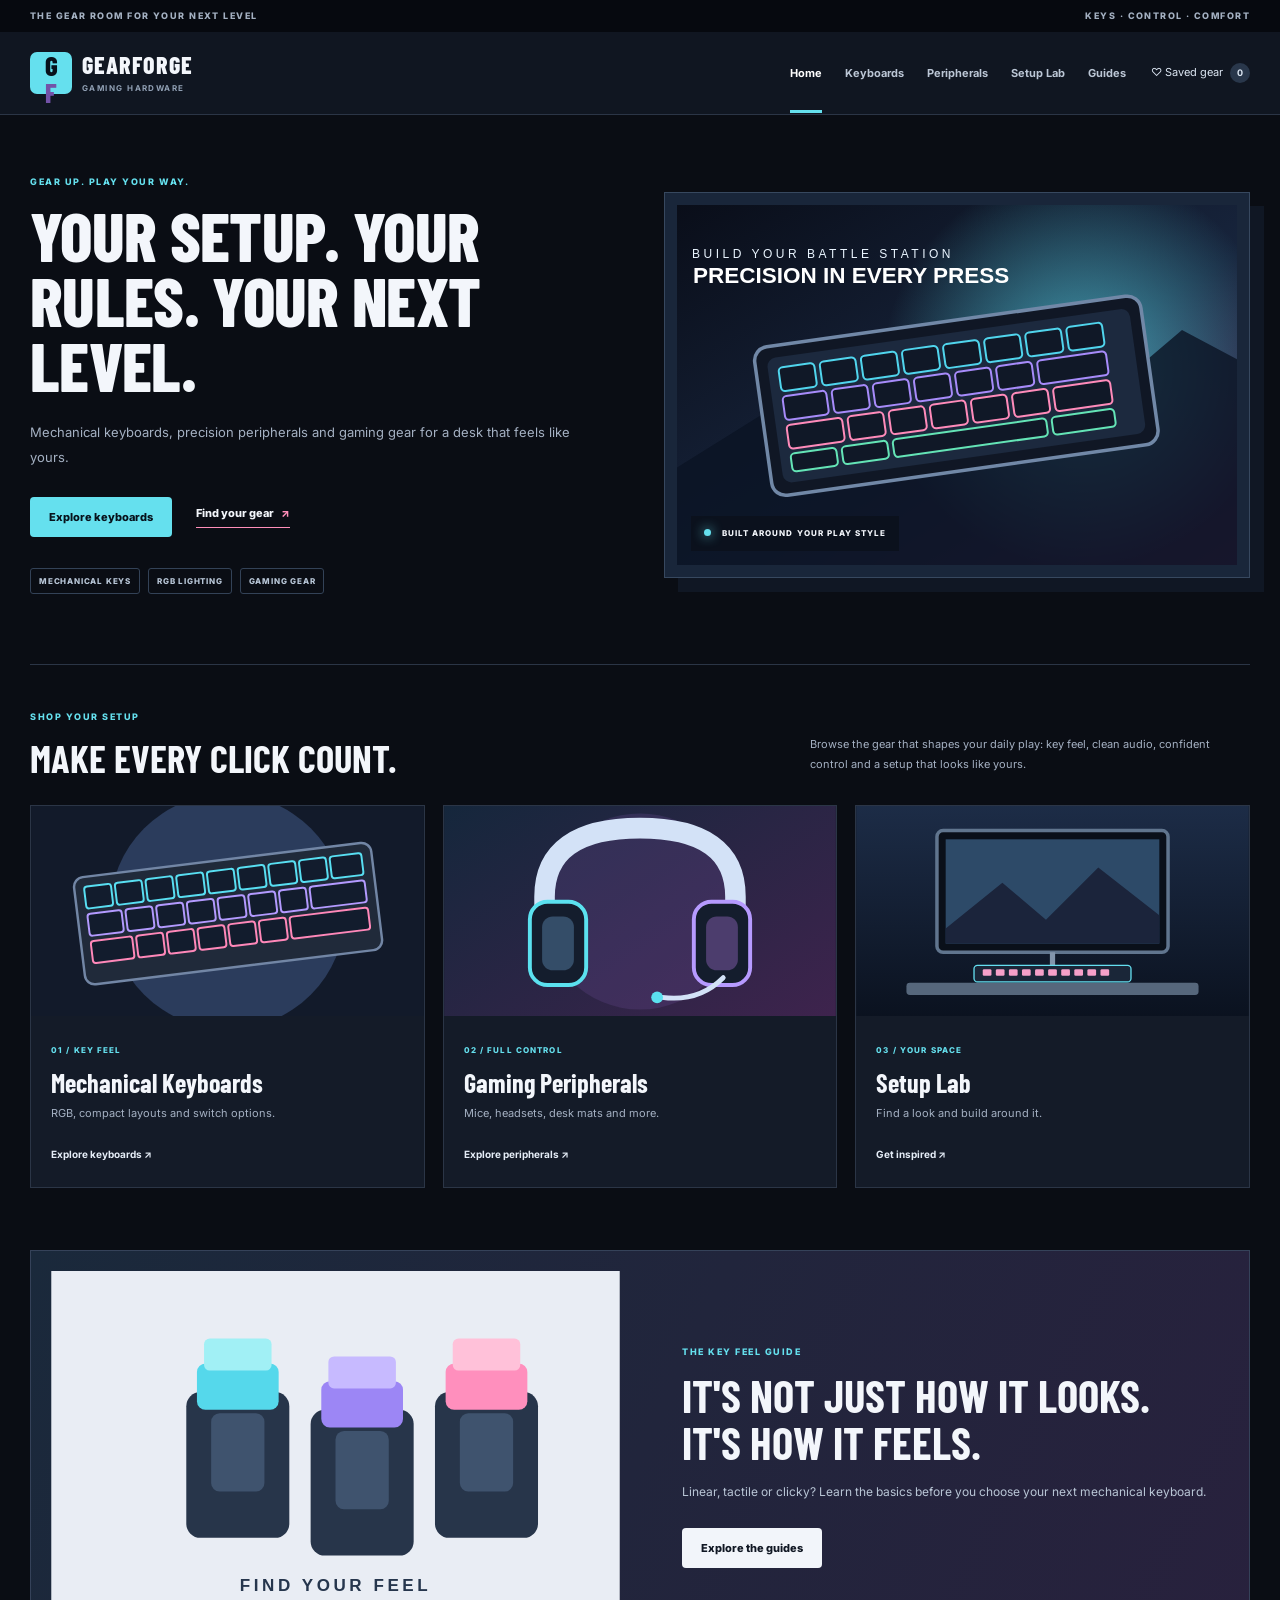
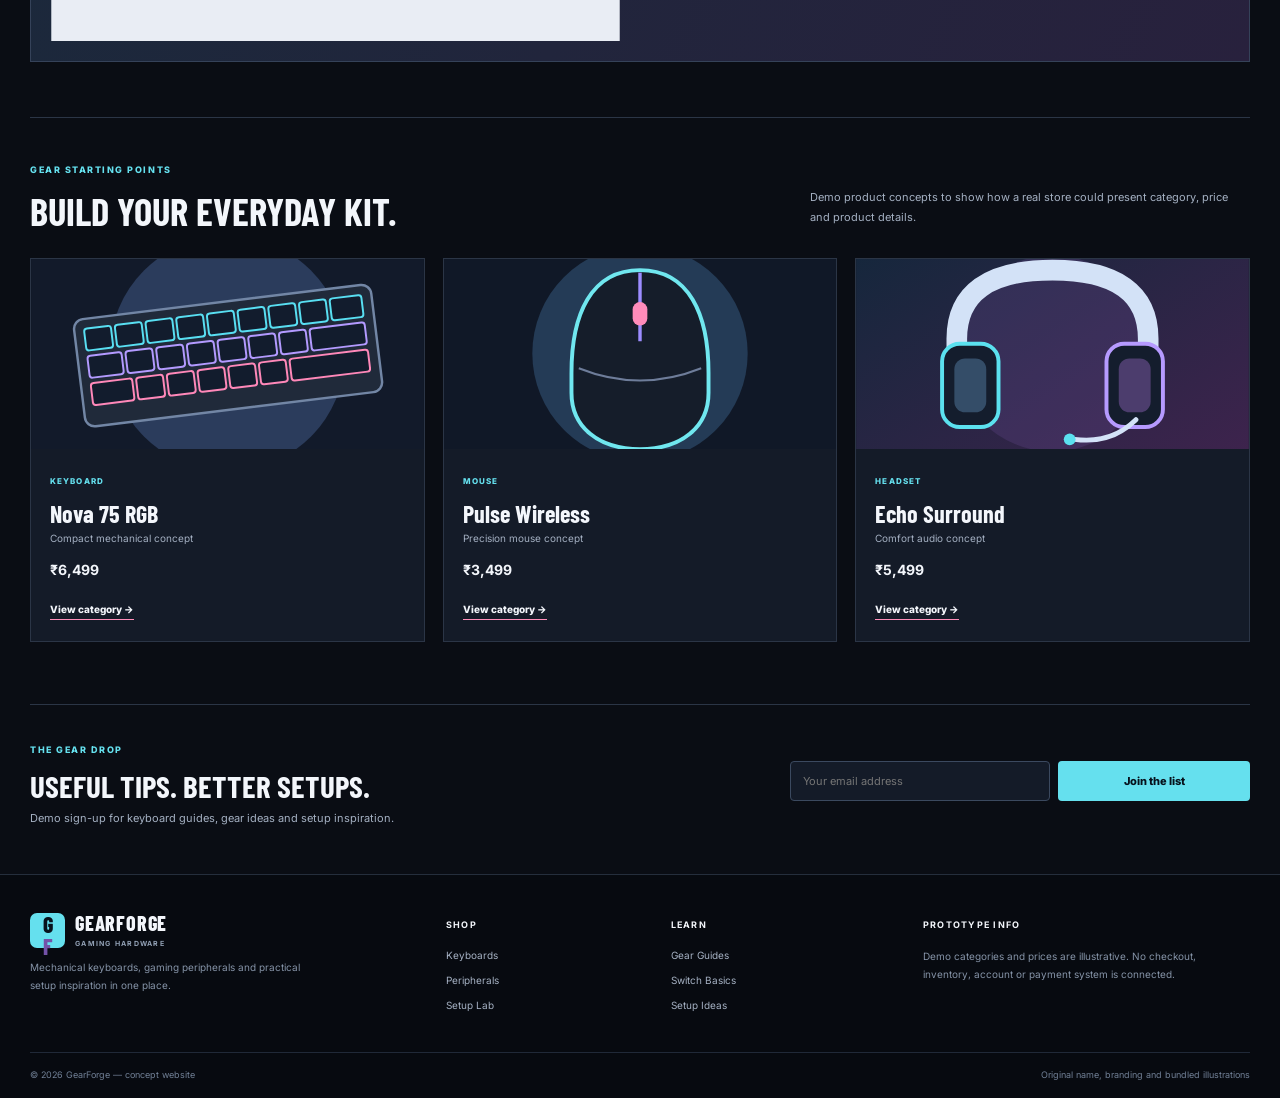
==== index.html @ e19d8fae "FirstCommit" ====
<!doctype html><html lang="en"><head><meta charset="utf-8"><meta name="viewport" content="width=device-width, initial-scale=1"><meta name="description" content="Mechanical keyboards, precision peripherals and gaming gear for a desk that feels like yours."><title>Home | GearForge</title><link rel="preconnect" href="https://fonts.googleapis.com"><link rel="preconnect" href="https://fonts.gstatic.com" crossorigin><link href="https://fonts.googleapis.com/css2?family=Barlow+Condensed:wght@500;600;700;800&family=Inter:wght@400;500;600;700&display=swap" rel="stylesheet"><link rel="stylesheet" href="assets/style.css"></head><body>
<div class="announcement"><div class="wrap announce-inner"><span>THE GEAR ROOM FOR YOUR NEXT LEVEL</span><span>KEYS · CONTROL · COMFORT</span></div></div><header class="site-header"><div class="wrap header-inner"><a class="brand" href="index.html"><span class="brand-symbol">G<span>F</span></span><span class="brand-word">GEARFORGE<small>GAMING HARDWARE</small></span></a><button class="menu-toggle" aria-label="Toggle navigation" aria-expanded="false">☰</button><nav class="main-nav" aria-label="Main navigation"><a href="index.html" aria-current="page">Home</a><a href="keyboards.html" >Keyboards</a><a href="peripherals.html" >Peripherals</a><a href="setup-lab.html" >Setup Lab</a><a href="guides.html" >Guides</a></nav><a class="wishlist-link" href="keyboards.html">♡ <span>Saved gear</span> <b id="saved-count">0</b></a></div></header><main><div class="wrap"><section class="hero home-hero"><div class="hero-copy"><p class="eyebrow">GEAR UP. PLAY YOUR WAY.</p><h1>Your setup. Your rules. Your next level.</h1><p>Mechanical keyboards, precision peripherals and gaming gear for a desk that feels like yours.</p><div class="hero-actions"><a class="btn btn-accent" href="keyboards.html">Explore keyboards</a><a class="underlink" href="guides.html">Find your gear <span>↗</span></a></div><div class="quick-tags"><span>MECHANICAL KEYS</span><span>RGB LIGHTING</span><span>GAMING GEAR</span></div></div><div class="hero-art"><img src="assets/hero-keyboard.svg" alt="Original gaming hardware illustration"><div class="art-label"><i></i> BUILT AROUND YOUR PLAY STYLE</div></div></section><section class="section"><div class="section-heading"><div><p class="eyebrow">SHOP YOUR SETUP</p><h2>Make every click count.</h2></div><p>Browse the gear that shapes your daily play: key feel, clean audio, confident control and a setup that looks like yours.</p></div><div class="category-grid">
        <a class="category-card" href="keyboards.html"><img src="assets/keyboard.svg" alt=""><div><span>01 / KEY FEEL</span><h3>Mechanical Keyboards</h3><p>RGB, compact layouts and switch options.</p><b>Explore keyboards ↗</b></div></a>
        <a class="category-card" href="peripherals.html"><img src="assets/headset.svg" alt=""><div><span>02 / FULL CONTROL</span><h3>Gaming Peripherals</h3><p>Mice, headsets, desk mats and more.</p><b>Explore peripherals ↗</b></div></a>
        <a class="category-card" href="setup-lab.html"><img src="assets/desk.svg" alt=""><div><span>03 / YOUR SPACE</span><h3>Setup Lab</h3><p>Find a look and build around it.</p><b>Get inspired ↗</b></div></a></div></section>
        <section class="split-feature"><div class="split-image"><img src="assets/switches.svg" alt="Illustration of mechanical keyboard switches"></div><div class="split-copy"><p class="eyebrow">THE KEY FEEL GUIDE</p><h2>It's not just how it looks. It's how it feels.</h2><p>Linear, tactile or clicky? Learn the basics before you choose your next mechanical keyboard.</p><a class="btn btn-light" href="guides.html">Explore the guides</a></div></section>
        <section class="section product-teaser"><div class="section-heading"><div><p class="eyebrow">GEAR STARTING POINTS</p><h2>Build your everyday kit.</h2></div><p>Demo product concepts to show how a real store could present category, price and product details.</p></div><div class="product-grid">
        <article class="product-card"><img src="assets/keyboard.svg" alt=""><div><span class="product-tag">KEYBOARD</span><h3>Nova 75 RGB</h3><p>Compact mechanical concept</p><strong>₹6,499</strong><a href="keyboards.html">View category →</a></div></article>
        <article class="product-card"><img src="assets/mouse.svg" alt=""><div><span class="product-tag">MOUSE</span><h3>Pulse Wireless</h3><p>Precision mouse concept</p><strong>₹3,499</strong><a href="peripherals.html">View category →</a></div></article>
        <article class="product-card"><img src="assets/headset.svg" alt=""><div><span class="product-tag">HEADSET</span><h3>Echo Surround</h3><p>Comfort audio concept</p><strong>₹5,499</strong><a href="peripherals.html">View category →</a></div></article></div></section><section class="newsletter"><div><p class="eyebrow">THE GEAR DROP</p><h2>Useful tips. Better setups.</h2><p>Demo sign-up for keyboard guides, gear ideas and setup inspiration.</p></div><form id="newsletter-form"><label class="sr-only" for="email">Email address</label><input id="email" type="email" required placeholder="Your email address"><button class="btn btn-accent">Join the list</button><p id="newsletter-note" role="status"></p></form></section></div></main><footer class="footer"><div class="wrap footer-grid"><div><a class="brand footer-brand" href="index.html"><span class="brand-symbol">G<span>F</span></span><span class="brand-word">GEARFORGE<small>GAMING HARDWARE</small></span></a><p>Mechanical keyboards, gaming peripherals and practical setup inspiration in one place.</p></div><div><h4>Shop</h4><a href="keyboards.html">Keyboards</a><a href="peripherals.html">Peripherals</a><a href="setup-lab.html">Setup Lab</a></div><div><h4>Learn</h4><a href="guides.html">Gear Guides</a><a href="guides.html">Switch Basics</a><a href="setup-lab.html">Setup Ideas</a></div><div><h4>Prototype info</h4><p>Demo categories and prices are illustrative. No checkout, inventory, account or payment system is connected.</p></div></div><div class="wrap footer-bottom"><span>© 2026 GearForge — concept website</span><span>Original name, branding and bundled illustrations</span></div></footer><script src="assets/site.js"></script></body></html>
---- assets/style.css ----
:root{--bg:#0a0d14;--panel:#141b28;--panel2:#1d283a;--ink:#f3f6fb;--muted:#a4b0c2;--line:#2b3546;--cyan:#65e0ee;--violet:#a08bff;--pink:#ff8eb9;--orange:#ffac65;--sans:Inter,Arial,sans-serif;--display:"Barlow Condensed",Impact,sans-serif}
*{box-sizing:border-box}html{scroll-behavior:smooth}body{margin:0;background:var(--bg);color:var(--ink);font-family:var(--sans);line-height:1.6}a{color:inherit;text-decoration:none}img{display:block;width:100%;max-width:100%}.wrap{width:min(1220px,calc(100% - 44px));margin:0 auto}.announcement{background:#06090f;color:#a3b0c1;font-size:9px;font-weight:800;letter-spacing:.16em}.announce-inner{display:flex;justify-content:space-between;padding:9px 0}.site-header{position:sticky;top:0;z-index:20;background:#101621;border-bottom:1px solid var(--line)}.header-inner{display:flex;align-items:center;gap:25px;min-height:82px}.brand{display:flex;align-items:center;gap:10px;flex-shrink:0}.brand-symbol{width:42px;height:42px;border-radius:7px;background:var(--cyan);color:#07121c;display:grid;place-items:center;font:800 27px var(--display);position:relative;line-height:1}.brand-symbol span{color:#7352a8}.brand-word{font:800 24px/1 var(--display);letter-spacing:.04em}.brand-word small{display:block;font:700 8px var(--sans);letter-spacing:.18em;color:#91a0b4;margin-top:6px}.main-nav{display:flex;align-items:center;gap:23px;margin-left:auto}.main-nav a{font-size:11px;font-weight:700;color:#bbc6d5;padding:31px 0 28px;border-bottom:3px solid transparent;white-space:nowrap}.main-nav a:hover,.main-nav a[aria-current=page]{color:#fff;border-color:var(--cyan)}.wishlist-link{white-space:nowrap;font-size:11px;color:#dce6f2}.wishlist-link b{display:inline-grid;place-items:center;width:20px;height:20px;background:#29374b;border-radius:50%;font-size:9px;margin-left:4px}.menu-toggle{display:none;background:transparent;color:#fff;border:1px solid var(--line);padding:8px 11px;border-radius:4px;font-size:18px}.hero{display:grid;grid-template-columns:1fr 1fr;gap:48px;align-items:center;padding:60px 0 70px}.hero-copy .eyebrow,.eyebrow{font-size:9px;font-weight:800;letter-spacing:.17em;color:var(--cyan);margin:0 0 13px}.hero h1{font:800 clamp(45px,5.3vw,73px)/.96 var(--display);text-transform:uppercase;letter-spacing:-.01em;margin:0 0 22px;max-width:650px}.hero-copy>p:not(.eyebrow){font-size:13px;line-height:1.9;color:var(--muted);max-width:540px}.hero-actions{display:flex;align-items:center;gap:24px;flex-wrap:wrap;margin-top:27px}.btn{display:inline-flex;align-items:center;justify-content:center;padding:12px 18px;border:1px solid transparent;border-radius:4px;font:800 11px var(--sans);cursor:pointer;transition:transform .2s,filter .2s}.btn:hover{transform:translateY(-2px);filter:brightness(1.08)}.btn-accent{background:var(--cyan);color:#07121c}.btn-light{background:#f2f5fa;color:#101723}.btn-outline{background:transparent;border-color:#4a5a70;color:#eaf1fb}.underlink{font-size:11px;font-weight:800;border-bottom:1px solid var(--pink);padding-bottom:5px}.underlink span{color:var(--pink);padding-left:5px}.quick-tags{display:flex;gap:8px;flex-wrap:wrap;margin-top:31px}.quick-tags span{font-size:8px;letter-spacing:.1em;font-weight:800;color:#b9c7d8;border:1px solid #334257;border-radius:3px;padding:6px 8px}.hero-art{position:relative;padding:12px;background:#19263a;border:1px solid #37485f;box-shadow:14px 14px 0 #101724}.hero-art img{height:360px;object-fit:cover}.art-label{position:absolute;left:26px;bottom:26px;padding:11px 13px;background:#0b111ce8;font-size:8px;font-weight:800;letter-spacing:.13em}.art-label i{display:inline-block;width:7px;height:7px;background:var(--cyan);border-radius:50%;margin-right:8px;box-shadow:0 0 12px var(--cyan)}.section{border-top:1px solid var(--line);padding:45px 0 62px}.section-heading{display:flex;align-items:end;justify-content:space-between;gap:38px;margin-bottom:27px}.section-heading h2,.split-copy h2,.info-band h2,.newsletter h2{font:700 clamp(30px,3vw,42px)/1.05 var(--display);text-transform:uppercase;margin:0}.section-heading>p{font-size:11px;line-height:1.8;color:var(--muted);max-width:440px;margin:0 0 3px}.category-grid{display:grid;grid-template-columns:repeat(3,minmax(0,1fr));gap:18px}.category-card{display:block;background:var(--panel);border:1px solid var(--line);transition:transform .2s,border-color .2s}.category-card:hover{transform:translateY(-4px);border-color:#657b97}.category-card>img{height:210px;object-fit:cover}.category-card>div{padding:19px 20px 22px}.category-card span{font-size:8px;font-weight:800;letter-spacing:.14em;color:var(--cyan)}.category-card h3{font:700 26px/1.1 var(--display);margin:8px 0}.category-card p{font-size:11px;color:var(--muted);margin:0 0 17px}.category-card b{font-size:10px;color:#e5edf7}.split-feature{display:grid;grid-template-columns:1fr 1fr;background:linear-gradient(115deg,#1a293b,#28213d);border:1px solid #354259;margin:0 0 55px}.split-image{padding:20px;min-height:300px}.split-image img{height:100%;min-height:260px;object-fit:cover}.split-copy{padding:40px 42px;align-self:center}.split-copy h2{font-size:clamp(31px,3.5vw,45px)}.split-copy>p:not(.eyebrow){font-size:12px;color:#b9c6d6;line-height:1.9;margin:15px 0 24px}.product-grid{display:grid;grid-template-columns:repeat(3,minmax(0,1fr));gap:18px}.product-card{background:var(--panel);border:1px solid var(--line)}.product-card>img{height:190px;object-fit:cover}.product-card>div{padding:17px 19px 20px}.product-tag{font-size:8px;letter-spacing:.14em;color:var(--cyan);font-weight:800}.product-card h3{font:700 24px var(--display);margin:7px 0 2px}.product-card p{font-size:10px;color:var(--muted);margin:0 0 13px}.product-card strong{display:block;font-size:14px;margin-bottom:14px}.product-card a{font-size:10px;font-weight:800;border-bottom:1px solid var(--pink);padding-bottom:4px}.catalog-controls{display:flex;gap:10px;flex-wrap:wrap;margin:6px 0 11px}.search{display:flex;align-items:center;gap:10px;flex:1;min-width:200px;padding:0 12px;background:var(--panel);border:1px solid #3b495f;border-radius:4px}.search span{font-size:23px;color:var(--cyan)}.search input{width:100%;background:transparent;border:0;outline:0;color:#fff;padding:12px 0;font:11px var(--sans)}.catalog-controls select{background:var(--panel);border:1px solid #3b495f;color:#e8eef7;padding:0 13px;min-height:42px;border-radius:4px;font:11px var(--sans)}.catalog-controls .btn{min-height:42px}.catalog-count{font-size:9px;color:#8292a8;margin:0 0 18px}.catalog-grid{display:grid;grid-template-columns:repeat(3,minmax(0,1fr));gap:18px}.catalog-card{background:var(--panel);border:1px solid var(--line);min-width:0;transition:transform .2s,border-color .2s}.catalog-card:hover{transform:translateY(-3px);border-color:#5b708b}.catalog-image{position:relative;background:#192438;overflow:hidden}.catalog-image img{height:195px;object-fit:cover}.catalog-image span{position:absolute;left:12px;top:12px;background:#0b111ce8;color:var(--cyan);padding:5px 8px;font-size:8px;font-weight:800;letter-spacing:.1em;text-transform:uppercase;border:1px solid #40536a}.catalog-copy{padding:17px 18px 19px}.catalog-copy .eyebrow{font-size:8px;margin-bottom:7px}.catalog-copy h3{font:700 25px/1.1 var(--display);margin:0 0 9px}.catalog-copy>p:not(.eyebrow){font-size:10px;line-height:1.8;color:var(--muted);min-height:38px;margin:0 0 17px}.catalog-bottom{display:flex;align-items:center;justify-content:space-between;border-top:1px solid #2c3748;padding-top:12px;gap:8px}.catalog-bottom strong{font-size:13px}.save-btn{background:transparent;border:1px solid #40516a;color:#e0e9f5;border-radius:3px;padding:7px 9px;font:700 9px var(--sans);cursor:pointer}.save-btn[aria-pressed=true]{border-color:var(--cyan);background:#1c3a43;color:var(--cyan)}.empty-state{padding:22px;border:1px dashed #475b74;color:var(--muted);font-size:12px}.info-band{display:flex;align-items:center;justify-content:space-between;gap:30px;background:#19283a;border:1px solid #37465c;padding:30px;margin:0 0 55px}.info-band>div{max-width:780px}.info-band h2{font-size:32px}.info-band p:not(.eyebrow){font-size:11px;color:#b8c6d7;line-height:1.8;margin:10px 0 0}.newsletter{display:flex;align-items:center;justify-content:space-between;gap:30px;border-top:1px solid var(--line);padding:38px 0 46px}.newsletter h2{font-size:31px}.newsletter>div>p:not(.eyebrow){font-size:11px;color:var(--muted);margin:8px 0 0}.newsletter form{display:grid;grid-template-columns:minmax(170px,260px) auto;gap:8px;max-width:460px;width:100%}.newsletter input{min-width:0;background:var(--panel);border:1px solid #3b495f;color:#fff;padding:12px;border-radius:4px;font:11px var(--sans)}.newsletter form p{grid-column:1/-1;margin:0;color:var(--cyan);font-size:10px}.footer{background:#070a10;border-top:1px solid #252e3c}.footer-grid{display:grid;grid-template-columns:1.4fr .7fr .8fr 1.2fr;gap:34px;padding:38px 0 30px}.footer-brand .brand-symbol{width:35px;height:35px;font-size:22px}.footer-brand .brand-word{font-size:20px}.footer-brand .brand-word small{font-size:7px}.footer-grid p{font-size:10px;line-height:1.8;color:#8593a7;max-width:290px}.footer-grid h4{font-size:9px;letter-spacing:.14em;text-transform:uppercase;margin:5px 0 15px}.footer-grid>div>a:not(.brand){display:block;font-size:10px;color:#a5b1c3;margin:9px 0}.footer-grid a:hover{color:var(--cyan)}.footer-bottom{display:flex;justify-content:space-between;gap:20px;border-top:1px solid #202938;padding:15px 0;color:#718096;font-size:9px}.sr-only{position:absolute;width:1px;height:1px;overflow:hidden;clip:rect(0,0,0,0);white-space:nowrap}
@media(max-width:1000px){.main-nav{gap:13px}.main-nav a{font-size:10px}.header-inner{gap:16px}.hero{gap:28px}.hero-art img{height:320px}.catalog-grid{gap:12px}}
@media(max-width:820px){.header-inner{min-height:72px}.menu-toggle{display:block;margin-left:auto}.main-nav{display:none;position:absolute;left:0;right:0;top:100%;padding:10px 22px 18px;background:#101621;border-bottom:1px solid var(--line);flex-direction:column;align-items:stretch;gap:0}.main-nav.open{display:flex}.main-nav a{padding:11px 0;border-bottom:1px solid #253043;font-size:12px}.wishlist-link{display:none}.hero{grid-template-columns:1fr;padding:42px 0 52px}.hero-art img{height:310px}.section-heading{align-items:flex-start;flex-direction:column;gap:12px}.category-grid,.product-grid,.catalog-grid{grid-template-columns:repeat(2,minmax(0,1fr))}.split-feature{grid-template-columns:1fr}.split-image{min-height:230px}.split-image img{min-height:220px}.split-copy{padding:28px}.newsletter{align-items:flex-start;flex-direction:column}.newsletter form{max-width:550px}.footer-grid{grid-template-columns:1fr 1fr}.info-band{align-items:flex-start;flex-direction:column}}
@media(max-width:540px){.wrap{width:calc(100% - 30px)}.announce-inner{font-size:7px;letter-spacing:.07em}.announce-inner span:last-child{display:none}.brand-word{font-size:21px}.brand-symbol{width:36px;height:36px;font-size:23px}.hero h1{font-size:49px}.hero-copy>p:not(.eyebrow){font-size:12px}.hero-art img{height:245px}.section{padding:34px 0 42px}.category-grid,.product-grid,.catalog-grid{grid-template-columns:1fr}.category-card>img,.catalog-image img,.product-card>img{height:215px}.split-copy{padding:25px}.split-copy h2{font-size:35px}.newsletter form{grid-template-columns:1fr}.footer-grid{grid-template-columns:1fr 1fr;gap:22px 16px}.footer-grid>div:first-child,.footer-grid>div:last-child{grid-column:1/-1}.footer-bottom{flex-direction:column;gap:4px}.catalog-controls{display:grid;grid-template-columns:1fr 1fr}.search{grid-column:1/-1}.catalog-controls .btn{grid-column:1/-1}.info-band{padding:23px}.info-band h2{font-size:28px}}
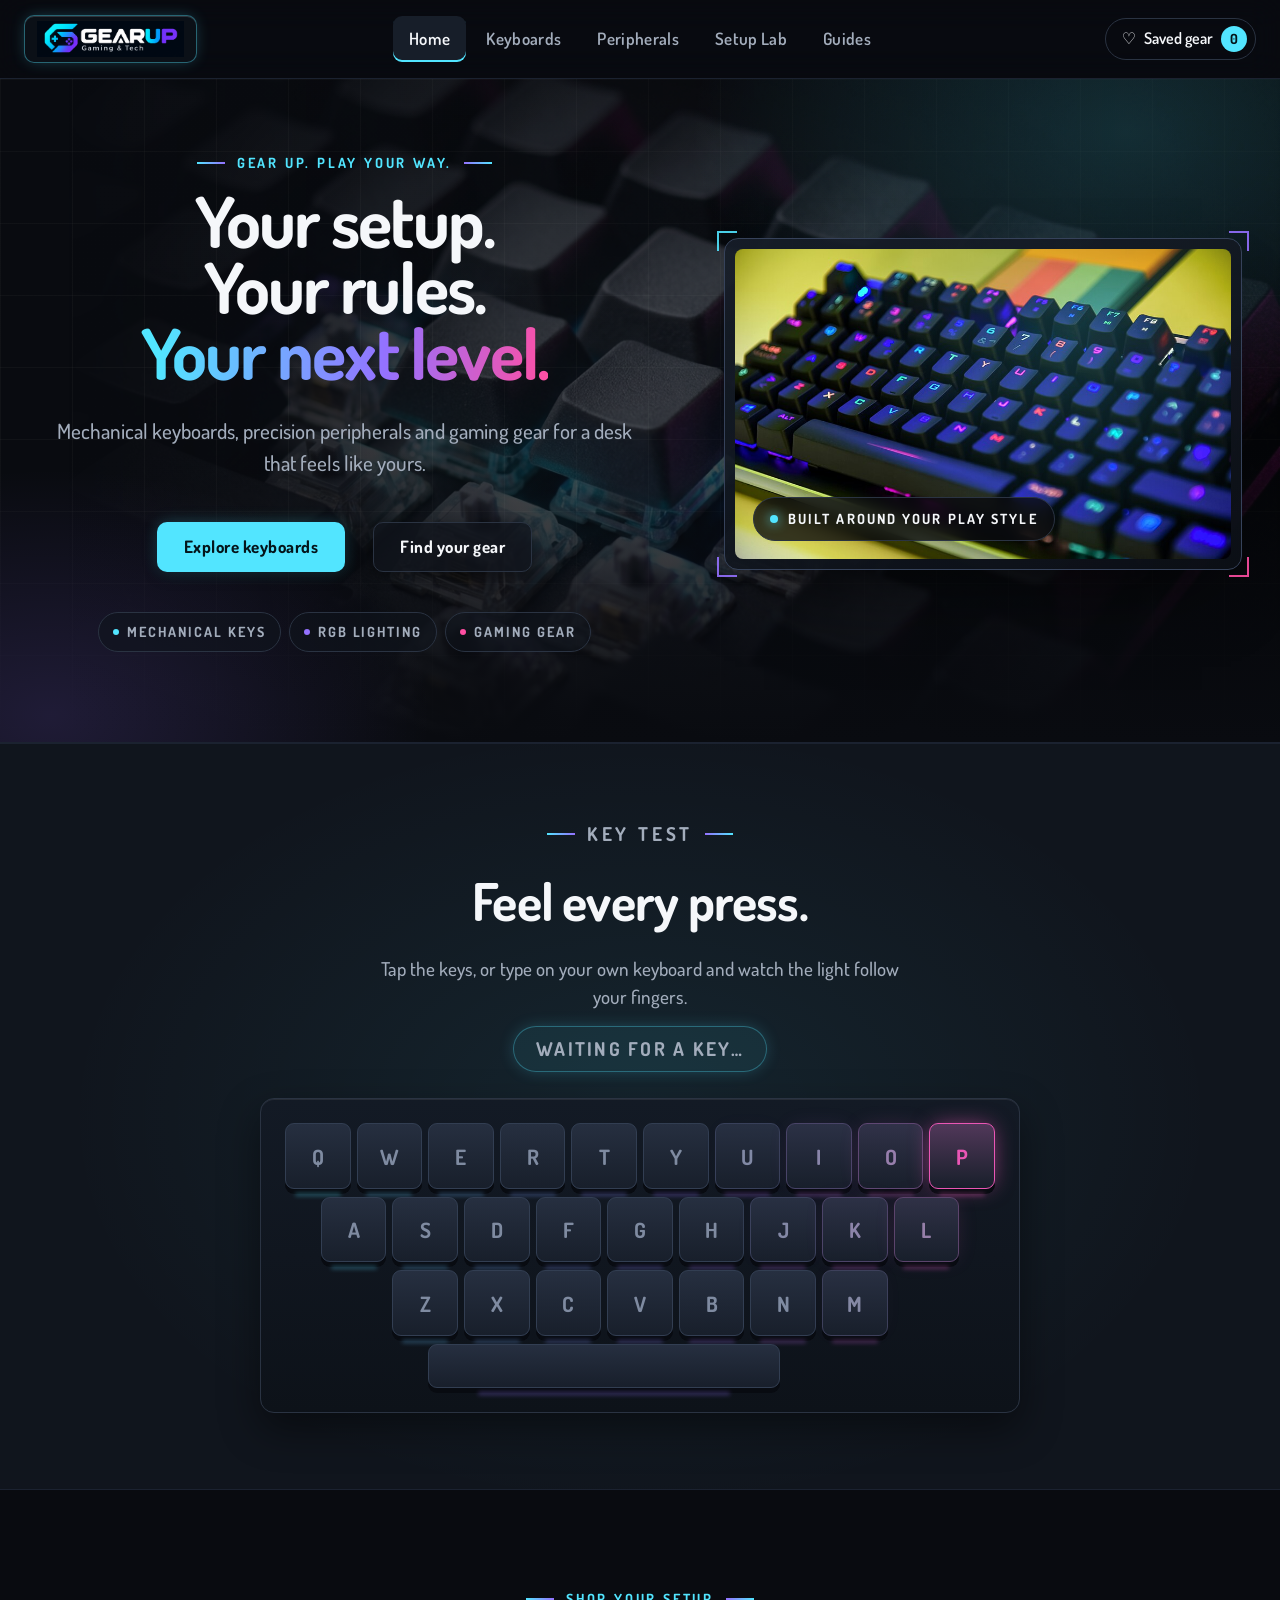
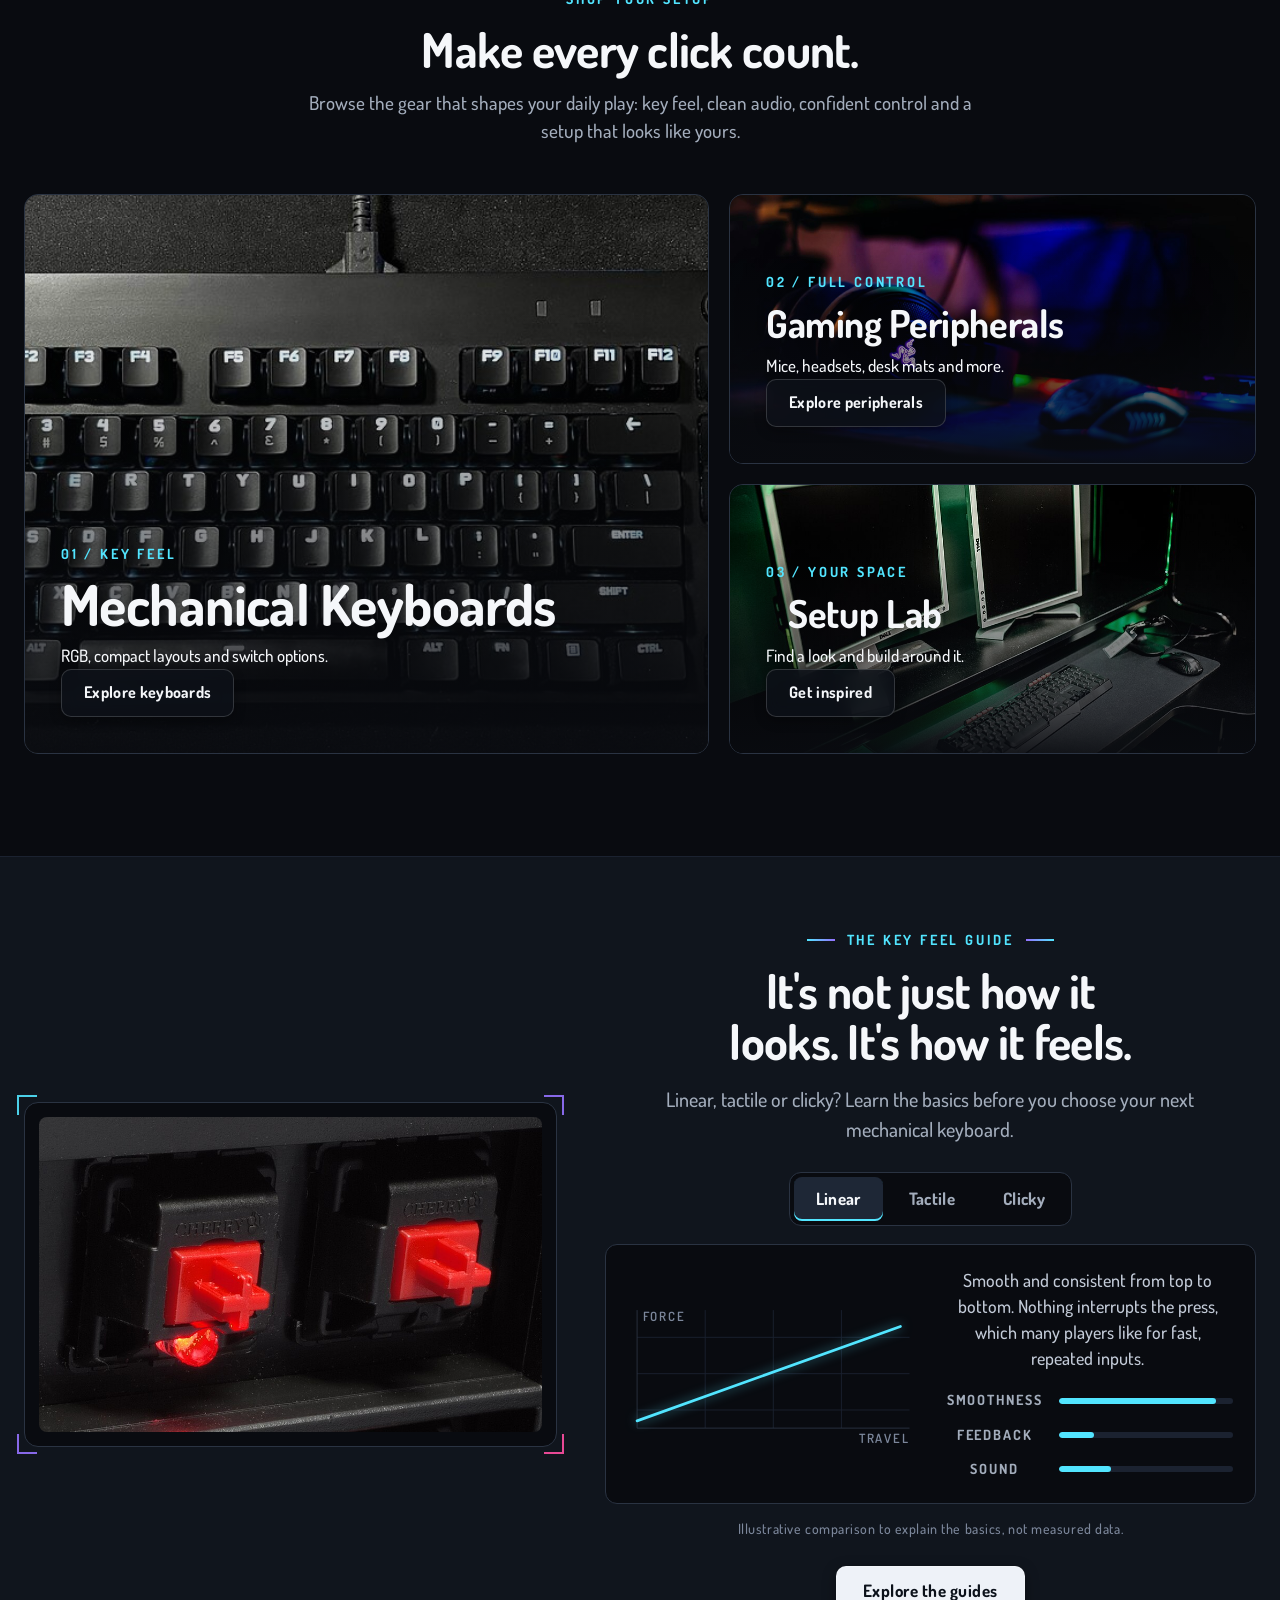
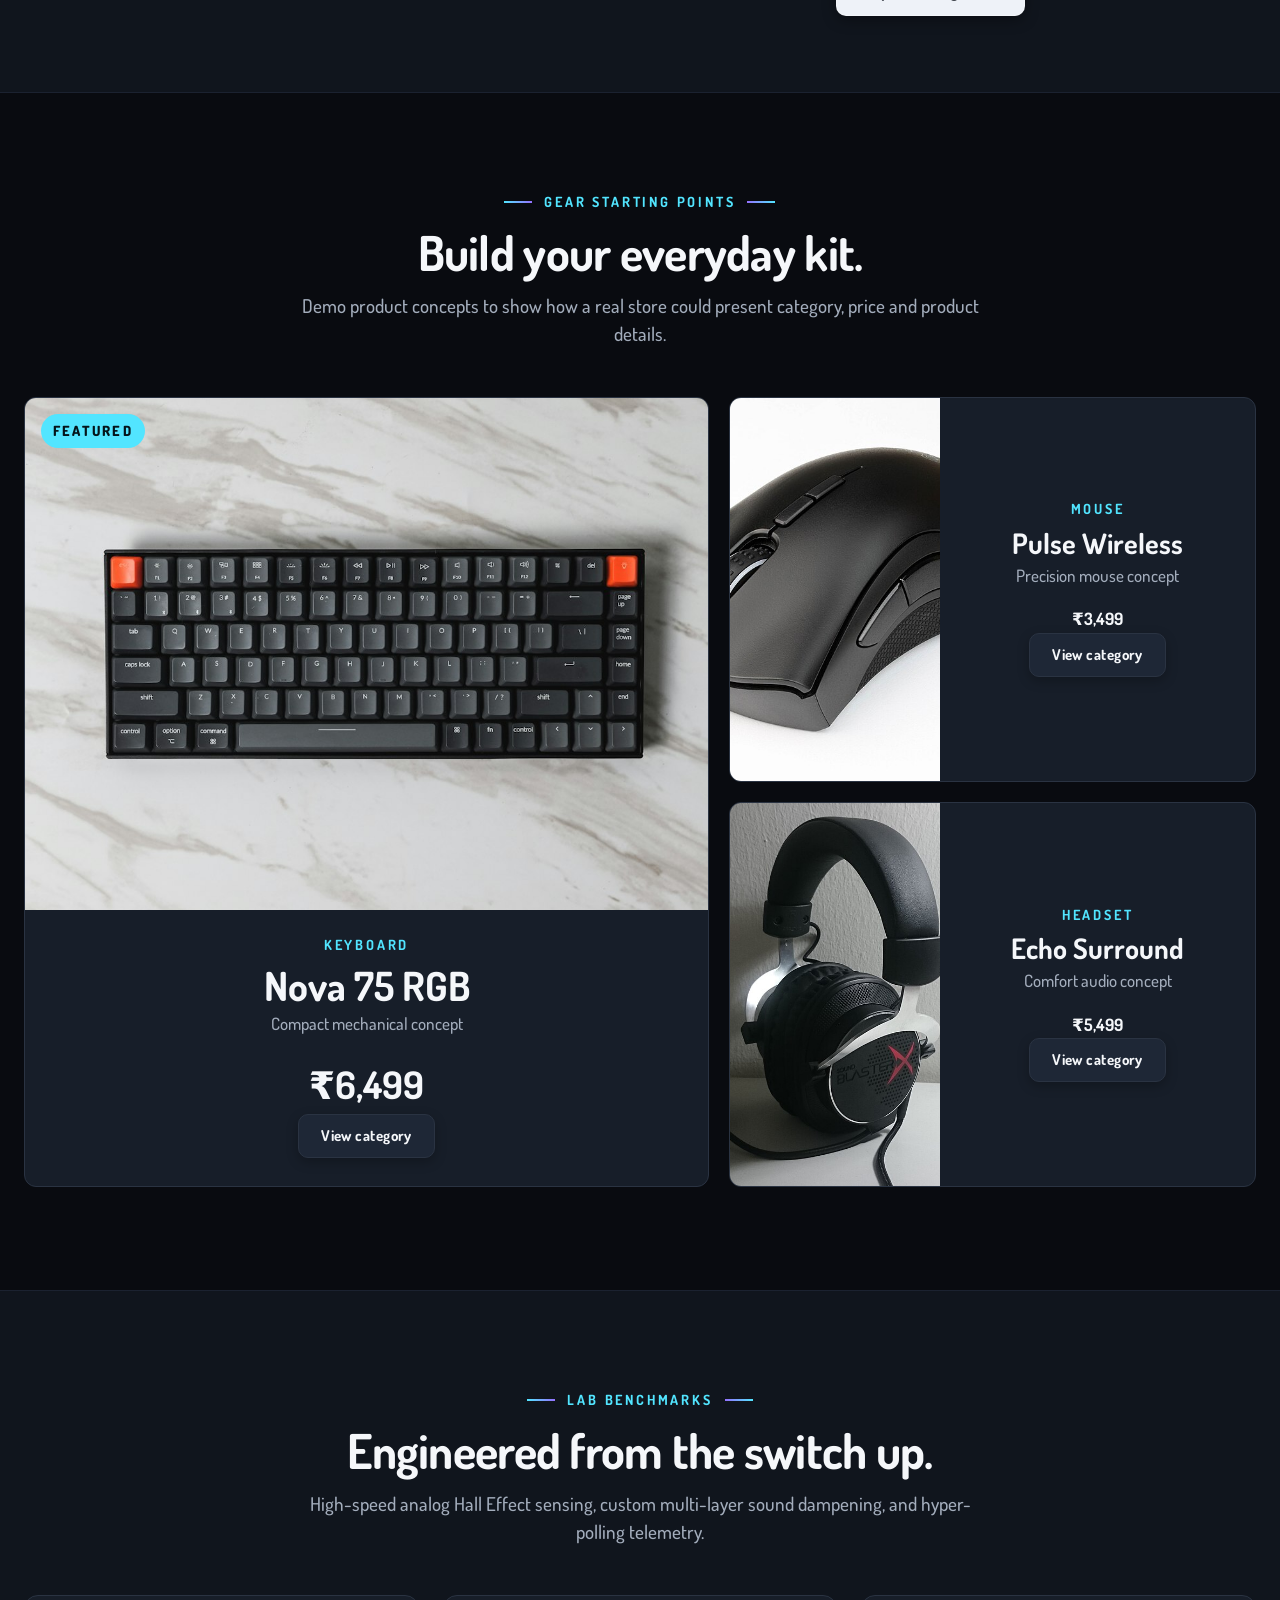
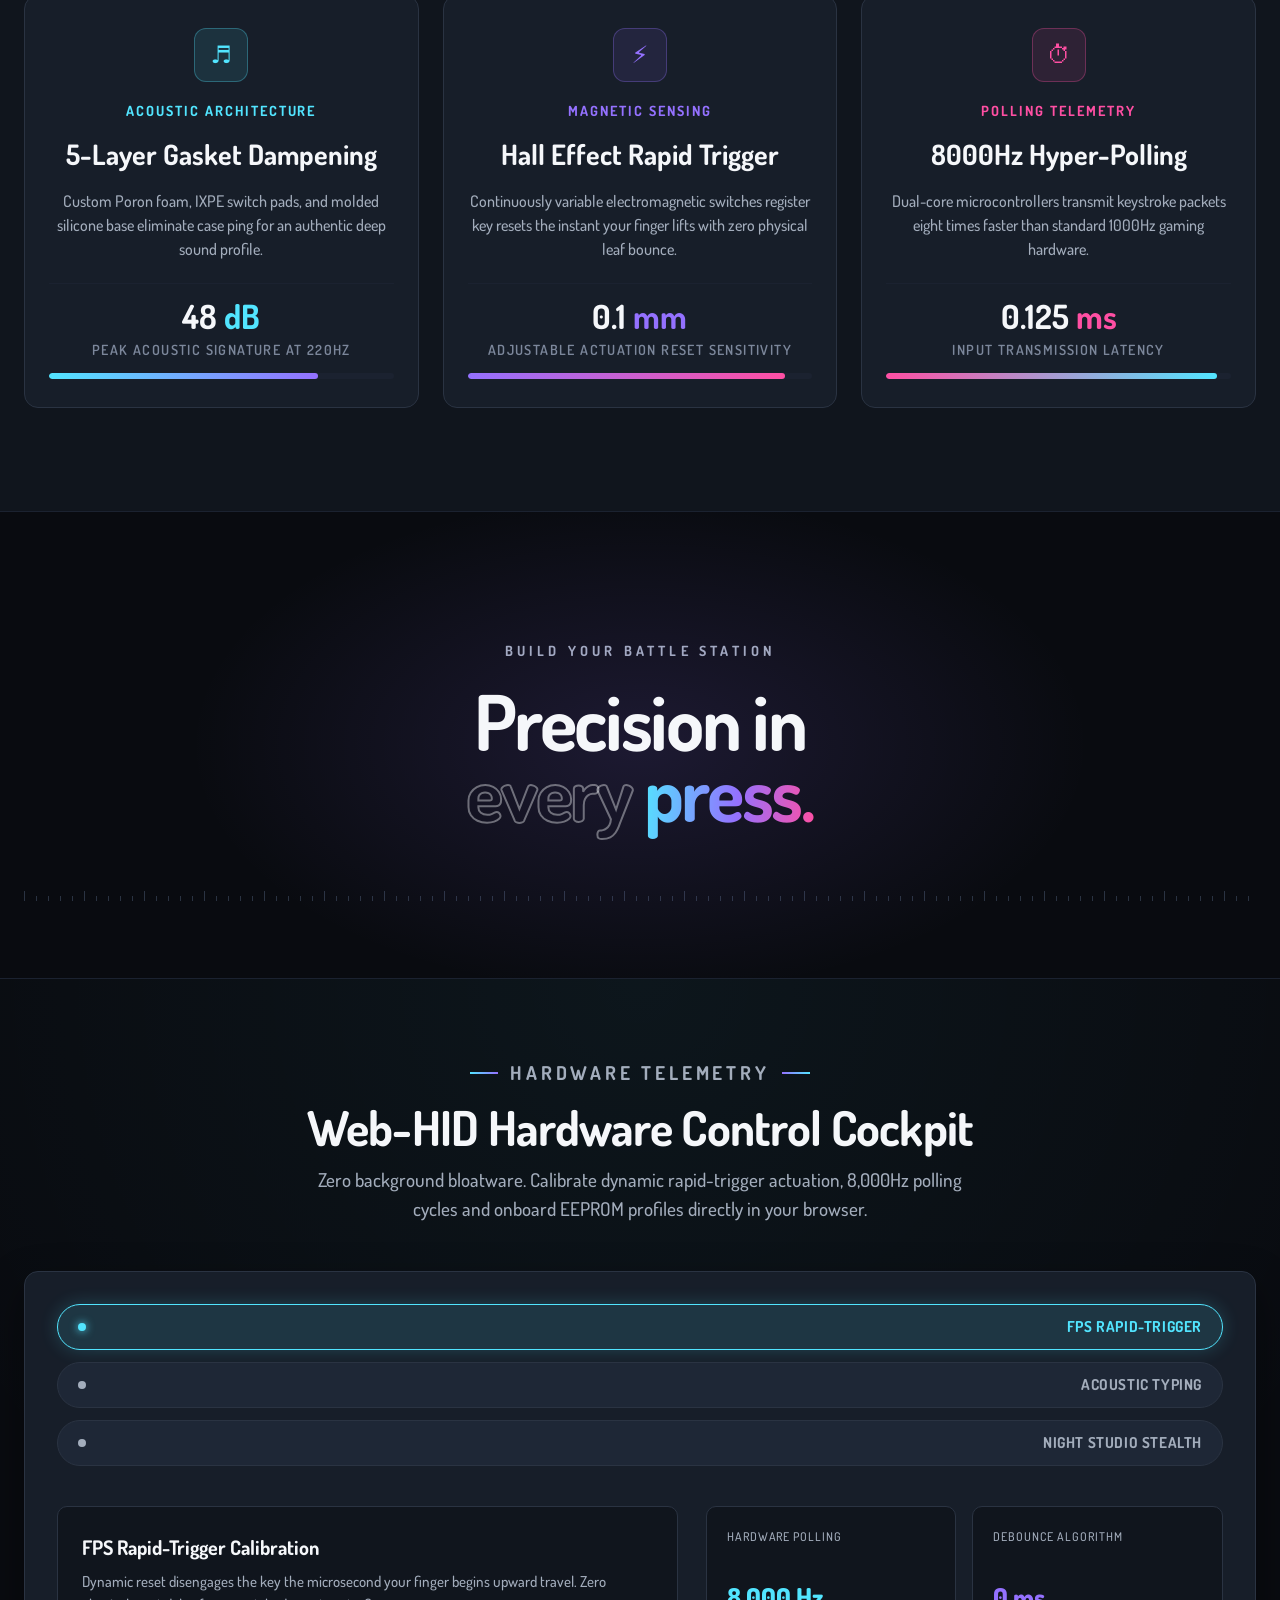
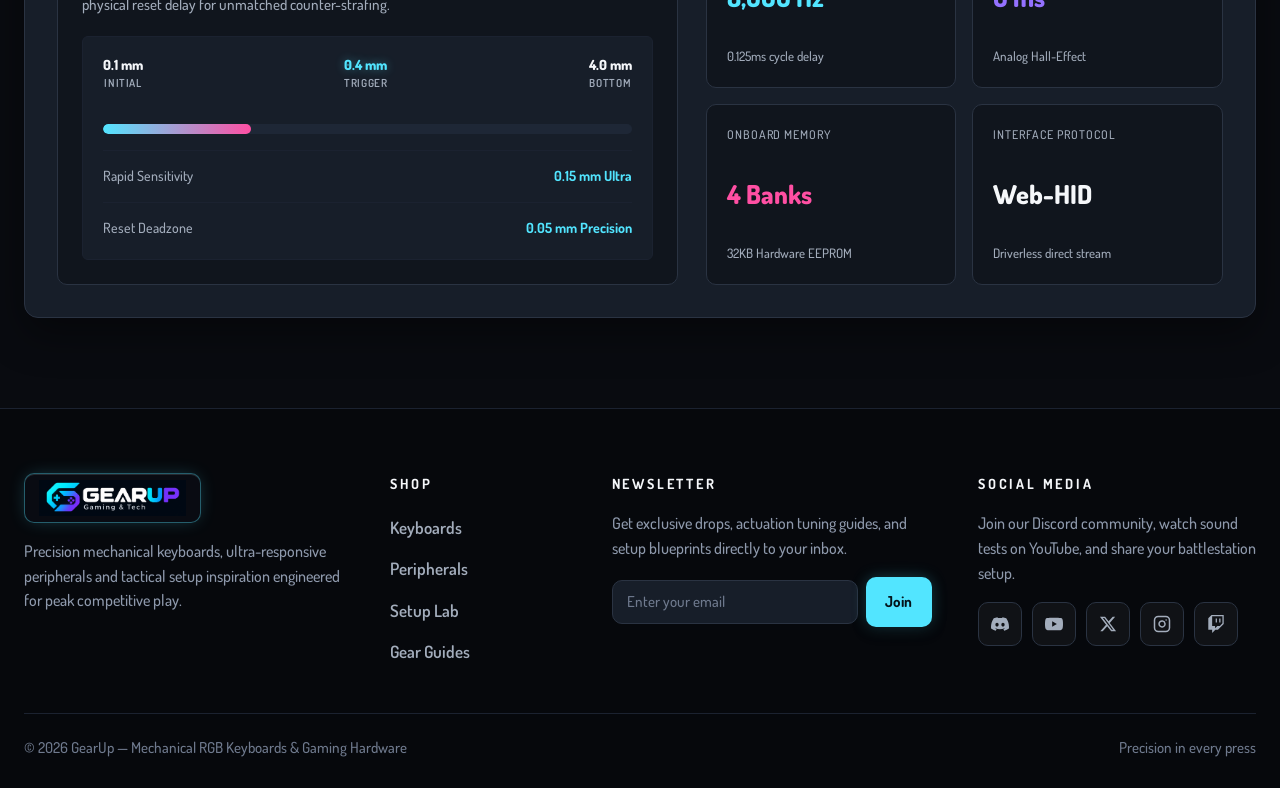
==== commit 99f555f3: "SecondCommit" ====
--- a/index.html
+++ b/index.html
@@ -1,10 +1,350 @@
-<!doctype html><html lang="en"><head><meta charset="utf-8"><meta name="viewport" content="width=device-width, initial-scale=1"><meta name="description" content="Mechanical keyboards, precision peripherals and gaming gear for a desk that feels like yours."><title>Home | GearForge</title><link rel="preconnect" href="https://fonts.googleapis.com"><link rel="preconnect" href="https://fonts.gstatic.com" crossorigin><link href="https://fonts.googleapis.com/css2?family=Barlow+Condensed:wght@500;600;700;800&family=Inter:wght@400;500;600;700&display=swap" rel="stylesheet"><link rel="stylesheet" href="assets/style.css"></head><body>
-<div class="announcement"><div class="wrap announce-inner"><span>THE GEAR ROOM FOR YOUR NEXT LEVEL</span><span>KEYS · CONTROL · COMFORT</span></div></div><header class="site-header"><div class="wrap header-inner"><a class="brand" href="index.html"><span class="brand-symbol">G<span>F</span></span><span class="brand-word">GEARFORGE<small>GAMING HARDWARE</small></span></a><button class="menu-toggle" aria-label="Toggle navigation" aria-expanded="false">☰</button><nav class="main-nav" aria-label="Main navigation"><a href="index.html" aria-current="page">Home</a><a href="keyboards.html" >Keyboards</a><a href="peripherals.html" >Peripherals</a><a href="setup-lab.html" >Setup Lab</a><a href="guides.html" >Guides</a></nav><a class="wishlist-link" href="keyboards.html">♡ <span>Saved gear</span> <b id="saved-count">0</b></a></div></header><main><div class="wrap"><section class="hero home-hero"><div class="hero-copy"><p class="eyebrow">GEAR UP. PLAY YOUR WAY.</p><h1>Your setup. Your rules. Your next level.</h1><p>Mechanical keyboards, precision peripherals and gaming gear for a desk that feels like yours.</p><div class="hero-actions"><a class="btn btn-accent" href="keyboards.html">Explore keyboards</a><a class="underlink" href="guides.html">Find your gear <span>↗</span></a></div><div class="quick-tags"><span>MECHANICAL KEYS</span><span>RGB LIGHTING</span><span>GAMING GEAR</span></div></div><div class="hero-art"><img src="assets/hero-keyboard.svg" alt="Original gaming hardware illustration"><div class="art-label"><i></i> BUILT AROUND YOUR PLAY STYLE</div></div></section><section class="section"><div class="section-heading"><div><p class="eyebrow">SHOP YOUR SETUP</p><h2>Make every click count.</h2></div><p>Browse the gear that shapes your daily play: key feel, clean audio, confident control and a setup that looks like yours.</p></div><div class="category-grid">
-        <a class="category-card" href="keyboards.html"><img src="assets/keyboard.svg" alt=""><div><span>01 / KEY FEEL</span><h3>Mechanical Keyboards</h3><p>RGB, compact layouts and switch options.</p><b>Explore keyboards ↗</b></div></a>
-        <a class="category-card" href="peripherals.html"><img src="assets/headset.svg" alt=""><div><span>02 / FULL CONTROL</span><h3>Gaming Peripherals</h3><p>Mice, headsets, desk mats and more.</p><b>Explore peripherals ↗</b></div></a>
-        <a class="category-card" href="setup-lab.html"><img src="assets/desk.svg" alt=""><div><span>03 / YOUR SPACE</span><h3>Setup Lab</h3><p>Find a look and build around it.</p><b>Get inspired ↗</b></div></a></div></section>
-        <section class="split-feature"><div class="split-image"><img src="assets/switches.svg" alt="Illustration of mechanical keyboard switches"></div><div class="split-copy"><p class="eyebrow">THE KEY FEEL GUIDE</p><h2>It's not just how it looks. It's how it feels.</h2><p>Linear, tactile or clicky? Learn the basics before you choose your next mechanical keyboard.</p><a class="btn btn-light" href="guides.html">Explore the guides</a></div></section>
-        <section class="section product-teaser"><div class="section-heading"><div><p class="eyebrow">GEAR STARTING POINTS</p><h2>Build your everyday kit.</h2></div><p>Demo product concepts to show how a real store could present category, price and product details.</p></div><div class="product-grid">
-        <article class="product-card"><img src="assets/keyboard.svg" alt=""><div><span class="product-tag">KEYBOARD</span><h3>Nova 75 RGB</h3><p>Compact mechanical concept</p><strong>₹6,499</strong><a href="keyboards.html">View category →</a></div></article>
-        <article class="product-card"><img src="assets/mouse.svg" alt=""><div><span class="product-tag">MOUSE</span><h3>Pulse Wireless</h3><p>Precision mouse concept</p><strong>₹3,499</strong><a href="peripherals.html">View category →</a></div></article>
-        <article class="product-card"><img src="assets/headset.svg" alt=""><div><span class="product-tag">HEADSET</span><h3>Echo Surround</h3><p>Comfort audio concept</p><strong>₹5,499</strong><a href="peripherals.html">View category →</a></div></article></div></section><section class="newsletter"><div><p class="eyebrow">THE GEAR DROP</p><h2>Useful tips. Better setups.</h2><p>Demo sign-up for keyboard guides, gear ideas and setup inspiration.</p></div><form id="newsletter-form"><label class="sr-only" for="email">Email address</label><input id="email" type="email" required placeholder="Your email address"><button class="btn btn-accent">Join the list</button><p id="newsletter-note" role="status"></p></form></section></div></main><footer class="footer"><div class="wrap footer-grid"><div><a class="brand footer-brand" href="index.html"><span class="brand-symbol">G<span>F</span></span><span class="brand-word">GEARFORGE<small>GAMING HARDWARE</small></span></a><p>Mechanical keyboards, gaming peripherals and practical setup inspiration in one place.</p></div><div><h4>Shop</h4><a href="keyboards.html">Keyboards</a><a href="peripherals.html">Peripherals</a><a href="setup-lab.html">Setup Lab</a></div><div><h4>Learn</h4><a href="guides.html">Gear Guides</a><a href="guides.html">Switch Basics</a><a href="setup-lab.html">Setup Ideas</a></div><div><h4>Prototype info</h4><p>Demo categories and prices are illustrative. No checkout, inventory, account or payment system is connected.</p></div></div><div class="wrap footer-bottom"><span>© 2026 GearForge — concept website</span><span>Original name, branding and bundled illustrations</span></div></footer><script src="assets/site.js"></script></body></html>+<!doctype html>
+<html lang="en">
+<head>
+<meta charset="utf-8">
+<meta name="viewport" content="width=device-width, initial-scale=1">
+<meta name="description" content="Mechanical keyboards, precision peripherals and gaming gear for a desk that feels like yours.">
+<meta name="theme-color" content="#090B10">
+<meta property="og:title" content="Home | GearUp">
+<meta property="og:description" content="Mechanical keyboards, precision peripherals and gaming gear for a desk that feels like yours.">
+<meta property="og:type" content="website">
+<title>Home | GearUp</title>
+<link rel="icon" type="image/png" href="assets/favicon.png">
+<script>document.documentElement.classList.add('js')</script>
+<link rel="preconnect" href="https://fonts.googleapis.com">
+<link rel="preconnect" href="https://fonts.gstatic.com" crossorigin>
+<link href="https://fonts.googleapis.com/css2?family=Dosis:wght@300;400;500;600;700;800&amp;display=swap" rel="stylesheet">
+<link rel="stylesheet" href="assets/style.css">
+</head>
+<body>
+<a class="skip-link" href="#main">Skip to content</a>
+<header class="site-header">
+  <div class="wrap header-inner">
+    <a class="brand" href="index.html" aria-label="GearUp home"><img class="brand-logo" src="assets/logo.png" alt="GearUp Gaming & Tech" width="1614" height="396"></a>
+    <button class="menu-toggle" type="button" aria-label="Toggle navigation" aria-expanded="false">☰</button>
+    <nav class="main-nav" aria-label="Main navigation">
+      <a href="index.html" aria-current="page">Home</a>
+      <a href="keyboards.html">Keyboards</a>
+      <a href="peripherals.html">Peripherals</a>
+      <a href="setup-lab.html">Setup Lab</a>
+      <a href="guides.html">Guides</a>
+      <a class="nav-wishlist" href="keyboards.html" aria-label="Saved gear">♡ <span>Saved gear</span> <b class="saved-count">0</b></a>
+    </nav>
+    <a class="wishlist-link" href="keyboards.html" aria-label="Saved gear">♡ <span>Saved gear</span> <b id="saved-count">0</b></a>
+  </div>
+</header>
+
+<main id="main">
+
+  <!-- HERO -->
+  <section class="hero hero--home" aria-labelledby="hero-title">
+    <div class="wrap hero-inner">
+      <div class="hero-copy">
+        <p class="eyebrow rise" style="--d:.05s">Gear up. Play your way.</p>
+        <h1 id="hero-title"><span class="ln rise" style="--d:.12s">Your setup.</span><span class="ln rise" style="--d:.22s">Your rules.</span><span class="ln grad rise" style="--d:.32s">Your next level.</span></h1>
+        <p class="lead rise" style="--d:.42s">Mechanical keyboards, precision peripherals and gaming gear for a desk that feels like yours.</p>
+        <div class="hero-actions rise" style="--d:.52s">
+          <a class="btn btn-accent" href="keyboards.html">Explore keyboards</a>
+          <a class="btn btn-outline" href="guides.html">Find your gear</a>
+        </div>
+        <div class="quick-tags rise" style="--d:.62s"><span>Mechanical keys</span><span>RGB lighting</span><span>Gaming gear</span></div>
+      </div>
+      <div class="hero-art stage rise" style="--d:.3s" data-tilt>
+        <div class="stage-frame">
+          <img src="assets/real-keyboard-rgb.jpg" width="1200" height="720" fetchpriority="high" alt="RGB mechanical gaming keyboard with vibrant per-key illumination on dark desk">
+          <span class="mark tl"></span><span class="mark tr"></span><span class="mark bl"></span><span class="mark br"></span>
+          <div class="art-label"><i></i> Built around your play style</div>
+        </div>
+      </div>
+    </div>
+  </section>
+
+  <!-- KEY LAB: signature interaction -->
+  <section class="keylab" aria-labelledby="keylab-title">
+    <div class="wrap keylab-inner">
+      <div class="section-heading keylab-copy reveal">
+        <p class="eyebrow">Key test</p>
+        <h2 id="keylab-title">Feel every press.</h2>
+        <p>Tap the keys, or type on your own keyboard and watch the light follow your fingers.</p>
+        <p class="readout" id="key-readout">Waiting for a key…</p>
+      </div>
+      <div class="rig reveal" id="keytest" role="group" aria-label="Interactive key tester. Tap a key or press keys on your keyboard to light them up."></div>
+    </div>
+  </section>
+
+  <!-- CATEGORIES: bento -->
+  <section class="section" aria-labelledby="shop-title">
+    <div class="wrap">
+      <div class="section-heading reveal">
+        <div><p class="eyebrow">Shop your setup</p><h2 id="shop-title">Make every click count.</h2></div>
+        <p>Browse the gear that shapes your daily play: key feel, clean audio, confident control and a setup that looks like yours.</p>
+      </div>
+      <div class="bento">
+        <a class="tile tile-lg reveal" href="keyboards.html">
+          <img class="tile-img" src="assets/real-keyboard-tkl.jpg" alt="Mechanical tenkeyless keyboard with RGB keycaps on black desk mat" width="1264" height="848" loading="lazy">
+          <div class="tile-copy"><span class="tile-no">01 / Key feel</span><h3>Mechanical Keyboards</h3><p>RGB, compact layouts and switch options.</p><b class="tile-cta">Explore keyboards</b></div>
+        </a>
+        <a class="tile reveal" href="peripherals.html">
+          <img class="tile-img" src="assets/unsplash_1566055972289-c52022ae23b7.jpg" alt="Gaming headset with illuminated logo and high-precision RGB mouse in neon lighting" width="1376" height="768" loading="lazy">
+          <div class="tile-copy"><span class="tile-no">02 / Full control</span><h3>Gaming Peripherals</h3><p>Mice, headsets, desk mats and more.</p><b class="tile-cta">Explore peripherals</b></div>
+        </a>
+        <a class="tile reveal" href="setup-lab.html">
+          <img class="tile-img" src="assets/real-setup-battlestation.jpg" alt="Dual monitor gaming battlestation desk setup with ambient lighting and extended mat" width="1376" height="768" loading="lazy">
+          <div class="tile-copy"><span class="tile-no">03 / Your space</span><h3>Setup Lab</h3><p>Find a look and build around it.</p><b class="tile-cta">Get inspired</b></div>
+        </a>
+      </div>
+    </div>
+  </section>
+
+  <!-- KEY FEEL: technical panel -->
+  <section class="section feel" aria-labelledby="feel-title">
+    <div class="wrap feel-grid">
+      <figure class="feel-fig reveal">
+        <img src="assets/real-switches-cherry.jpg" width="800" height="520" loading="lazy" alt="Close-up macro photo of mechanical keyboard switches mounted with LED lighting">
+        <span class="mark tl"></span><span class="mark tr"></span><span class="mark bl"></span><span class="mark br"></span>
+      </figure>
+      <div class="feel-copy reveal">
+        <p class="eyebrow">The key feel guide</p>
+        <h2 id="feel-title">It's not just how it looks. It's how it feels.</h2>
+        <p>Linear, tactile or clicky? Learn the basics before you choose your next mechanical keyboard.</p>
+        <div class="seg" id="feel-tabs" role="tablist" aria-label="Switch feel">
+          <button type="button" role="tab" id="tab-linear" aria-selected="true" aria-controls="feel-panel" data-key="linear" data-m="90,20,30" data-desc="Smooth and consistent from top to bottom. Nothing interrupts the press, which many players like for fast, repeated inputs.">Linear</button>
+          <button type="button" role="tab" id="tab-tactile" aria-selected="false" aria-controls="feel-panel" data-key="tactile" data-m="60,70,45" data-desc="A small bump you can feel as the key registers, giving clear feedback without the extra noise.">Tactile</button>
+          <button type="button" role="tab" id="tab-clicky" aria-selected="false" aria-controls="feel-panel" data-key="clicky" data-m="45,90,95" data-desc="A tactile bump plus an audible click. Satisfying to type on, but the loudest option on a shared desk.">Clicky</button>
+        </div>
+        <div class="feel-panel" id="feel-panel" role="tabpanel" aria-labelledby="tab-linear" data-feel="linear">
+          <svg class="curve" viewBox="0 0 320 160" role="img" aria-label="Illustrative force curve for the selected switch feel">
+            <line class="grid" x1="10" y1="40" x2="310" y2="40"/><line class="grid" x1="10" y1="80" x2="310" y2="80"/><line class="grid" x1="10" y1="120" x2="310" y2="120"/>
+            <line class="grid" x1="85" y1="10" x2="85" y2="140"/><line class="grid" x1="160" y1="10" x2="160" y2="140"/><line class="grid" x1="235" y1="10" x2="235" y2="140"/>
+            <line class="axis" x1="10" y1="10" x2="10" y2="140"/><line class="axis" x1="10" y1="140" x2="310" y2="140"/>
+            <path class="c c-linear" pathLength="1" d="M10 132 L300 28"/>
+            <path class="c c-tactile" pathLength="1" d="M10 132 C60 118 95 92 122 62 C134 48 146 50 154 66 C164 88 172 92 188 82 C220 62 260 40 300 28"/>
+            <path class="c c-clicky" pathLength="1" d="M10 132 L96 98 L130 52 L142 100 L166 92 L300 28"/>
+            <text x="16" y="22">Force</text><text x="310" y="156" text-anchor="end">Travel</text>
+          </svg>
+          <div class="feel-info">
+            <p class="feel-desc" id="feel-desc" aria-live="polite">Smooth and consistent from top to bottom. Nothing interrupts the press, which many players like for fast, repeated inputs.</p>
+            <dl class="meters">
+              <div><dt>Smoothness</dt><dd><span class="bar"><i style="--v:90%"></i></span></dd></div>
+              <div><dt>Feedback</dt><dd><span class="bar"><i style="--v:20%"></i></span></dd></div>
+              <div><dt>Sound</dt><dd><span class="bar"><i style="--v:30%"></i></span></dd></div>
+            </dl>
+          </div>
+        </div>
+        <p class="fine">Illustrative comparison to explain the basics, not measured data.</p>
+        <a class="btn btn-light" href="guides.html">Explore the guides</a>
+      </div>
+    </div>
+  </section>
+
+  <!-- PRODUCTS: featured + supporting -->
+  <section class="section" aria-labelledby="kit-title">
+    <div class="wrap">
+      <div class="section-heading reveal">
+        <div><p class="eyebrow">Gear starting points</p><h2 id="kit-title">Build your everyday kit.</h2></div>
+        <p>Demo product concepts to show how a real store could present category, price and product details.</p>
+      </div>
+      <div class="kit">
+        <article class="product-card product-card--feature reveal">
+          <div class="pc-img"><img src="assets/unsplash_1618384887929-16ec33fab9ef.jpg" width="800" height="520" loading="lazy" alt="Nova 75 RGB compact 75% mechanical keyboard with custom keycaps and warm backlight"><span class="flag">Featured</span></div>
+          <div class="pc-body"><span class="product-tag">Keyboard</span><h3>Nova 75 RGB</h3><p>Compact mechanical concept</p><strong>₹6,499</strong><a href="keyboards.html">View category</a></div>
+        </article>
+        <article class="product-card product-card--side reveal">
+          <div class="pc-img"><img src="assets/real-mouse-razer.jpg" width="800" height="520" loading="lazy" alt="Pulse Wireless ergonomic optical precision gaming mouse"></div>
+          <div class="pc-body"><span class="product-tag">Mouse</span><h3>Pulse Wireless</h3><p>Precision mouse concept</p><strong>₹3,499</strong><a href="peripherals.html">View category</a></div>
+        </article>
+        <article class="product-card product-card--side reveal">
+          <div class="pc-img"><img src="assets/real-headset-studio.jpg" width="800" height="520" loading="lazy" alt="Echo Surround pro gaming headset with padded earcups and boom microphone"></div>
+          <div class="pc-body"><span class="product-tag">Headset</span><h3>Echo Surround</h3><p>Comfort audio concept</p><strong>₹5,499</strong><a href="peripherals.html">View category</a></div>
+        </article>
+      </div>
+    </div>
+  </section>
+
+  <!-- BENCHMARK LAB: engineering standards (unique section) -->
+  <section class="section benchmark-lab" aria-labelledby="benchmark-title">
+    <div class="wrap">
+      <div class="section-heading reveal">
+        <div><p class="eyebrow">Lab Benchmarks</p><h2 id="benchmark-title">Engineered from the switch up.</h2></div>
+        <p>High-speed analog Hall Effect sensing, custom multi-layer sound dampening, and hyper-polling telemetry.</p>
+      </div>
+      <div class="benchmark-grid">
+        <article class="benchmark-card reveal">
+          <div class="bm-icon" aria-hidden="true">♬</div>
+          <span class="bm-badge">Acoustic Architecture</span>
+          <h3>5-Layer Gasket Dampening</h3>
+          <p>Custom Poron foam, IXPE switch pads, and molded silicone base eliminate case ping for an authentic deep sound profile.</p>
+          <div class="bm-metric">
+            <strong>48 <span>dB</span></strong>
+            <small>Peak Acoustic Signature at 220Hz</small>
+            <div class="bm-bar" aria-hidden="true"><i style="width:78%"></i></div>
+          </div>
+        </article>
+        <article class="benchmark-card reveal">
+          <div class="bm-icon" aria-hidden="true">⚡</div>
+          <span class="bm-badge">Magnetic Sensing</span>
+          <h3>Hall Effect Rapid Trigger</h3>
+          <p>Continuously variable electromagnetic switches register key resets the instant your finger lifts with zero physical leaf bounce.</p>
+          <div class="bm-metric">
+            <strong>0.1 <span>mm</span></strong>
+            <small>Adjustable Actuation Reset Sensitivity</small>
+            <div class="bm-bar" aria-hidden="true"><i style="width:92%"></i></div>
+          </div>
+        </article>
+        <article class="benchmark-card reveal">
+          <div class="bm-icon" aria-hidden="true">⏱</div>
+          <span class="bm-badge">Polling Telemetry</span>
+          <h3>8000Hz Hyper-Polling</h3>
+          <p>Dual-core microcontrollers transmit keystroke packets eight times faster than standard 1000Hz gaming hardware.</p>
+          <div class="bm-metric">
+            <strong>0.125 <span>ms</span></strong>
+            <small>Input Transmission Latency</small>
+            <div class="bm-bar" aria-hidden="true"><i style="width:96%"></i></div>
+          </div>
+        </article>
+      </div>
+    </div>
+  </section>
+
+  <!-- STATEMENT -->
+  <section class="statement" aria-label="Brand statement">
+    <div class="wrap">
+      <p class="statement-label reveal">Build your battle station</p>
+      <h2 class="reveal"><span>Precision in</span><span class="outline">every <em class="grad" style="font-style:normal">press.</em></span></h2>
+      <div class="ruler" aria-hidden="true"></div>
+    </div>
+  </section>
+
+  <!-- UNIQUE SECTION: WEB-HID CONTROL SUITE -->
+  <section class="engine-suite" aria-labelledby="engine-title">
+    <div class="wrap">
+      <div class="section-heading reveal">
+        <p class="eyebrow">Hardware Telemetry</p>
+        <h2 id="engine-title">Web-HID Hardware Control Cockpit</h2>
+        <p>Zero background bloatware. Calibrate dynamic rapid-trigger actuation, 8,000Hz polling cycles and onboard EEPROM profiles directly in your browser.</p>
+      </div>
+
+      <div class="engine-cockpit reveal">
+        <div class="engine-nav" role="tablist" aria-label="Hardware Profiles">
+          <button class="engine-btn is-active" data-profile="fps" type="button" role="tab" aria-selected="true"><span class="dot"></span>FPS Rapid-Trigger</button>
+          <button class="engine-btn" data-profile="typing" type="button" role="tab" aria-selected="false"><span class="dot"></span>Acoustic Typing</button>
+          <button class="engine-btn" data-profile="stealth" type="button" role="tab" aria-selected="false"><span class="dot"></span>Night Studio Stealth</button>
+        </div>
+
+        <div class="engine-grid">
+          <div class="engine-card">
+            <h3 id="engine-mode-name">FPS Rapid-Trigger Calibration</h3>
+            <p id="engine-mode-desc">Dynamic reset disengages the key the microsecond your finger begins upward travel. Zero physical reset delay for unmatched counter-strafing.</p>
+
+            <div class="engine-visual">
+              <div class="actuation-markers">
+                <span><strong>0.1 mm</strong><small>Initial</small></span>
+                <span class="active"><strong id="actuation-val">0.4 mm</strong><small>Trigger</small></span>
+                <span><strong>4.0 mm</strong><small>Bottom</small></span>
+              </div>
+              <div class="actuation-slider-track">
+                <div id="actuation-bar" class="actuation-slider-fill" style="width: 28%;"></div>
+              </div>
+              <div class="engine-status-row">
+                <span>Rapid Sensitivity</span>
+                <strong id="engine-sens">0.15 mm Ultra</strong>
+              </div>
+              <div class="engine-status-row">
+                <span>Reset Deadzone</span>
+                <strong id="engine-deadzone">0.05 mm Precision</strong>
+              </div>
+            </div>
+          </div>
+
+          <div class="engine-telemetry-grid">
+            <div class="telemetry-tile accent-cyan">
+              <span class="tile-label">Hardware Polling</span>
+              <span class="tile-value" id="engine-polling">8,000 Hz</span>
+              <span class="tile-sub">0.125ms cycle delay</span>
+            </div>
+            <div class="telemetry-tile accent-violet">
+              <span class="tile-label">Debounce Algorithm</span>
+              <span class="tile-value">0 ms</span>
+              <span class="tile-sub">Analog Hall-Effect</span>
+            </div>
+            <div class="telemetry-tile accent-magenta">
+              <span class="tile-label">Onboard Memory</span>
+              <span class="tile-value">4 Banks</span>
+              <span class="tile-sub">32KB Hardware EEPROM</span>
+            </div>
+            <div class="telemetry-tile">
+              <span class="tile-label">Interface Protocol</span>
+              <span class="tile-value">Web-HID</span>
+              <span class="tile-sub">Driverless direct stream</span>
+            </div>
+          </div>
+        </div>
+      </div>
+    </div>
+  </section>
+
+
+</main>
+
+<footer class="footer">
+  <div class="wrap footer-grid">
+    <div class="footer-col footer-col--brand">
+      <a class="brand footer-brand" href="index.html" aria-label="GearUp home">
+        <img class="footer-logo" src="assets/logo.png" alt="GearUp Gaming & Tech" width="1614" height="396">
+      </a>
+      <p>Precision mechanical keyboards, ultra-responsive peripherals and tactical setup inspiration engineered for peak competitive play.</p>
+    </div>
+    <div class="footer-col">
+      <h4>Shop</h4>
+      <nav class="footer-nav" aria-label="Footer Shop Navigation">
+        <a href="keyboards.html">Keyboards</a>
+        <a href="peripherals.html">Peripherals</a>
+        <a href="setup-lab.html">Setup Lab</a>
+        <a href="guides.html">Gear Guides</a>
+      </nav>
+    </div>
+    <div class="footer-col">
+      <h4>Newsletter</h4>
+      <p>Get exclusive drops, actuation tuning guides, and setup blueprints directly to your inbox.</p>
+      <form class="footer-news-form" id="footer-newsletter-form">
+        <label class="sr-only" for="footer-email">Email address</label>
+        <div class="fn-input-wrap">
+          <input id="footer-email" type="email" required placeholder="Enter your email" autocomplete="email">
+          <button class="btn btn-accent btn-sm" type="submit">Join</button>
+        </div>
+        <p class="fn-note" id="footer-news-note" role="status" aria-live="polite"></p>
+      </form>
+    </div>
+    <div class="footer-col">
+      <h4>Social Media</h4>
+      <p>Join our Discord community, watch sound tests on YouTube, and share your battlestation setup.</p>
+      <div class="social-links" aria-label="Social media channels">
+        <a class="social-btn social-btn--discord" href="https://discord.com" target="_blank" rel="noopener noreferrer" aria-label="Discord">
+          <svg width="18" height="18" viewBox="0 0 24 24" fill="currentColor" aria-hidden="true"><path d="M20.317 4.37a19.791 19.791 0 0 0-4.885-1.515.074.074 0 0 0-.079.037c-.21.375-.444.864-.608 1.25a18.27 18.27 0 0 0-5.487 0 12.64 12.64 0 0 0-.617-1.25.077.077 0 0 0-.079-.037A19.736 19.736 0 0 0 3.677 4.37a.07.07 0 0 0-.032.027C.533 9.046-.32 13.58.099 18.057a.082.082 0 0 0 .031.057 19.9 19.9 0 0 0 5.993 3.03.078.078 0 0 0 .084-.028c.462-.63.874-1.295 1.226-1.994.021-.041.001-.09-.041-.106a13.107 13.107 0 0 1-1.872-.892.077.077 0 0 1-.008-.128 10.2 10.2 0 0 0 .372-.292.074.074 0 0 1 .077-.01c3.929 1.793 8.18 1.793 12.061 0a.074.074 0 0 1 .078.01c.12.098.246.198.373.292a.077.077 0 0 1-.006.127 12.299 12.299 0 0 1-1.873.893.077.077 0 0 0-.041.107c.36.698.772 1.362 1.225 1.993a.076.076 0 0 0 .084.028 19.839 19.839 0 0 0 6.002-3.03.077.077 0 0 0 .032-.054c.5-5.177-.838-9.674-3.549-13.66a.061.061 0 0 0-.031-.028zM8.02 15.33c-1.183 0-2.157-1.085-2.157-2.419 0-1.333.956-2.419 2.157-2.419 1.21 0 2.176 1.096 2.157 2.42 0 1.333-.956 2.418-2.157 2.418zm7.975 0c-1.183 0-2.157-1.085-2.157-2.419 0-1.333.955-2.419 2.157-2.419 1.21 0 2.176 1.096 2.157 2.42 0 1.333-.946 2.418-2.157 2.418z"/></svg>
+        </a>
+        <a class="social-btn social-btn--youtube" href="https://youtube.com" target="_blank" rel="noopener noreferrer" aria-label="YouTube">
+          <svg width="18" height="18" viewBox="0 0 24 24" fill="currentColor" aria-hidden="true"><path d="M23.498 6.186a3.016 3.016 0 0 0-2.122-2.136C19.505 3.545 12 3.545 12 3.545s-7.505 0-9.377.505A3.017 3.017 0 0 0 .502 6.186C0 8.07 0 12 0 12s0 3.93.502 5.814a3.016 3.016 0 0 0 2.122 2.136c1.871.505 9.376.505 9.376.505s7.505 0 9.377-.505a3.015 3.015 0 0 0 2.122-2.136C24 15.93 24 12 24 12s0-3.93-.502-5.814zM9.545 15.568V8.432L15.818 12l-6.273 3.568z"/></svg>
+        </a>
+        <a class="social-btn social-btn--x" href="https://x.com" target="_blank" rel="noopener noreferrer" aria-label="X (Twitter)">
+          <svg width="18" height="18" viewBox="0 0 24 24" fill="currentColor" aria-hidden="true"><path d="M18.244 2.25h3.308l-7.227 8.26 8.502 11.24H16.17l-5.214-6.817L4.99 21.75H1.68l7.73-8.835L1.254 2.25H8.08l4.713 6.231zm-1.161 17.52h1.833L7.084 4.126H5.117z"/></svg>
+        </a>
+        <a class="social-btn social-btn--instagram" href="https://instagram.com" target="_blank" rel="noopener noreferrer" aria-label="Instagram">
+          <svg width="18" height="18" viewBox="0 0 24 24" fill="none" stroke="currentColor" stroke-width="2" stroke-linecap="round" stroke-linejoin="round" aria-hidden="true"><rect x="2" y="2" width="20" height="20" rx="5" ry="5"></rect><path d="M16 11.37A4 4 0 1 1 12.63 8 4 4 0 0 1 16 11.37z"></path><line x1="17.5" y1="6.5" x2="17.51" y2="6.5"></line></svg>
+        </a>
+        <a class="social-btn social-btn--twitch" href="https://twitch.tv" target="_blank" rel="noopener noreferrer" aria-label="Twitch">
+          <svg width="18" height="18" viewBox="0 0 24 24" fill="currentColor" aria-hidden="true"><path d="M11.571 4.714h1.715v5.143H11.57zm4.715 0H18v5.143h-1.714zM6 0L1.714 4.286v15.428h5.143V24l4.286-4.286h3.428L22.286 12V0zm14.571 11.143l-3.428 3.428h-3.429l-3 3v-3H6.857V1.714h13.714Z"/></svg>
+        </a>
+      </div>
+    </div>
+  </div>
+  <div class="wrap footer-bottom">
+    <span>© 2026 GearUp — Mechanical RGB Keyboards & Gaming Hardware</span>
+    <span>Precision in every press</span>
+  </div>
+</footer>
+<button class="back-to-top" id="back-to-top" type="button" aria-label="Back to top">
+  <svg width="20" height="20" viewBox="0 0 24 24" fill="none" stroke="currentColor" stroke-width="2.5" stroke-linecap="round" stroke-linejoin="round" aria-hidden="true"><polyline points="18 15 12 9 6 15"></polyline></svg>
+</button>
+<script src="assets/site.js"></script>
+</body>
+</html>
--- a/assets/style.css
+++ b/assets/style.css
@@ -1,6 +1,2053 @@
-
-:root{--bg:#0a0d14;--panel:#141b28;--panel2:#1d283a;--ink:#f3f6fb;--muted:#a4b0c2;--line:#2b3546;--cyan:#65e0ee;--violet:#a08bff;--pink:#ff8eb9;--orange:#ffac65;--sans:Inter,Arial,sans-serif;--display:"Barlow Condensed",Impact,sans-serif}
-*{box-sizing:border-box}html{scroll-behavior:smooth}body{margin:0;background:var(--bg);color:var(--ink);font-family:var(--sans);line-height:1.6}a{color:inherit;text-decoration:none}img{display:block;width:100%;max-width:100%}.wrap{width:min(1220px,calc(100% - 44px));margin:0 auto}.announcement{background:#06090f;color:#a3b0c1;font-size:9px;font-weight:800;letter-spacing:.16em}.announce-inner{display:flex;justify-content:space-between;padding:9px 0}.site-header{position:sticky;top:0;z-index:20;background:#101621;border-bottom:1px solid var(--line)}.header-inner{display:flex;align-items:center;gap:25px;min-height:82px}.brand{display:flex;align-items:center;gap:10px;flex-shrink:0}.brand-symbol{width:42px;height:42px;border-radius:7px;background:var(--cyan);color:#07121c;display:grid;place-items:center;font:800 27px var(--display);position:relative;line-height:1}.brand-symbol span{color:#7352a8}.brand-word{font:800 24px/1 var(--display);letter-spacing:.04em}.brand-word small{display:block;font:700 8px var(--sans);letter-spacing:.18em;color:#91a0b4;margin-top:6px}.main-nav{display:flex;align-items:center;gap:23px;margin-left:auto}.main-nav a{font-size:11px;font-weight:700;color:#bbc6d5;padding:31px 0 28px;border-bottom:3px solid transparent;white-space:nowrap}.main-nav a:hover,.main-nav a[aria-current=page]{color:#fff;border-color:var(--cyan)}.wishlist-link{white-space:nowrap;font-size:11px;color:#dce6f2}.wishlist-link b{display:inline-grid;place-items:center;width:20px;height:20px;background:#29374b;border-radius:50%;font-size:9px;margin-left:4px}.menu-toggle{display:none;background:transparent;color:#fff;border:1px solid var(--line);padding:8px 11px;border-radius:4px;font-size:18px}.hero{display:grid;grid-template-columns:1fr 1fr;gap:48px;align-items:center;padding:60px 0 70px}.hero-copy .eyebrow,.eyebrow{font-size:9px;font-weight:800;letter-spacing:.17em;color:var(--cyan);margin:0 0 13px}.hero h1{font:800 clamp(45px,5.3vw,73px)/.96 var(--display);text-transform:uppercase;letter-spacing:-.01em;margin:0 0 22px;max-width:650px}.hero-copy>p:not(.eyebrow){font-size:13px;line-height:1.9;color:var(--muted);max-width:540px}.hero-actions{display:flex;align-items:center;gap:24px;flex-wrap:wrap;margin-top:27px}.btn{display:inline-flex;align-items:center;justify-content:center;padding:12px 18px;border:1px solid transparent;border-radius:4px;font:800 11px var(--sans);cursor:pointer;transition:transform .2s,filter .2s}.btn:hover{transform:translateY(-2px);filter:brightness(1.08)}.btn-accent{background:var(--cyan);color:#07121c}.btn-light{background:#f2f5fa;color:#101723}.btn-outline{background:transparent;border-color:#4a5a70;color:#eaf1fb}.underlink{font-size:11px;font-weight:800;border-bottom:1px solid var(--pink);padding-bottom:5px}.underlink span{color:var(--pink);padding-left:5px}.quick-tags{display:flex;gap:8px;flex-wrap:wrap;margin-top:31px}.quick-tags span{font-size:8px;letter-spacing:.1em;font-weight:800;color:#b9c7d8;border:1px solid #334257;border-radius:3px;padding:6px 8px}.hero-art{position:relative;padding:12px;background:#19263a;border:1px solid #37485f;box-shadow:14px 14px 0 #101724}.hero-art img{height:360px;object-fit:cover}.art-label{position:absolute;left:26px;bottom:26px;padding:11px 13px;background:#0b111ce8;font-size:8px;font-weight:800;letter-spacing:.13em}.art-label i{display:inline-block;width:7px;height:7px;background:var(--cyan);border-radius:50%;margin-right:8px;box-shadow:0 0 12px var(--cyan)}.section{border-top:1px solid var(--line);padding:45px 0 62px}.section-heading{display:flex;align-items:end;justify-content:space-between;gap:38px;margin-bottom:27px}.section-heading h2,.split-copy h2,.info-band h2,.newsletter h2{font:700 clamp(30px,3vw,42px)/1.05 var(--display);text-transform:uppercase;margin:0}.section-heading>p{font-size:11px;line-height:1.8;color:var(--muted);max-width:440px;margin:0 0 3px}.category-grid{display:grid;grid-template-columns:repeat(3,minmax(0,1fr));gap:18px}.category-card{display:block;background:var(--panel);border:1px solid var(--line);transition:transform .2s,border-color .2s}.category-card:hover{transform:translateY(-4px);border-color:#657b97}.category-card>img{height:210px;object-fit:cover}.category-card>div{padding:19px 20px 22px}.category-card span{font-size:8px;font-weight:800;letter-spacing:.14em;color:var(--cyan)}.category-card h3{font:700 26px/1.1 var(--display);margin:8px 0}.category-card p{font-size:11px;color:var(--muted);margin:0 0 17px}.category-card b{font-size:10px;color:#e5edf7}.split-feature{display:grid;grid-template-columns:1fr 1fr;background:linear-gradient(115deg,#1a293b,#28213d);border:1px solid #354259;margin:0 0 55px}.split-image{padding:20px;min-height:300px}.split-image img{height:100%;min-height:260px;object-fit:cover}.split-copy{padding:40px 42px;align-self:center}.split-copy h2{font-size:clamp(31px,3.5vw,45px)}.split-copy>p:not(.eyebrow){font-size:12px;color:#b9c6d6;line-height:1.9;margin:15px 0 24px}.product-grid{display:grid;grid-template-columns:repeat(3,minmax(0,1fr));gap:18px}.product-card{background:var(--panel);border:1px solid var(--line)}.product-card>img{height:190px;object-fit:cover}.product-card>div{padding:17px 19px 20px}.product-tag{font-size:8px;letter-spacing:.14em;color:var(--cyan);font-weight:800}.product-card h3{font:700 24px var(--display);margin:7px 0 2px}.product-card p{font-size:10px;color:var(--muted);margin:0 0 13px}.product-card strong{display:block;font-size:14px;margin-bottom:14px}.product-card a{font-size:10px;font-weight:800;border-bottom:1px solid var(--pink);padding-bottom:4px}.catalog-controls{display:flex;gap:10px;flex-wrap:wrap;margin:6px 0 11px}.search{display:flex;align-items:center;gap:10px;flex:1;min-width:200px;padding:0 12px;background:var(--panel);border:1px solid #3b495f;border-radius:4px}.search span{font-size:23px;color:var(--cyan)}.search input{width:100%;background:transparent;border:0;outline:0;color:#fff;padding:12px 0;font:11px var(--sans)}.catalog-controls select{background:var(--panel);border:1px solid #3b495f;color:#e8eef7;padding:0 13px;min-height:42px;border-radius:4px;font:11px var(--sans)}.catalog-controls .btn{min-height:42px}.catalog-count{font-size:9px;color:#8292a8;margin:0 0 18px}.catalog-grid{display:grid;grid-template-columns:repeat(3,minmax(0,1fr));gap:18px}.catalog-card{background:var(--panel);border:1px solid var(--line);min-width:0;transition:transform .2s,border-color .2s}.catalog-card:hover{transform:translateY(-3px);border-color:#5b708b}.catalog-image{position:relative;background:#192438;overflow:hidden}.catalog-image img{height:195px;object-fit:cover}.catalog-image span{position:absolute;left:12px;top:12px;background:#0b111ce8;color:var(--cyan);padding:5px 8px;font-size:8px;font-weight:800;letter-spacing:.1em;text-transform:uppercase;border:1px solid #40536a}.catalog-copy{padding:17px 18px 19px}.catalog-copy .eyebrow{font-size:8px;margin-bottom:7px}.catalog-copy h3{font:700 25px/1.1 var(--display);margin:0 0 9px}.catalog-copy>p:not(.eyebrow){font-size:10px;line-height:1.8;color:var(--muted);min-height:38px;margin:0 0 17px}.catalog-bottom{display:flex;align-items:center;justify-content:space-between;border-top:1px solid #2c3748;padding-top:12px;gap:8px}.catalog-bottom strong{font-size:13px}.save-btn{background:transparent;border:1px solid #40516a;color:#e0e9f5;border-radius:3px;padding:7px 9px;font:700 9px var(--sans);cursor:pointer}.save-btn[aria-pressed=true]{border-color:var(--cyan);background:#1c3a43;color:var(--cyan)}.empty-state{padding:22px;border:1px dashed #475b74;color:var(--muted);font-size:12px}.info-band{display:flex;align-items:center;justify-content:space-between;gap:30px;background:#19283a;border:1px solid #37465c;padding:30px;margin:0 0 55px}.info-band>div{max-width:780px}.info-band h2{font-size:32px}.info-band p:not(.eyebrow){font-size:11px;color:#b8c6d7;line-height:1.8;margin:10px 0 0}.newsletter{display:flex;align-items:center;justify-content:space-between;gap:30px;border-top:1px solid var(--line);padding:38px 0 46px}.newsletter h2{font-size:31px}.newsletter>div>p:not(.eyebrow){font-size:11px;color:var(--muted);margin:8px 0 0}.newsletter form{display:grid;grid-template-columns:minmax(170px,260px) auto;gap:8px;max-width:460px;width:100%}.newsletter input{min-width:0;background:var(--panel);border:1px solid #3b495f;color:#fff;padding:12px;border-radius:4px;font:11px var(--sans)}.newsletter form p{grid-column:1/-1;margin:0;color:var(--cyan);font-size:10px}.footer{background:#070a10;border-top:1px solid #252e3c}.footer-grid{display:grid;grid-template-columns:1.4fr .7fr .8fr 1.2fr;gap:34px;padding:38px 0 30px}.footer-brand .brand-symbol{width:35px;height:35px;font-size:22px}.footer-brand .brand-word{font-size:20px}.footer-brand .brand-word small{font-size:7px}.footer-grid p{font-size:10px;line-height:1.8;color:#8593a7;max-width:290px}.footer-grid h4{font-size:9px;letter-spacing:.14em;text-transform:uppercase;margin:5px 0 15px}.footer-grid>div>a:not(.brand){display:block;font-size:10px;color:#a5b1c3;margin:9px 0}.footer-grid a:hover{color:var(--cyan)}.footer-bottom{display:flex;justify-content:space-between;gap:20px;border-top:1px solid #202938;padding:15px 0;color:#718096;font-size:9px}.sr-only{position:absolute;width:1px;height:1px;overflow:hidden;clip:rect(0,0,0,0);white-space:nowrap}
-@media(max-width:1000px){.main-nav{gap:13px}.main-nav a{font-size:10px}.header-inner{gap:16px}.hero{gap:28px}.hero-art img{height:320px}.catalog-grid{gap:12px}}
-@media(max-width:820px){.header-inner{min-height:72px}.menu-toggle{display:block;margin-left:auto}.main-nav{display:none;position:absolute;left:0;right:0;top:100%;padding:10px 22px 18px;background:#101621;border-bottom:1px solid var(--line);flex-direction:column;align-items:stretch;gap:0}.main-nav.open{display:flex}.main-nav a{padding:11px 0;border-bottom:1px solid #253043;font-size:12px}.wishlist-link{display:none}.hero{grid-template-columns:1fr;padding:42px 0 52px}.hero-art img{height:310px}.section-heading{align-items:flex-start;flex-direction:column;gap:12px}.category-grid,.product-grid,.catalog-grid{grid-template-columns:repeat(2,minmax(0,1fr))}.split-feature{grid-template-columns:1fr}.split-image{min-height:230px}.split-image img{min-height:220px}.split-copy{padding:28px}.newsletter{align-items:flex-start;flex-direction:column}.newsletter form{max-width:550px}.footer-grid{grid-template-columns:1fr 1fr}.info-band{align-items:flex-start;flex-direction:column}}
-@media(max-width:540px){.wrap{width:calc(100% - 30px)}.announce-inner{font-size:7px;letter-spacing:.07em}.announce-inner span:last-child{display:none}.brand-word{font-size:21px}.brand-symbol{width:36px;height:36px;font-size:23px}.hero h1{font-size:49px}.hero-copy>p:not(.eyebrow){font-size:12px}.hero-art img{height:245px}.section{padding:34px 0 42px}.category-grid,.product-grid,.catalog-grid{grid-template-columns:1fr}.category-card>img,.catalog-image img,.product-card>img{height:215px}.split-copy{padding:25px}.split-copy h2{font-size:35px}.newsletter form{grid-template-columns:1fr}.footer-grid{grid-template-columns:1fr 1fr;gap:22px 16px}.footer-grid>div:first-child,.footer-grid>div:last-child{grid-column:1/-1}.footer-bottom{flex-direction:column;gap:4px}.catalog-controls{display:grid;grid-template-columns:1fr 1fr}.search{grid-column:1/-1}.catalog-controls .btn{grid-column:1/-1}.info-band{padding:23px}.info-band h2{font-size:28px}}
+/* ==========================================================================
+   GearUp — design system
+   Premium gaming showroom × mechanical engineering studio × RGB lab
+   Typeface: Dosis (keycap-legend feel) across all text
+   ========================================================================== */
+
+:root {
+  /* surfaces */
+  --bg: #090B10;
+  --bg-2: #10151D;
+  --surface: #171E29;
+  --surface-2: #1E2736;
+  /* text */
+  --ink: #F5F7FA;
+  --muted: #A3ADBC;
+  /* lines */
+  --line: #2A3342;
+  --line-soft: #1B2230;
+  /* accents */
+  --cyan: #52E5FF;
+  --violet: #9471FF;
+  --magenta: #FF4FA3;
+  /* type */
+  --font: 'Dosis', system-ui, -apple-system, 'Segoe UI', sans-serif;
+  /* shape + motion */
+  --r-sm: 6px;
+  --r-md: 10px;
+  --r-lg: 14px;
+  --ease: cubic-bezier(.2, .7, .2, 1);
+  --wrap: 1240px;
+}
+
+/* ---------- base ---------- */
+*, *::before, *::after { box-sizing: border-box; }
+html { scroll-behavior: smooth; scroll-padding-top: 96px; -webkit-text-size-adjust: 100%; }
+body {
+  margin: 0;
+  background: var(--bg);
+  color: var(--ink);
+  font: 500 17px/1.6 var(--font);
+  overflow-x: clip;
+  -webkit-font-smoothing: antialiased;
+  text-rendering: optimizeLegibility;
+}
+main { display: block; overflow-x: clip; }
+a { color: inherit; text-decoration: none; }
+img { display: block; max-width: 100%; height: auto; }
+button, input, select { font: inherit; color: inherit; }
+h1, h2, h3, h4 { font-family: var(--font); margin: 0; text-align: center; }
+p { margin: 0; }
+[hidden] { display: none !important; }
+
+:focus-visible { outline: 2px solid var(--cyan); outline-offset: 3px; border-radius: 6px; }
+
+.wrap { width: min(var(--wrap), calc(100% - 48px)); margin-inline: auto; }
+.sr-only { position: absolute; width: 1px; height: 1px; overflow: hidden; clip: rect(0, 0, 0, 0); white-space: nowrap; }
+.skip-link {
+  position: fixed; left: 16px; top: -60px; z-index: 100;
+  background: var(--cyan); color: #04141a; font-weight: 700;
+  padding: 10px 18px; border-radius: 8px; transition: top .2s;
+}
+.skip-link:focus { top: 12px; }
+
+/* technical ruler motif */
+.ruler {
+  height: 10px;
+  background:
+    repeating-linear-gradient(90deg, var(--line) 0 1px, transparent 1px 60px) bottom / 100% 10px no-repeat,
+    repeating-linear-gradient(90deg, var(--line) 0 1px, transparent 1px 12px) bottom / 100% 5px no-repeat;
+}
+
+/* ---------- announcement bar ---------- */
+.topbar { background: #06080C; border-bottom: 1px solid var(--line-soft); color: var(--muted); font-size: 14px; font-weight: 600; letter-spacing: .18em; text-transform: uppercase; }
+.announce-inner { display: flex; justify-content: space-between; gap: 16px; padding: 9px 0; font-size: 14px; }
+.announce-inner span:last-child { color: #7f8aa0; }
+
+/* ---------- header / navigation ---------- */
+.site-header {
+  position: sticky; top: 0; z-index: 50;
+  background: rgba(9, 11, 16, .72);
+  -webkit-backdrop-filter: blur(16px) saturate(140%);
+  backdrop-filter: blur(16px) saturate(140%);
+  border-bottom: 1px solid var(--line-soft);
+  transition: background .3s, border-color .3s;
+}
+.site-header.is-scrolled { background: rgba(9, 11, 16, .92); border-bottom-color: var(--line); }
+.header-inner {
+  display: grid;
+  grid-template-columns: 1fr auto 1fr;
+  align-items: center;
+  gap: 20px;
+  min-height: 78px;
+}
+
+.brand { display: flex; align-items: center; flex-shrink: 0; justify-self: start; }
+.brand-logo {
+  height: 48px;
+  width: auto;
+  max-width: 200px;
+  object-fit: contain;
+  padding: 5px 12px;
+  border-radius: var(--r-md);
+  border: 1.5px solid rgba(82, 229, 255, .4);
+  background: rgba(14, 18, 26, .85);
+  box-shadow: 0 0 16px -3px rgba(82, 229, 255, .3), inset 0 1px 0 rgba(255, 255, 255, .15);
+  transition: transform .2s var(--ease), border-color .25s, box-shadow .25s;
+}
+.brand:hover .brand-logo {
+  transform: translateY(-2px);
+  border-color: var(--cyan);
+  box-shadow: 0 0 24px -2px rgba(82, 229, 255, .55), inset 0 1px 0 rgba(255, 255, 255, .3);
+}
+
+.footer-brand { display: inline-flex; align-items: center; text-decoration: none; margin-bottom: 16px; }
+.footer-logo {
+  height: 50px;
+  width: auto;
+  max-width: 230px;
+  object-fit: contain;
+  padding: 6px 14px;
+  border-radius: var(--r-md);
+  border: 1.5px solid rgba(82, 229, 255, .38);
+  background: rgba(10, 13, 19, .9);
+  box-shadow: 0 0 18px -4px rgba(82, 229, 255, .28), inset 0 1px 0 rgba(255, 255, 255, .12);
+  display: block;
+  transition: transform .2s var(--ease), border-color .25s, box-shadow .25s;
+}
+.footer-brand:hover .footer-logo {
+  transform: translateY(-2px);
+  border-color: var(--cyan);
+  box-shadow: 0 0 24px -2px rgba(82, 229, 255, .55), inset 0 1px 0 rgba(255, 255, 255, .25);
+}
+
+.main-nav { display: flex; align-items: center; justify-content: center; gap: 4px; margin: 0 auto; justify-self: center; }
+.main-nav a {
+  position: relative; padding: 9px 16px; border-radius: 9px;
+  font-size: 17px; font-weight: 600; letter-spacing: .02em; color: var(--muted);
+  white-space: nowrap; transition: color .2s, background .2s;
+}
+.main-nav a:hover { color: var(--ink); background: rgba(255, 255, 255, .05); }
+.main-nav a[aria-current=page] { color: var(--ink); background: var(--surface); box-shadow: inset 0 -2px 0 var(--cyan); }
+.nav-wishlist { display: none; }
+
+.wishlist-link {
+  justify-self: end; display: inline-flex; align-items: center; gap: 8px; white-space: nowrap;
+  font-size: 16px; font-weight: 600; color: var(--ink);
+  border: 1px solid var(--line); border-radius: 999px; padding: 7px 8px 7px 16px;
+  transition: border-color .2s, background .2s;
+}
+.wishlist-link:hover { border-color: var(--magenta); background: rgba(255, 79, 163, .08); }
+.wishlist-link b {
+  display: inline-grid; place-items: center; min-width: 26px; height: 26px; padding: 0 6px;
+  background: var(--cyan); color: #04141a; border-radius: 999px; font-size: 14px; font-weight: 700;
+}
+
+.menu-toggle {
+  display: none; width: 46px; height: 46px; place-items: center; cursor: pointer;
+  background: var(--surface); border: 1px solid var(--line); border-radius: 10px;
+  font-size: 22px; line-height: 1; color: var(--ink);
+}
+
+/* ---------- buttons (common border system with distinct hover effects) ---------- */
+.btn {
+  --face: #141B26; --btn-ink: var(--ink);
+  display: inline-flex; align-items: center; justify-content: center;
+  min-height: 50px; padding: 0 26px;
+  border: 1.5px solid var(--line); border-radius: var(--r-md);
+  font: 700 17px/1 var(--font); letter-spacing: .03em; cursor: pointer;
+  color: var(--btn-ink); background: var(--face);
+  box-shadow: 0 4px 14px rgba(0, 0, 0, .35);
+  transition: transform .18s var(--ease), box-shadow .22s var(--ease), border-color .25s var(--ease), background .25s var(--ease), color .2s var(--ease);
+}
+.btn:hover {
+  transform: translateY(-2px);
+  box-shadow: 0 8px 24px rgba(0, 0, 0, .45);
+}
+.btn:active {
+  transform: translateY(1px);
+  box-shadow: 0 2px 8px rgba(0, 0, 0, .3);
+}
+
+/* Accent: Cyan electric glow */
+.btn-accent {
+  --btn-ink: #04141A;
+  background: var(--cyan);
+  border-color: rgba(82, 229, 255, .6);
+  box-shadow: 0 4px 14px rgba(0, 0, 0, .4), 0 0 16px -2px rgba(82, 229, 255, .35);
+}
+.btn-accent:hover {
+  border-color: #FFFFFF;
+  background: #6FEAFF;
+  color: #04141A;
+  box-shadow: 0 8px 24px rgba(0, 0, 0, .4), 0 0 28px rgba(82, 229, 255, .65);
+}
+
+/* Outline: Violet cyber aura */
+.btn-outline {
+  background: rgba(16, 21, 29, .75);
+  border-color: var(--line);
+  color: var(--ink);
+}
+.btn-outline:hover {
+  border-color: var(--violet);
+  background: rgba(148, 113, 255, .15);
+  color: #FFFFFF;
+  box-shadow: 0 8px 24px rgba(0, 0, 0, .4), 0 0 22px rgba(148, 113, 255, .4);
+}
+
+/* Light: Clean silver beam */
+.btn-light {
+  --btn-ink: #0B111A;
+  background: #EEF2F8;
+  border-color: rgba(255, 255, 255, .3);
+}
+.btn-light:hover {
+  border-color: var(--cyan);
+  background: #FFFFFF;
+  color: #04141A;
+  box-shadow: 0 8px 24px rgba(0, 0, 0, .35), 0 0 24px rgba(82, 229, 255, .45);
+}
+
+/* Clean bordered button replacement for legacy underlink */
+.underlink {
+  display: inline-flex; align-items: center; justify-content: center;
+  min-height: 50px; padding: 0 26px;
+  border: 1.5px solid var(--line); border-radius: var(--r-md);
+  font: 700 17px/1 var(--font); letter-spacing: .03em;
+  color: var(--ink); background: rgba(16, 21, 29, .75);
+  text-decoration: none;
+  box-shadow: 0 4px 14px rgba(0, 0, 0, .35);
+  transition: transform .18s var(--ease), box-shadow .22s var(--ease), border-color .25s var(--ease), background .25s var(--ease), color .2s var(--ease);
+}
+.underlink::after { display: none !important; }
+.underlink:hover {
+  transform: translateY(-2px);
+  border-color: var(--violet);
+  background: rgba(148, 113, 255, .15);
+  color: #FFFFFF;
+  box-shadow: 0 8px 24px rgba(0, 0, 0, .4), 0 0 22px rgba(148, 113, 255, .4);
+}
+
+/* ---------- type helpers ---------- */
+.eyebrow {
+  display: inline-flex; align-items: center; justify-content: center; gap: 12px;
+  font: 700 14px/1 var(--font); letter-spacing: .2em; text-transform: uppercase; color: var(--cyan);
+  margin-bottom: 18px; text-align: center;
+}
+.eyebrow::before { content: ''; width: 28px; height: 2px; background: linear-gradient(90deg, var(--cyan), var(--violet)); }
+.lead { font-size: 21px; line-height: 1.55; color: var(--muted); max-width: 580px; text-align: center; }
+
+.section { padding: clamp(64px, 8vw, 112px) 0; }
+.section-heading {
+  display: flex; flex-direction: column; align-items: center; text-align: center;
+  gap: 14px; max-width: 820px; margin: 0 auto 48px;
+}
+.section-heading > div { display: flex; flex-direction: column; align-items: center; text-align: center; }
+.section-heading .eyebrow { justify-content: center; }
+.section-heading .eyebrow::after { content: ''; width: 28px; height: 2px; background: linear-gradient(90deg, var(--violet), var(--cyan)); }
+.section-heading h2, .feel-copy h2, .newsletter h2, .info-band h2 {
+  font-size: clamp(32px, 3.8vw, 3rem); line-height: 1.05; font-weight: 700; letter-spacing: -.015em; text-wrap: balance; text-align: center;
+}
+.section-heading > p { max-width: 680px; color: var(--muted); font-size: 19px; line-height: 1.5; text-align: center; margin: 0 auto; }
+
+/* ---------- hero ---------- */
+.hero {
+  position: relative; isolation: isolate; overflow: hidden;
+  border-bottom: 1px solid var(--line-soft);
+  background-image:
+    linear-gradient(rgba(255, 255, 255, .03) 1px, transparent 1px),
+    linear-gradient(90deg, rgba(255, 255, 255, .03) 1px, transparent 1px);
+  background-size: 72px 72px;
+}
+.hero::before {
+  content: ''; position: absolute; inset: 0; z-index: -2;
+  background: var(--hero-photo) center / cover no-repeat; opacity: .5;
+  -webkit-mask-image: linear-gradient(90deg, transparent 5%, rgba(0, 0, 0, .55) 42%, #000 100%);
+  mask-image: linear-gradient(90deg, transparent 5%, rgba(0, 0, 0, .55) 42%, #000 100%);
+}
+.hero::after {
+  content: ''; position: absolute; inset: 0; z-index: -1; pointer-events: none;
+  background:
+    radial-gradient(55% 70% at 88% 8%, rgba(82, 229, 255, .17), transparent 62%),
+    radial-gradient(48% 60% at 4% 96%, rgba(148, 113, 255, .16), transparent 62%),
+    linear-gradient(180deg, rgba(9, 11, 16, .1) 0%, rgba(9, 11, 16, 0) 55%, var(--bg) 100%);
+}
+.hero--home { --hero-photo: url(photo-keys.jpg); }
+.hero--keyboards { --hero-photo: url(photo-topdown.jpg); }
+.hero--peripherals { --hero-photo: url(photo-peripherals.jpg); }
+.hero--setup { --hero-photo: url(photo-desk.jpg); }
+.hero--guides { --hero-photo: url(photo-keys.jpg); }
+
+.hero-inner {
+  display: grid; grid-template-columns: minmax(0, 1.08fr) minmax(0, .92fr); gap: clamp(24px, 3.5vw, 48px);
+  align-items: center; padding: clamp(36px, 5vw, 68px) 0 clamp(44px, 6vw, 84px);
+}
+.hero--home .hero-inner { padding-top: clamp(44px, 6vw, 88px); padding-bottom: clamp(52px, 7vw, 98px); }
+
+.hero-copy {
+  display: flex; flex-direction: column; align-items: center; text-align: center;
+}
+.hero-copy .eyebrow { justify-content: center; }
+.hero-copy .eyebrow::after { content: ''; width: 28px; height: 2px; background: linear-gradient(90deg, var(--violet), var(--cyan)); }
+.hero h1 {
+  font-size: clamp(38px, 5vw, 4.8rem); line-height: .98; font-weight: 700; letter-spacing: -.02em;
+  text-wrap: balance; margin-bottom: 24px; text-align: center;
+}
+.hero--home h1 { font-size: clamp(40px, 5.5vw, 5rem); line-height: .94; letter-spacing: -.025em; text-align: center; }
+.hero h1 .ln { display: block; }
+.hero h1 .grad {
+  background: linear-gradient(95deg, var(--cyan) 5%, var(--violet) 60%, var(--magenta) 100%);
+  -webkit-background-clip: text; background-clip: text; color: transparent; padding-bottom: .06em;
+}
+.hero-copy .lead { margin-bottom: 8px; text-align: center; margin-inline: auto; }
+.hero-actions { display: flex; align-items: center; justify-content: center; gap: 28px; flex-wrap: wrap; margin-top: 34px; }
+.quick-tags { display: flex; justify-content: center; gap: 8px; flex-wrap: wrap; margin-top: 40px; }
+.quick-tags span {
+  display: inline-flex; align-items: center; gap: 8px;
+  font-size: 14px; font-weight: 700; letter-spacing: .14em; text-transform: uppercase; color: var(--muted);
+  border: 1px solid var(--line); border-radius: 999px; padding: 8px 14px; background: rgba(16, 21, 29, .6);
+}
+.quick-tags span::before { content: ''; width: 6px; height: 6px; border-radius: 50%; background: var(--cyan); }
+.quick-tags span:nth-child(2)::before { background: var(--violet); }
+.quick-tags span:nth-child(3)::before { background: var(--magenta); }
+
+/* product stage */
+.stage { position: relative; padding: 14px; perspective: 1100px; }
+.stage-frame {
+  position: relative; border: 1px solid #36425a; border-radius: var(--r-lg); padding: 10px;
+  background: linear-gradient(160deg, rgba(23, 30, 41, .92), rgba(12, 16, 23, .92));
+  transform: rotateX(var(--rx, 0deg)) rotateY(var(--ry, 0deg));
+  transition: transform .35s var(--ease);
+  box-shadow: 0 40px 80px -40px rgba(0, 0, 0, .8);
+}
+.stage-frame img { width: 100%; aspect-ratio: 16 / 10; object-fit: cover; border-radius: 8px; animation: float 8s ease-in-out infinite; }
+.stage-frame::after {
+  content: ''; position: absolute; inset: 10px; border-radius: 8px; pointer-events: none;
+  background: radial-gradient(380px circle at var(--mx, 70%) var(--my, 25%), rgba(82, 229, 255, .22), transparent 62%);
+  mix-blend-mode: screen;
+}
+.mark { position: absolute; width: 20px; height: 20px; border: 2px solid var(--cyan); opacity: .9; pointer-events: none; }
+.mark.tl { top: -8px; left: -8px; border-right: 0; border-bottom: 0; }
+.mark.tr { top: -8px; right: -8px; border-left: 0; border-bottom: 0; border-color: var(--violet); }
+.mark.bl { bottom: -8px; left: -8px; border-right: 0; border-top: 0; border-color: var(--violet); }
+.mark.br { bottom: -8px; right: -8px; border-left: 0; border-top: 0; border-color: var(--magenta); }
+.art-label {
+  position: absolute; left: 28px; bottom: 28px; z-index: 2;
+  display: inline-flex; align-items: center; gap: 10px;
+  padding: 10px 16px; border-radius: 999px; border: 1px solid var(--line);
+  background: rgba(9, 11, 16, .78); -webkit-backdrop-filter: blur(8px); backdrop-filter: blur(8px);
+  font-size: 14px; font-weight: 700; letter-spacing: .15em; text-transform: uppercase;
+}
+.art-label i { width: 8px; height: 8px; border-radius: 50%; background: var(--cyan); box-shadow: 0 0 12px var(--cyan); animation: pulse 2.4s ease-in-out infinite; }
+
+@keyframes float { 0%, 100% { transform: translateY(0); } 50% { transform: translateY(-6px); } }
+@keyframes pulse { 0%, 100% { opacity: 1; } 50% { opacity: .35; } }
+@keyframes rise { from { opacity: 0; transform: translateY(24px); } to { opacity: 1; transform: none; } }
+@keyframes pop { from { opacity: 0; transform: translateY(14px) scale(.98); } to { opacity: 1; transform: none; } }
+@keyframes draw { to { stroke-dashoffset: 0; } }
+.rise { animation: rise .9s var(--ease) both; animation-delay: var(--d, 0s); }
+
+/* ---------- scroll reveal ---------- */
+.js .reveal { opacity: 0; transform: translateY(30px); transition: opacity .8s var(--ease), transform .8s var(--ease); transition-delay: var(--d, 0s); }
+.js .reveal.in { opacity: 1; transform: none; }
+
+/* ---------- key lab (signature interaction) ---------- */
+.keylab {
+  background: var(--bg-2);
+  border-block: 1px solid var(--line-soft);
+  position: relative;
+  overflow: hidden;
+  padding: clamp(48px, 6vw, 76px) 0;
+}
+.keylab::before {
+  content: ''; position: absolute; inset: 0; pointer-events: none;
+  background: radial-gradient(60% 70% at 50% 50%, rgba(82, 229, 255, .08), transparent 75%);
+}
+.keylab-inner {
+  position: relative;
+  display: flex;
+  flex-direction: column;
+  align-items: center;
+  text-align: center;
+  gap: 26px;
+  max-width: 860px;
+  margin-inline: auto;
+  padding: 0;
+}
+.keylab-copy {
+  display: flex;
+  flex-direction: column;
+  align-items: center;
+  text-align: center;
+  max-width: 640px;
+  margin: 0 auto;
+}
+.keylab-copy .eyebrow { justify-content: center; margin-bottom: 12px; }
+.keylab-copy h2 {
+  font-size: clamp(34px, 4.2vw, 52px);
+  line-height: 1.05;
+  font-weight: 700;
+  letter-spacing: -.015em;
+  margin-bottom: 12px;
+  text-align: center;
+}
+.keylab-copy p:not(.eyebrow):not(.readout) {
+  color: var(--muted);
+  font-size: 19px;
+  line-height: 1.5;
+  max-width: 520px;
+  text-align: center;
+  margin: 0 auto;
+}
+.readout {
+  display: inline-flex;
+  align-items: center;
+  justify-content: center;
+  gap: 8px;
+  margin-top: 14px;
+  padding: 8px 22px;
+  border-radius: 999px;
+  background: rgba(82, 229, 255, .08);
+  border: 1.5px solid rgba(82, 229, 255, .32);
+  color: var(--cyan);
+  font-size: 14px;
+  font-weight: 700;
+  letter-spacing: .12em;
+  text-transform: uppercase;
+  min-height: auto;
+  font-variant-numeric: tabular-nums;
+  box-shadow: 0 0 16px -2px rgba(82, 229, 255, .25);
+  transition: all .2s var(--ease);
+}
+
+.rig {
+  display: grid;
+  grid-template-columns: repeat(20, minmax(0, 1fr));
+  gap: 8px 6px;
+  width: 100%;
+  max-width: 760px;
+  margin: 0 auto;
+  padding: clamp(14px, 2.4vw, 24px);
+  border: 1px solid var(--line);
+  border-radius: var(--r-lg);
+  background: linear-gradient(180deg, #131a25, #0d1219);
+  box-shadow: 0 16px 40px rgba(0, 0, 0, .45), inset 0 1px 0 rgba(255, 255, 255, .08);
+  -webkit-user-select: none;
+  user-select: none;
+  touch-action: manipulation;
+}
+.kc {
+  --c: var(--cyan); --i: 0;
+  position: relative; grid-column: span 2; aspect-ratio: 1; display: grid; place-items: center; cursor: pointer;
+  border-radius: 9px; font-weight: 700; font-size: clamp(13px, 2vw, 21px); line-height: 1;
+  color: color-mix(in srgb, var(--c) calc(var(--i) * 100%), #7F8BA1);
+  border: 1px solid color-mix(in srgb, var(--c) calc(var(--i) * 100%), #323E52);
+  background: linear-gradient(180deg, color-mix(in srgb, var(--c) calc(var(--i) * 22%), #262F40), #181F2B);
+  box-shadow: 0 5px 0 #080B11, 0 0 22px -4px color-mix(in srgb, var(--c) calc(var(--i) * 70%), transparent);
+  transition: transform .09s, box-shadow .09s, color .45s, border-color .45s, background .45s;
+}
+.kc::after {
+  content: ''; position: absolute; left: 14%; right: 14%; bottom: -8px; height: 3px; border-radius: 3px;
+  background: var(--c); opacity: .35; filter: blur(2px); transition: opacity .3s;
+}
+.kc.on { transform: translateY(4px); box-shadow: 0 1px 0 #080B11, 0 0 26px -2px color-mix(in srgb, var(--c) 80%, transparent); }
+.kc.on::after { opacity: .9; }
+.kc.r2 { grid-column: 2 / span 2; }
+.kc.r3 { grid-column: 4 / span 2; }
+.kc.space { grid-column: 5 / span 10; aspect-ratio: auto; height: 100%; min-height: 44px; }
+
+/* ---------- category bento ---------- */
+.bento { display: grid; grid-template-columns: 1.3fr 1fr; grid-template-rows: repeat(2, minmax(270px, 1fr)); gap: 20px; }
+.tile {
+  position: relative; display: flex; align-items: flex-end; min-height: 270px; overflow: hidden; isolation: isolate;
+  border: 1px solid var(--line); border-radius: var(--r-lg); background: var(--surface);
+  transition: border-color .3s, transform .35s var(--ease);
+}
+.tile-lg { grid-row: span 2; min-height: 560px; }
+.tile-img { position: absolute; inset: 0; z-index: -2; width: 100%; height: 100%; object-fit: cover; transition: transform .9s var(--ease); }
+.tile::before { content: ''; position: absolute; inset: 0; z-index: -1; background: linear-gradient(180deg, rgba(9, 11, 16, 0) 20%, rgba(9, 11, 16, .94) 100%); }
+.tile:hover { border-color: rgba(82, 229, 255, .5); }
+.tile:hover .tile-img { transform: scale(1.05); }
+.tile-copy { padding: clamp(22px, 3vw, 36px); }
+.tile-no { display: block; font-size: 14px; font-weight: 700; letter-spacing: .2em; text-transform: uppercase; color: var(--cyan); margin-bottom: 10px; }
+.tile h3 { font-size: clamp(30px, 3vw, 44px); line-height: 1; font-weight: 700; letter-spacing: -.01em; margin-bottom: 10px; }
+.tile-lg h3 { font-size: clamp(38px, 4.4vw, 62px); }
+.tile-cta {
+  display: inline-flex;
+  align-items: center;
+  justify-content: center;
+  padding: 10px 22px;
+  border-radius: var(--r-md);
+  border: 1.5px solid rgba(255, 255, 255, .16);
+  background: rgba(14, 18, 26, .75);
+  backdrop-filter: blur(8px);
+  color: var(--ink);
+  font-size: 16px;
+  font-weight: 700;
+  letter-spacing: .02em;
+  box-shadow: 0 4px 12px rgba(0, 0, 0, .3);
+  transition: all .25s var(--ease);
+}
+.tile:hover .tile-cta {
+  border-color: var(--cyan);
+  background: rgba(82, 229, 255, .15);
+  color: var(--cyan);
+  box-shadow: 0 6px 20px rgba(0, 0, 0, .4), 0 0 18px rgba(82, 229, 255, .35);
+  transform: translateY(-2px);
+}
+
+/* ---------- switch feel (technical panel) ---------- */
+.feel { background: var(--bg-2); border-block: 1px solid var(--line-soft); padding: clamp(48px, 6vw, 76px) 0; }
+.feel-grid { display: grid; grid-template-columns: minmax(0, .9fr) minmax(0, 1.1fr); gap: clamp(24px, 4vw, 48px); align-items: center; }
+.feel-fig { position: relative; margin: 0; padding: 14px; border: 1px solid var(--line); border-radius: var(--r-lg); background: var(--bg); }
+.feel-fig img { width: 100%; aspect-ratio: 16 / 10; object-fit: cover; border-radius: 8px; }
+.feel-copy { display: flex; flex-direction: column; align-items: center; text-align: center; }
+.feel-copy .eyebrow { justify-content: center; }
+.feel-copy .eyebrow::after { content: ''; width: 28px; height: 2px; background: linear-gradient(90deg, var(--violet), var(--cyan)); }
+.feel-copy h2 { text-align: center; }
+.feel-copy > p:not(.eyebrow):not(.fine) { color: var(--muted); font-size: 20px; line-height: 1.5; margin: 18px 0 28px; max-width: 580px; text-align: center; }
+.seg { display: inline-flex; justify-content: center; flex-wrap: wrap; gap: 4px; padding: 4px; border: 1px solid var(--line); border-radius: 12px; background: var(--bg); }
+.seg button {
+  --tab-c: var(--cyan);
+  min-height: 44px; padding: 0 22px; border: 0; border-radius: 8px; background: transparent; cursor: pointer;
+  color: var(--muted); font-weight: 700; font-size: 17px; letter-spacing: .02em;
+  transition: color .2s, background .2s, box-shadow .2s;
+}
+.seg button[data-key=tactile], .seg button[data-layout=tkl] { --tab-c: var(--violet); }
+.seg button[data-key=clicky], .seg button[data-layout="65"] { --tab-c: var(--magenta); }
+.seg button:hover { color: var(--ink); }
+.seg button[aria-selected=true] { background: var(--surface-2); color: var(--ink); box-shadow: inset 0 -2px 0 var(--tab-c); }
+
+.feel-panel {
+  --feel-c: var(--cyan);
+  display: grid; grid-template-columns: minmax(0, 1fr) minmax(0, 1fr); gap: 24px; align-items: center;
+  margin: 18px 0 14px; padding: 22px; border: 1px solid var(--line); border-radius: 12px; background: var(--bg);
+  width: 100%;
+}
+.feel-panel[data-feel=tactile] { --feel-c: var(--violet); }
+.feel-panel[data-feel=clicky] { --feel-c: var(--magenta); }
+.curve { width: 100%; height: auto; overflow: visible; }
+.curve .axis { stroke: var(--line); stroke-width: 1; }
+.curve .grid { stroke: var(--line-soft); stroke-width: 1; }
+.curve text { fill: #7C879B; font: 600 14px var(--font); letter-spacing: .14em; text-transform: uppercase; }
+.curve path.c { display: none; fill: none; stroke: var(--feel-c); stroke-width: 3; stroke-linecap: round; stroke-linejoin: round; stroke-dasharray: 1; stroke-dashoffset: 1; filter: drop-shadow(0 0 6px color-mix(in srgb, var(--feel-c) 60%, transparent)); }
+.feel-panel[data-feel=linear] .c-linear, .feel-panel[data-feel=tactile] .c-tactile, .feel-panel[data-feel=clicky] .c-clicky { display: inline; animation: draw .9s var(--ease) forwards; }
+.feel-desc { color: #C3CBD8; font-size: 18px; line-height: 1.45; margin-bottom: 18px; min-height: 5.2em; text-align: center; }
+.meters { margin: 0; display: grid; gap: 12px; }
+.meters > div { display: grid; grid-template-columns: 105px 1fr; align-items: center; gap: 12px; }
+.meters dt { font-size: 14px; font-weight: 700; letter-spacing: .14em; text-transform: uppercase; color: var(--muted); }
+.meters dd { margin: 0; }
+.bar { display: block; height: 6px; border-radius: 6px; background: var(--line-soft); overflow: hidden; }
+.bar i { display: block; height: 100%; width: var(--v, 0%); border-radius: 6px; background: var(--feel-c); transition: width .7s var(--ease), background .3s; }
+.fine { font-size: 14px; color: #7C879B; letter-spacing: .04em; margin-bottom: 26px; text-align: center; }
+
+/* ---------- product teaser (featured + supporting) ---------- */
+.kit { display: grid; grid-template-columns: 1.3fr 1fr; grid-template-rows: auto auto; gap: 20px; }
+.product-card {
+  position: relative; display: grid; overflow: hidden; border: 1px solid var(--line); border-radius: 12px; background: var(--surface);
+  transition: border-color .3s, transform .35s var(--ease), box-shadow .3s;
+}
+.product-card:hover { border-color: rgba(82, 229, 255, .45); box-shadow: 0 26px 50px -30px rgba(82, 229, 255, .4); }
+.pc-img { position: relative; overflow: hidden; aspect-ratio: 3 / 2; background: radial-gradient(circle at 50% 40%, #243046, #0F141C); }
+.pc-img img { width: 100%; height: 100%; object-fit: cover; transition: transform .8s var(--ease); }
+.product-card:hover .pc-img img { transform: scale(1.05); }
+.flag { position: absolute; left: 16px; top: 16px; padding: 6px 12px; border-radius: 999px; background: var(--cyan); color: #04141A; font-size: 14px; font-weight: 800; letter-spacing: .16em; text-transform: uppercase; }
+.pc-body { padding: 24px 26px 28px; display: flex; flex-direction: column; justify-content: center; align-items: center; text-align: center; }
+.product-tag { font-size: 14px; font-weight: 700; letter-spacing: .2em; color: var(--cyan); text-transform: uppercase; text-align: center; }
+.product-card h3 { font-size: clamp(24px, 2.2vw, 2rem); line-height: 1.05; font-weight: 700; margin: 8px 0 4px; text-align: center; }
+.product-card p { color: var(--muted); margin-bottom: 16px; text-align: center; font-size: 17px; }
+.product-card .pc-body a {
+  align-self: center;
+  display: inline-flex;
+  align-items: center;
+  justify-content: center;
+  font-size: 15px;
+  font-weight: 700;
+  letter-spacing: .03em;
+  padding: 9px 22px;
+  border: 1.5px solid var(--line);
+  border-radius: var(--r-md);
+  background: var(--surface-2);
+  color: var(--ink);
+  text-decoration: none;
+  box-shadow: 0 4px 12px rgba(0, 0, 0, .25);
+  transition: all .22s var(--ease);
+}
+.product-card .pc-body a:hover {
+  border-color: var(--magenta);
+  background: rgba(255, 79, 163, .14);
+  color: #FFFFFF;
+  box-shadow: 0 6px 18px rgba(0, 0, 0, .35), 0 0 18px rgba(255, 79, 163, .35);
+  transform: translateY(-2px);
+}
+.product-card--feature { grid-row: span 2; grid-template-rows: auto 1fr; }
+.product-card--feature .pc-img { aspect-ratio: 4 / 3; }
+.product-card--feature h3 { font-size: clamp(30px, 3.4vw, 2.5rem); text-align: center; }
+.product-card--feature strong { font-size: 38px; }
+.product-card--side { grid-template-columns: minmax(130px, .8fr) 1.2fr; }
+.product-card--side .pc-img { aspect-ratio: auto; height: 100%; }
+
+/* ---------- statement ---------- */
+.statement { position: relative; padding: clamp(64px, 10vw, 128px) 0 clamp(48px, 6vw, 80px); overflow: hidden; text-align: center; }
+.statement::before { content: ''; position: absolute; left: 50%; top: 50%; width: 900px; height: 500px; transform: translate(-50%, -50%); background: radial-gradient(closest-side, rgba(148, 113, 255, .14), transparent); pointer-events: none; }
+.statement-label { font-size: 14px; font-weight: 700; letter-spacing: .3em; text-transform: uppercase; color: var(--muted); margin-bottom: 24px; text-align: center; }
+.statement h2 { position: relative; font-size: clamp(2.4rem, 6vw, 5rem); line-height: .92; font-weight: 700; letter-spacing: -.03em; text-align: center; }
+.statement h2 span { display: block; }
+.statement .outline { color: transparent; -webkit-text-stroke: 2px rgba(245, 247, 250, .4); }
+.statement .outline .grad { -webkit-text-stroke: 0; }
+.statement .grad { background: linear-gradient(95deg, var(--cyan), var(--violet) 55%, var(--magenta)); -webkit-background-clip: text; background-clip: text; color: transparent; padding-bottom: .08em; }
+.statement .ruler { margin-top: clamp(36px, 5vw, 64px); }
+
+/* ---------- catalogue: controls ---------- */
+.catalog-controls { display: flex; gap: 12px; flex-wrap: wrap; margin-bottom: 16px; }
+.search {
+  display: flex; align-items: center; gap: 12px; flex: 1 1 280px; min-width: 0; padding: 0 14px 0 16px;
+  background: var(--surface); border: 1px solid var(--line); border-radius: 12px;
+  transition: border-color .2s, box-shadow .2s;
+}
+.search:focus-within { border-color: var(--cyan); box-shadow: 0 0 0 4px rgba(82, 229, 255, .12); }
+.search > span { font-size: 24px; line-height: 1; color: var(--cyan); }
+.search input { flex: 1; min-width: 0; min-height: 52px; background: transparent; border: 0; outline: 0; color: var(--ink); font-size: 18px; }
+.search input::placeholder { color: #6F7A8E; }
+.kbd-hint { display: inline-grid; place-items: center; width: 28px; height: 28px; border-radius: 6px; border: 1px solid var(--line); background: var(--bg-2); box-shadow: 0 2px 0 #090c12; color: var(--muted); font-size: 15px; font-weight: 700; }
+.catalog-controls select { min-height: 52px; padding: 0 16px; background: var(--surface); border: 1px solid var(--line); border-radius: 12px; font-size: 17px; font-weight: 600; }
+.catalog-controls .btn { min-height: 52px; }
+.has-chips #catalog-filter { display: none; }
+
+.chips { display: flex; justify-content: center; gap: 8px; flex-wrap: wrap; margin-bottom: 22px; }
+.chip {
+  min-height: 44px; padding: 0 20px; border-radius: 999px; border: 1px solid var(--line); background: transparent; cursor: pointer;
+  color: var(--muted); font-weight: 700; font-size: 16px; letter-spacing: .02em;
+  transition: color .2s, border-color .2s, background .2s, transform .15s var(--ease);
+}
+.chip:hover { color: var(--ink); border-color: #44526a; }
+.chip:active { transform: scale(.96); }
+.chip[aria-pressed=true] { color: var(--cyan); border-color: var(--cyan); background: rgba(82, 229, 255, .08); }
+.catalog-count { font-size: 14px; font-weight: 700; letter-spacing: .14em; text-transform: uppercase; color: #7C879B; margin-bottom: 26px; font-variant-numeric: tabular-nums; text-align: center; }
+
+/* ---------- catalogue: cards ---------- */
+.catalog-grid { display: grid; gap: 22px; }
+.catalog-grid--feature { grid-template-columns: repeat(2, minmax(0, 1fr)); }
+.catalog-grid--compact { grid-template-columns: repeat(4, minmax(0, 1fr)); gap: 18px; }
+
+.catalog-card {
+  position: relative; display: flex; flex-direction: column; min-width: 0; overflow: hidden;
+  background: var(--surface); border: 1px solid var(--line); border-radius: 12px;
+  transition: transform .35s var(--ease), border-color .3s, box-shadow .3s, background .3s;
+}
+.catalog-card:hover { transform: translateY(-4px); border-color: rgba(82, 229, 255, .45); box-shadow: 0 28px 50px -32px rgba(82, 229, 255, .45); }
+.catalog-card.pop { animation: pop .5s var(--ease) both; }
+.catalog-image { position: relative; overflow: hidden; aspect-ratio: 16 / 10; background: radial-gradient(circle at 50% 40%, #243046, #0F141C); }
+.catalog-image img { width: 100%; height: 100%; object-fit: cover; transition: transform .8s var(--ease); }
+.catalog-card:hover .catalog-image img { transform: scale(1.05); }
+.catalog-image span {
+  position: absolute; left: 14px; top: 14px; padding: 6px 12px; border-radius: 999px;
+  background: rgba(9, 11, 16, .74); -webkit-backdrop-filter: blur(8px); backdrop-filter: blur(8px);
+  border: 1px solid var(--line); color: var(--cyan);
+  font-size: 14px; font-weight: 700; letter-spacing: .16em; text-transform: uppercase;
+}
+.catalog-copy { display: flex; flex-direction: column; align-items: center; text-align: center; flex: 1; padding: 24px 26px 26px; }
+.catalog-copy .eyebrow { font-size: 14px; margin-bottom: 12px; color: var(--violet); justify-content: center; }
+.catalog-copy .eyebrow::before { width: 20px; background: var(--violet); }
+.catalog-copy h3 { font-size: clamp(24px, 2.2vw, 2rem); line-height: 1.05; font-weight: 700; letter-spacing: -.005em; margin-bottom: 10px; text-align: center; }
+.catalog-copy p:not(.eyebrow) { flex: 1; color: var(--muted); font-size: 18px; line-height: 1.5; margin-bottom: 22px; text-align: center; }
+.catalog-bottom { display: flex; align-items: center; justify-content: center; gap: 16px; padding-top: 16px; border-top: 1px solid var(--line-soft); width: 100%; }
+.catalog-bottom strong { font-size: 30px; font-weight: 700; line-height: 1; font-variant-numeric: tabular-nums; text-align: center; }
+.catalog-bottom:has(.save-btn:only-child) { justify-content: center; }
+.save-btn {
+  min-height: 40px; padding: 0 16px; border-radius: 999px; border: 1px solid var(--line); background: transparent; cursor: pointer;
+  color: var(--ink); font-weight: 700; font-size: 15px; letter-spacing: .03em;
+  transition: border-color .2s, background .2s, color .2s, transform .15s var(--ease);
+}
+.save-btn:hover { border-color: var(--magenta); }
+.save-btn:active { transform: scale(.95); }
+.save-btn[aria-pressed=true] { border-color: var(--cyan); background: rgba(82, 229, 255, .1); color: var(--cyan); }
+.empty-state { padding: 28px; border: 1px dashed #3a465b; border-radius: 12px; color: var(--muted); font-size: 18px; text-align: center; }
+
+/* compact (peripherals) */
+.catalog-grid--compact .catalog-image { aspect-ratio: 4 / 3; }
+.catalog-grid--compact .catalog-copy { padding: 20px 20px 22px; }
+.catalog-grid--compact .catalog-copy h3 { font-size: 26px; }
+.catalog-grid--compact .catalog-copy p:not(.eyebrow) { font-size: 17px; }
+.catalog-grid--compact .catalog-bottom strong { font-size: 26px; }
+
+/* gallery (setup lab) */
+.catalog-grid--gallery { grid-template-columns: repeat(12, minmax(0, 1fr)); }
+.catalog-grid--gallery .catalog-card { display: grid; grid-column: span 6; min-height: 400px; }
+.catalog-grid--gallery .catalog-card:nth-child(4n+1), .catalog-grid--gallery .catalog-card:nth-child(4n+4) { grid-column: span 7; }
+.catalog-grid--gallery .catalog-card:nth-child(4n+2), .catalog-grid--gallery .catalog-card:nth-child(4n+3) { grid-column: span 5; }
+.catalog-grid--gallery .catalog-image { grid-area: 1 / 1; aspect-ratio: auto; height: 100%; }
+.catalog-grid--gallery .catalog-copy { grid-area: 1 / 1; align-self: end; position: relative; z-index: 1; padding-top: 110px; background: linear-gradient(180deg, transparent, rgba(9, 11, 16, .92) 62%); }
+.catalog-grid--gallery .catalog-copy p:not(.eyebrow) { flex: 0; margin-bottom: 18px; max-width: 420px; color: #C3CBD8; }
+.catalog-grid--gallery .catalog-copy .eyebrow { color: var(--cyan); }
+.catalog-grid--gallery .catalog-copy .eyebrow::before { background: var(--cyan); }
+.catalog-grid--gallery .catalog-bottom { border-top: 0; padding-top: 0; }
+
+/* editorial list (guides) */
+.catalog-grid--list { gap: 0; border-top: 1px solid var(--line); counter-reset: guide; }
+.catalog-grid--list .catalog-card {
+  flex-direction: row; align-items: center; gap: clamp(18px, 3vw, 40px); padding: 30px 8px;
+  background: transparent; border: 0; border-bottom: 1px solid var(--line); border-radius: 0;
+}
+.catalog-grid--list .catalog-card::before {
+  counter-increment: guide; content: counter(guide, decimal-leading-zero);
+  flex: 0 0 auto; width: 84px; font: 700 64px/1 var(--font); color: #2A3342; transition: color .3s; font-variant-numeric: tabular-nums;
+}
+.catalog-grid--list .catalog-card:hover { transform: none; box-shadow: none; background: linear-gradient(90deg, rgba(82, 229, 255, .05), transparent 70%); border-color: var(--line); }
+.catalog-grid--list .catalog-card:hover::before { color: var(--cyan); }
+.catalog-grid--list .catalog-image { flex: 0 0 min(340px, 32%); border: 1px solid var(--line); border-radius: 10px; }
+.catalog-grid--list .catalog-copy { padding: 0; }
+.catalog-grid--list .catalog-copy h3 { font-size: clamp(28px, 3vw, 40px); }
+.catalog-grid--list .catalog-copy p:not(.eyebrow) { margin-bottom: 18px; max-width: 520px; }
+.catalog-grid--list .catalog-bottom { border-top: 0; padding-top: 0; }
+
+/* ---------- layout explorer (guides) ---------- */
+.layout-panel { display: grid; gap: 30px; padding: clamp(22px, 3.4vw, 44px); border: 1px solid var(--line); border-radius: var(--r-lg); background: linear-gradient(180deg, var(--bg-2), var(--bg)); position: relative; }
+.layout-panel .seg { justify-self: center; margin-inline: auto; }
+.kd { --kh: clamp(18px, 3.4vw, 42px); display: grid; grid-template-columns: 15fr 3.1fr 4.2fr; gap: clamp(8px, 1.8vw, 20px); width: 100%; max-width: 1000px; margin-inline: auto; }
+.kd-col { display: flex; flex-direction: column; gap: 4px; min-width: 0; }
+.kr { display: flex; gap: 4px; height: var(--kh); }
+.kr.sp { visibility: hidden; }
+.k {
+  --kc: #3A4659; flex: var(--u, 1) 1 0; min-width: 0; border-radius: 5px; background: #1E2736; border: 1px solid var(--kc);
+  transition: opacity .4s var(--ease), background .4s, transform .4s var(--ease); transition-delay: calc(var(--n, 0) * 5ms);
+}
+.k[data-part=fn], .k[data-part=num] { --kc: rgba(82, 229, 255, .55); }
+.k[data-part=nav] { --kc: rgba(148, 113, 255, .7); }
+.k[data-part=arrows] { --kc: rgba(255, 79, 163, .7); }
+.k.off { opacity: .13; background: transparent; border-style: dashed; transform: scale(.92); }
+.layout-desc { font-size: 20px; line-height: 1.45; color: #C3CBD8; max-width: 640px; min-height: 2.9em; text-align: center; margin-inline: auto; }
+.layout-meta { display: flex; justify-content: center; flex-wrap: wrap; gap: 8px 22px; font-size: 14px; font-weight: 700; letter-spacing: .14em; text-transform: uppercase; color: #7C879B; text-align: center; }
+.layout-meta i { display: inline-block; width: 10px; height: 10px; border-radius: 3px; margin-right: 8px; vertical-align: -1px; }
+
+/* ---------- info band ---------- */
+.info-band {
+  position: relative; display: flex; flex-direction: column; align-items: center; text-align: center; gap: 28px;
+  padding: clamp(32px, 4vw, 56px) clamp(26px, 4vw, 52px); margin-bottom: clamp(64px, 8vw, 112px); overflow: hidden;
+  border: 1px solid var(--line); border-radius: var(--r-lg);
+  background: linear-gradient(120deg, rgba(82, 229, 255, .08), rgba(148, 113, 255, .08)), var(--bg-2);
+}
+.info-band::before { content: ''; position: absolute; left: 0; right: 0; top: 0; height: 4px; background: linear-gradient(90deg, var(--cyan), var(--violet)); }
+.info-band > div { max-width: 760px; display: flex; flex-direction: column; align-items: center; text-align: center; }
+.info-band .eyebrow { justify-content: center; }
+.info-band h2 { font-size: clamp(28px, 3.4vw, 2.8rem); margin-bottom: 12px; text-align: center; }
+.info-band p:not(.eyebrow) { color: #C3CBD8; font-size: 19px; line-height: 1.5; text-align: center; }
+
+/* ==========================================================================
+   5 UNIQUE FINAL SECTIONS (Non-repeating, specialized for each page)
+   ========================================================================== */
+
+/* 1. index.html: Web-HID Control Engine (.engine-suite) */
+.engine-suite { background: var(--bg-2); border-top: 1px solid var(--line-soft); padding: clamp(64px, 7vw, 96px) 0; }
+.engine-grid { display: grid; grid-template-columns: 1.15fr 1fr; gap: 40px; align-items: center; margin-top: 40px; }
+.engine-profiles { display: flex; flex-direction: column; gap: 14px; }
+.engine-btn {
+  display: flex; align-items: center; justify-content: space-between; padding: 18px 22px;
+  background: var(--surface); border: 1.5px solid var(--line); border-radius: var(--r-md);
+  color: var(--ink); font-family: inherit; font-size: 17px; cursor: pointer; text-align: left;
+  transition: all .25s ease; width: 100%;
+}
+.engine-btn .eb-title { font-weight: 700; font-size: 19px; display: block; margin-bottom: 4px; }
+.engine-btn .eb-sub { font-size: 14px; color: var(--muted); }
+.engine-btn .eb-badge { font-size: 13px; font-weight: 700; padding: 4px 10px; border-radius: 999px; background: rgba(255,255,255,.06); color: var(--muted); }
+.engine-btn:hover { border-color: rgba(82, 229, 255, .5); transform: translateX(4px); }
+.engine-btn.active { border-color: var(--cyan); background: rgba(82, 229, 255, .08); box-shadow: 0 0 20px -4px rgba(82, 229, 255, .25); }
+.engine-btn.active .eb-badge { background: var(--cyan); color: #090B10; }
+.engine-btn:nth-child(2).active { border-color: var(--violet); background: rgba(148, 113, 255, .08); box-shadow: 0 0 20px -4px rgba(148, 113, 255, .25); }
+.engine-btn:nth-child(2).active .eb-badge { background: var(--violet); color: #fff; }
+.engine-btn:nth-child(3).active { border-color: var(--magenta); background: rgba(255, 79, 163, .08); box-shadow: 0 0 20px -4px rgba(255, 79, 163, .25); }
+.engine-btn:nth-child(3).active .eb-badge { background: var(--magenta); color: #fff; }
+
+.engine-display {
+  background: rgba(10, 13, 19, .95); border: 1.5px solid rgba(82, 229, 255, .3); border-radius: var(--r-lg);
+  padding: 32px 28px; box-shadow: 0 20px 48px -12px rgba(0,0,0,.7), inset 0 1px 0 rgba(255,255,255,.1);
+}
+.ed-head { display: flex; justify-content: space-between; align-items: center; border-bottom: 1px solid var(--line-soft); padding-bottom: 16px; margin-bottom: 22px; }
+.ed-status { display: inline-flex; align-items: center; gap: 8px; font-size: 13px; font-weight: 700; letter-spacing: .12em; text-transform: uppercase; color: var(--cyan); }
+.ed-status::before { content: ''; width: 8px; height: 8px; border-radius: 50%; background: var(--cyan); box-shadow: 0 0 10px var(--cyan); }
+.ed-slot { font-size: 14px; color: var(--muted); font-family: monospace; }
+.ed-metrics { display: grid; grid-template-columns: 1fr 1fr; gap: 16px; margin-bottom: 24px; }
+.ed-mcard { background: var(--surface); border: 1px solid var(--line); border-radius: 10px; padding: 14px 16px; text-align: left; }
+.ed-mcard span { font-size: 13px; color: var(--muted); text-transform: uppercase; letter-spacing: .08em; display: block; margin-bottom: 4px; }
+.ed-mcard strong { font-size: 24px; color: var(--ink); font-weight: 700; font-family: inherit; }
+.ed-curve { background: var(--surface); border: 1px solid var(--line); border-radius: 10px; padding: 16px; margin-bottom: 22px; }
+.ed-curve-label { display: flex; justify-content: space-between; font-size: 14px; margin-bottom: 10px; color: var(--ink); font-weight: 600; }
+.ed-curve-bar { width: 100%; height: 8px; border-radius: 999px; background: var(--line); overflow: hidden; position: relative; }
+.ed-curve-fill { height: 100%; width: 20%; background: linear-gradient(90deg, var(--cyan), var(--violet)); border-radius: 999px; transition: width .35s var(--ease); }
+
+/* 2. keyboards.html: Acoustic Gasket Anatomy (.gasket-anatomy) */
+.gasket-anatomy { background: var(--bg-2); border-top: 1px solid var(--line-soft); padding: clamp(64px, 7vw, 96px) 0; }
+.anatomy-stack { display: grid; grid-template-columns: repeat(5, minmax(0, 1fr)); gap: 16px; margin-top: 40px; }
+.anatomy-layer {
+  position: relative; background: var(--surface); border: 1.5px solid var(--line); border-radius: var(--r-md);
+  padding: 24px 16px; display: flex; flex-direction: column; text-align: center; cursor: pointer;
+  transition: all .25s ease;
+}
+.anatomy-layer:hover { transform: translateY(-4px); border-color: rgba(148, 113, 255, .5); }
+.anatomy-layer.active { border-color: var(--cyan); background: rgba(82, 229, 255, .08); box-shadow: 0 0 20px -4px rgba(82, 229, 255, .3); }
+.al-num { font-size: 13px; font-weight: 800; color: var(--cyan); letter-spacing: .1em; text-transform: uppercase; margin-bottom: 8px; }
+.al-title { font-size: 18px; font-weight: 700; color: var(--ink); margin-bottom: 8px; }
+.al-mat { font-size: 14px; color: var(--muted); margin-bottom: 16px; line-height: 1.4; }
+.al-spec { margin-top: auto; padding-top: 12px; border-top: 1px solid var(--line-soft); font-size: 13px; font-weight: 600; color: #BAC4D2; }
+.anatomy-readout {
+  margin-top: 32px; background: rgba(10, 13, 19, .95); border: 1.5px solid var(--line); border-radius: var(--r-lg);
+  padding: 28px 32px; display: grid; grid-template-columns: 1.4fr 1fr; gap: 32px; align-items: center;
+}
+.ar-detail h3 { font-size: 24px; font-weight: 700; color: var(--cyan); margin-bottom: 8px; text-align: left; }
+.ar-detail p { font-size: 16px; color: #9AA6B8; line-height: 1.6; text-align: left; margin: 0; }
+.ar-meters { display: flex; flex-direction: column; gap: 12px; }
+.ar-mrow { display: flex; justify-content: space-between; align-items: center; font-size: 14px; color: var(--ink); }
+.ar-bar { width: 140px; height: 6px; background: var(--line); border-radius: 999px; overflow: hidden; }
+.ar-bar i { display: block; height: 100%; background: linear-gradient(90deg, var(--cyan), var(--violet)); border-radius: 999px; }
+
+/* 3. peripherals.html: Esports Grip & Sensor Lab (.sensor-lab) */
+.sensor-lab { background: var(--bg-2); border-top: 1px solid var(--line-soft); padding: clamp(64px, 7vw, 96px) 0; }
+.grip-grid { display: grid; grid-template-columns: repeat(3, minmax(0, 1fr)); gap: 24px; margin-top: 40px; }
+.grip-card {
+  background: var(--surface); border: 1.5px solid var(--line); border-radius: var(--r-lg);
+  padding: 32px 24px; display: flex; flex-direction: column; cursor: pointer; text-align: left;
+  transition: all .25s ease;
+}
+.grip-card:hover { transform: translateY(-4px); border-color: rgba(82, 229, 255, .5); }
+.grip-card.active { border-color: var(--cyan); background: rgba(82, 229, 255, .06); box-shadow: 0 0 24px -4px rgba(82, 229, 255, .3); }
+.gc-icon { font-size: 32px; margin-bottom: 14px; }
+.grip-card h3 { font-size: 22px; font-weight: 700; color: var(--ink); margin-bottom: 6px; text-align: left; }
+.gc-tag { font-size: 13px; font-weight: 700; color: var(--cyan); text-transform: uppercase; letter-spacing: .1em; margin-bottom: 14px; }
+.grip-card p { font-size: 15px; color: var(--muted); line-height: 1.55; margin-bottom: 22px; }
+.gc-metrics { margin-top: auto; display: flex; flex-direction: column; gap: 10px; padding-top: 16px; border-top: 1px solid var(--line-soft); }
+.gc-mrow { display: flex; justify-content: space-between; font-size: 14px; }
+.gc-mrow span { color: #8794A8; }
+.gc-mrow strong { color: var(--ink); font-weight: 700; }
+
+/* 4. setup-lab.html: Cable Routing & Power Architecture (.cable-routing) */
+.cable-routing { background: var(--bg-2); border-top: 1px solid var(--line-soft); padding: clamp(64px, 7vw, 96px) 0; }
+.routing-grid { display: grid; grid-template-columns: repeat(4, minmax(0, 1fr)); gap: 20px; margin-top: 40px; }
+.routing-card {
+  background: var(--surface); border: 1.5px solid var(--line); border-radius: var(--r-lg);
+  padding: 28px 20px; display: flex; flex-direction: column; text-align: left;
+  transition: transform .25s ease, border-color .25s;
+}
+.routing-card:hover { transform: translateY(-4px); border-color: rgba(148, 113, 255, .5); }
+.rc-step { font-size: 13px; font-weight: 800; color: var(--violet); letter-spacing: .12em; text-transform: uppercase; margin-bottom: 10px; }
+.routing-card h3 { font-size: 20px; font-weight: 700; color: var(--ink); margin-bottom: 10px; text-align: left; }
+.routing-card p { font-size: 15px; color: var(--muted); line-height: 1.5; margin-bottom: 18px; }
+.rc-tag { margin-top: auto; display: inline-flex; align-items: center; gap: 6px; font-size: 13px; font-weight: 600; color: var(--cyan); }
+.clutter-toggle-wrap {
+  margin-top: 36px; padding: 24px 28px; background: rgba(10, 13, 19, .95); border: 1.5px solid var(--line);
+  border-radius: var(--r-lg); display: flex; justify-content: space-between; align-items: center; gap: 24px; flex-wrap: wrap;
+}
+.ct-copy h4 { font-size: 18px; color: var(--ink); margin: 0 0 4px; text-align: left !important; }
+.ct-copy p { font-size: 15px; color: var(--muted); margin: 0; text-align: left !important; }
+.ct-badge-row { display: flex; gap: 12px; }
+.ct-badge { padding: 8px 16px; border-radius: 999px; background: rgba(82, 229, 255, .1); border: 1px solid rgba(82, 229, 255, .3); color: var(--cyan); font-size: 14px; font-weight: 700; }
+
+/* 5. guides.html: Lubricant Viscosity & Chemistry Guide (.lube-guide) */
+.lube-guide { background: var(--bg-2); border-top: 1px solid var(--line-soft); padding: clamp(64px, 7vw, 96px) 0; }
+.lube-grid { display: grid; grid-template-columns: repeat(4, minmax(0, 1fr)); gap: 20px; margin-top: 40px; }
+.lube-card {
+  background: var(--surface); border: 1.5px solid var(--line); border-radius: var(--r-lg);
+  padding: 26px 20px; display: flex; flex-direction: column; text-align: left;
+  transition: transform .25s ease, border-color .25s;
+}
+.lube-card:hover { transform: translateY(-4px); border-color: rgba(255, 79, 163, .5); }
+.lc-badge { font-size: 13px; font-weight: 800; color: var(--magenta); letter-spacing: .1em; text-transform: uppercase; margin-bottom: 8px; }
+.lube-card h3 { font-size: 20px; font-weight: 700; color: var(--ink); margin-bottom: 8px; text-align: left; }
+.lube-card p { font-size: 15px; color: var(--muted); line-height: 1.5; margin-bottom: 16px; }
+.lc-specs { margin-top: auto; padding-top: 14px; border-top: 1px solid var(--line-soft); display: flex; flex-direction: column; gap: 6px; font-size: 13px; }
+.lc-specs span { color: #8794A8; }
+.lc-specs strong { color: var(--ink); font-weight: 600; }
+
+.calc-box {
+  margin-top: 36px; padding: 28px 32px; background: rgba(10, 13, 19, .95); border: 1.5px solid var(--line);
+  border-radius: var(--r-lg); display: grid; grid-template-columns: 1.2fr 1fr; gap: 32px; align-items: center;
+}
+.calc-left h3 { font-size: 22px; font-weight: 700; color: var(--ink); margin-bottom: 8px; text-align: left; }
+.calc-left p { font-size: 15px; color: var(--muted); line-height: 1.5; margin-bottom: 18px; text-align: left; }
+.calc-buttons { display: flex; gap: 10px; }
+.calc-btn {
+  padding: 10px 18px; border-radius: 10px; background: var(--surface); border: 1px solid var(--line);
+  color: var(--ink); font-family: inherit; font-size: 15px; font-weight: 600; cursor: pointer; transition: all .2s;
+}
+.calc-btn:hover { border-color: var(--cyan); }
+.calc-btn.active { background: rgba(82, 229, 255, .12); border-color: var(--cyan); color: var(--cyan); }
+.calc-right { background: var(--surface); border: 1px solid var(--line); border-radius: var(--r-md); padding: 20px; text-align: left; }
+.calc-right span { font-size: 13px; color: var(--muted); text-transform: uppercase; letter-spacing: .08em; display: block; margin-bottom: 4px; }
+.calc-right strong { font-size: 26px; color: var(--cyan); font-weight: 700; display: block; margin-bottom: 6px; }
+.calc-right p { font-size: 14px; color: #8E99AC; line-height: 1.45; margin: 0; }
+
+/* ---------- footer ---------- */
+.footer { background: #06080C; border-top: 1px solid var(--line-soft); }
+.footer-grid {
+  display: grid;
+  grid-template-columns: 1.35fr .75fr 1.35fr 1.15fr;
+  gap: 40px;
+  padding: 64px 0 44px;
+}
+.footer-col {
+  display: flex;
+  flex-direction: column;
+  align-items: flex-start;
+  text-align: left;
+}
+.footer-grid h4 {
+  font-size: 14px;
+  font-weight: 700;
+  letter-spacing: .2em;
+  text-transform: uppercase;
+  color: var(--ink);
+  margin: 0 0 16px;
+  text-align: left !important;
+}
+.footer-grid p {
+  font-size: 16px;
+  line-height: 1.55;
+  color: #8E99AC;
+  margin: 0 0 16px;
+  text-align: left !important;
+  max-width: 320px;
+}
+.footer-nav {
+  display: flex;
+  flex-direction: column;
+  gap: 8px;
+  width: 100%;
+}
+.footer-nav a {
+  display: inline-flex;
+  align-items: center;
+  width: fit-content;
+  font-size: 17px;
+  font-weight: 600;
+  color: var(--muted);
+  padding: 3px 0;
+  text-align: left;
+  text-decoration: none;
+  transition: color .2s, transform .2s var(--ease);
+}
+.footer-nav a:hover {
+  color: var(--cyan);
+  transform: translateX(4px);
+}
+
+/* footer newsletter form */
+.footer-news-form {
+  width: 100%;
+  max-width: 320px;
+}
+.fn-input-wrap {
+  display: flex;
+  gap: 8px;
+  align-items: center;
+}
+.fn-input-wrap input {
+  flex: 1 1 auto;
+  min-width: 0;
+  height: 44px;
+  padding: 0 14px;
+  background: var(--surface);
+  border: 1px solid var(--line);
+  border-radius: 10px;
+  color: var(--ink);
+  font-family: inherit;
+  font-size: 15px;
+  transition: border-color .2s, box-shadow .2s;
+}
+.fn-input-wrap input::placeholder {
+  color: #6F7A8E;
+}
+.fn-input-wrap input:focus {
+  outline: 0;
+  border-color: var(--cyan);
+  box-shadow: 0 0 0 3px rgba(82, 229, 255, .15);
+}
+.fn-input-wrap .btn-sm {
+  height: 44px;
+  padding: 0 18px;
+  font-size: 15px;
+  border-radius: 10px;
+  flex-shrink: 0;
+}
+.fn-note {
+  margin-top: 8px !important;
+  font-size: 14px !important;
+  color: var(--cyan) !important;
+  min-height: 1.3em;
+  text-align: left !important;
+}
+
+/* social links with icons */
+.social-links {
+  display: flex;
+  gap: 10px;
+  flex-wrap: wrap;
+  align-items: center;
+}
+.social-btn {
+  display: inline-flex;
+  align-items: center;
+  justify-content: center;
+  width: 44px;
+  height: 44px;
+  border-radius: 10px;
+  background: rgba(255, 255, 255, .04);
+  border: 1.5px solid var(--line);
+  color: var(--muted);
+  transition: transform .25s var(--ease), border-color .25s, background .25s, box-shadow .25s, color .25s;
+  text-decoration: none;
+}
+.social-btn:hover {
+  transform: translateY(-3px);
+}
+.social-btn--discord:hover {
+  background: rgba(88, 101, 242, .2);
+  border-color: #5865F2;
+  color: #fff;
+  box-shadow: 0 0 16px rgba(88, 101, 242, .45);
+}
+.social-btn--youtube:hover {
+  background: rgba(255, 0, 51, .2);
+  border-color: #FF0033;
+  color: #fff;
+  box-shadow: 0 0 16px rgba(255, 0, 51, .45);
+}
+.social-btn--x:hover {
+  background: rgba(255, 255, 255, .12);
+  border-color: #fff;
+  color: #fff;
+  box-shadow: 0 0 16px rgba(255, 255, 255, .35);
+}
+.social-btn--instagram:hover {
+  background: rgba(225, 48, 108, .2);
+  border-color: #E1306C;
+  color: #fff;
+  box-shadow: 0 0 16px rgba(225, 48, 108, .45);
+}
+.social-btn--twitch:hover {
+  background: rgba(145, 70, 255, .2);
+  border-color: #9146FF;
+  color: #fff;
+  box-shadow: 0 0 16px rgba(145, 70, 255, .45);
+}
+
+/* footer bottom */
+.footer-bottom {
+  display: flex;
+  justify-content: space-between;
+  align-items: center;
+  gap: 20px;
+  flex-wrap: wrap;
+  border-top: 1px solid var(--line-soft);
+  padding: 22px 0 28px;
+  color: #6F7A8E;
+  font-size: 15px;
+}
+
+/* Floating back-to-top button (icon only) */
+.back-to-top {
+  position: fixed;
+  bottom: 28px;
+  right: 28px;
+  z-index: 99;
+  display: grid;
+  place-items: center;
+  width: 48px;
+  height: 48px;
+  padding: 0;
+  border-radius: 50%;
+  background: rgba(14, 18, 26, .92);
+  -webkit-backdrop-filter: blur(14px);
+  backdrop-filter: blur(14px);
+  border: 1.5px solid rgba(82, 229, 255, .4);
+  color: var(--cyan);
+  cursor: pointer;
+  box-shadow: 0 10px 28px -4px rgba(0, 0, 0, .75), 0 0 16px -2px rgba(82, 229, 255, .3);
+  opacity: 0;
+  visibility: hidden;
+  transform: translateY(16px);
+  transition: opacity .25s ease, transform .25s ease, visibility .25s, border-color .25s, box-shadow .25s, background .25s, color .25s;
+}
+.back-to-top.visible {
+  opacity: 1;
+  visibility: visible;
+  transform: translateY(0);
+}
+.back-to-top:hover {
+  border-color: var(--cyan);
+  background: rgba(18, 24, 36, .98);
+  box-shadow: 0 14px 34px -4px rgba(0, 0, 0, .85), 0 0 24px 0 rgba(82, 229, 255, .6);
+  transform: translateY(-3px);
+  color: #fff;
+}
+.back-to-top svg {
+  transition: transform .2s ease;
+}
+.back-to-top:hover svg {
+  transform: translateY(-2px);
+}
+
+/* ---------- 5 UNIQUE SECTIONS ---------- */
+
+/* 1. Benchmark Lab (index.html: signature acoustic & actuation benchmarks) */
+.benchmark-lab { background: var(--bg-2); border-block: 1px solid var(--line-soft); position: relative; overflow: hidden; }
+.benchmark-grid { display: grid; grid-template-columns: repeat(3, minmax(0, 1fr)); gap: 24px; }
+.benchmark-card {
+  position: relative; padding: 32px 24px 28px; border-radius: var(--r-lg); border: 1px solid var(--line);
+  background: var(--surface); display: flex; flex-direction: column; align-items: center; text-align: center;
+  transition: transform .35s var(--ease), border-color .3s, box-shadow .3s;
+}
+.benchmark-card:hover { transform: translateY(-4px); border-color: rgba(82, 229, 255, .5); box-shadow: 0 24px 48px -24px rgba(82, 229, 255, .25); }
+.bm-icon {
+  width: 54px; height: 54px; border-radius: 12px; display: grid; place-items: center;
+  background: rgba(82, 229, 255, .1); border: 1px solid rgba(82, 229, 255, .3); color: var(--cyan);
+  font-size: 24px; margin-bottom: 18px;
+}
+.benchmark-card:nth-child(2) .bm-icon { background: rgba(148, 113, 255, .1); border-color: rgba(148, 113, 255, .3); color: var(--violet); }
+.benchmark-card:nth-child(3) .bm-icon { background: rgba(255, 79, 163, .1); border-color: rgba(255, 79, 163, .3); color: var(--magenta); }
+.bm-badge {
+  display: inline-flex; align-items: center; gap: 6px; font-size: 14px; font-weight: 700; letter-spacing: .14em;
+  text-transform: uppercase; color: var(--cyan); margin-bottom: 10px;
+}
+.benchmark-card:nth-child(2) .bm-badge { color: var(--violet); }
+.benchmark-card:nth-child(3) .bm-badge { color: var(--magenta); }
+.benchmark-card h3 { font-size: clamp(22px, 2.2vw, 28px); font-weight: 700; margin-bottom: 12px; text-align: center; }
+.benchmark-card p { font-size: 16px; color: var(--muted); line-height: 1.5; margin-bottom: 22px; text-align: center; }
+.bm-metric {
+  margin-top: auto; width: 100%; padding-top: 16px; border-top: 1px solid var(--line-soft);
+  display: flex; flex-direction: column; align-items: center; gap: 6px;
+}
+.bm-metric strong { font-size: clamp(26px, 2.6vw, 34px); font-weight: 700; color: var(--ink); line-height: 1; font-variant-numeric: tabular-nums; }
+.bm-metric strong span { color: var(--cyan); }
+.benchmark-card:nth-child(2) .bm-metric strong span { color: var(--violet); }
+.benchmark-card:nth-child(3) .bm-metric strong span { color: var(--magenta); }
+.bm-metric small { font-size: 14px; color: #7C879B; font-weight: 600; text-transform: uppercase; letter-spacing: .1em; }
+.bm-bar { width: 100%; height: 6px; border-radius: 6px; background: var(--line-soft); overflow: hidden; margin-top: 6px; }
+.bm-bar i { display: block; height: 100%; background: linear-gradient(90deg, var(--cyan), var(--violet)); border-radius: 6px; }
+.benchmark-card:nth-child(2) .bm-bar i { background: linear-gradient(90deg, var(--violet), var(--magenta)); }
+.benchmark-card:nth-child(3) .bm-bar i { background: linear-gradient(90deg, var(--magenta), var(--cyan)); }
+
+/* 2. Keycap Profile Matrix (keyboards.html: sculpted profiles & materials) */
+.keycap-matrix { background: var(--bg-2); border-block: 1px solid var(--line-soft); }
+.matrix-grid { display: grid; grid-template-columns: repeat(4, minmax(0, 1fr)); gap: 20px; }
+.matrix-card {
+  position: relative; padding: 26px 20px 22px; border-radius: var(--r-lg); border: 1px solid var(--line);
+  background: var(--surface); display: flex; flex-direction: column; align-items: center; text-align: center;
+  transition: transform .35s var(--ease), border-color .3s;
+}
+.matrix-card:hover { transform: translateY(-4px); border-color: rgba(148, 113, 255, .5); }
+.matrix-visual {
+  width: 100%; height: 110px; display: grid; place-items: center; margin-bottom: 16px;
+  background: rgba(9, 11, 16, .7); border: 1px solid var(--line-soft); border-radius: var(--r-md);
+}
+.matrix-visual svg { width: 90%; height: 85px; }
+.matrix-tag { font-size: 14px; font-weight: 700; letter-spacing: .15em; text-transform: uppercase; color: var(--cyan); margin-bottom: 8px; }
+.matrix-card:nth-child(2) .matrix-tag { color: var(--violet); }
+.matrix-card:nth-child(3) .matrix-tag { color: var(--magenta); }
+.matrix-card:nth-child(4) .matrix-tag { color: #7CEFFF; }
+.matrix-card h3 { font-size: 24px; font-weight: 700; margin-bottom: 10px; text-align: center; }
+.matrix-card p { font-size: 15px; color: var(--muted); line-height: 1.45; margin-bottom: 18px; text-align: center; }
+.matrix-specs {
+  margin-top: auto; width: 100%; display: grid; grid-template-columns: 1fr 1fr; gap: 8px;
+  padding-top: 14px; border-top: 1px solid var(--line-soft);
+}
+.matrix-specs div { text-align: center; }
+.matrix-specs span { display: block; font-size: 14px; color: #7C879B; text-transform: uppercase; letter-spacing: .08em; }
+.matrix-specs b { display: block; font-size: 16px; font-weight: 700; color: var(--ink); margin-top: 2px; }
+
+/* 3. Sensor & Audio Telemetry (peripherals.html: competitive optical & audio lab) */
+.spec-telemetry { background: var(--bg-2); border-block: 1px solid var(--line-soft); }
+.telemetry-grid { display: grid; grid-template-columns: repeat(3, minmax(0, 1fr)); gap: 24px; }
+.telemetry-card {
+  position: relative; padding: 30px 24px 26px; border-radius: var(--r-lg); border: 1px solid var(--line);
+  background: var(--surface); display: flex; flex-direction: column; align-items: center; text-align: center;
+  transition: transform .35s var(--ease), border-color .3s;
+}
+.telemetry-card:hover { transform: translateY(-4px); border-color: rgba(82, 229, 255, .5); }
+.telem-pill {
+  font-size: 14px; font-weight: 700; letter-spacing: .15em; text-transform: uppercase;
+  padding: 5px 12px; border-radius: 999px; background: rgba(82, 229, 255, .1); color: var(--cyan);
+  border: 1px solid rgba(82, 229, 255, .3); margin-bottom: 16px;
+}
+.telemetry-card:nth-child(2) .telem-pill { background: rgba(148, 113, 255, .1); color: var(--violet); border-color: rgba(148, 113, 255, .3); }
+.telemetry-card:nth-child(3) .telem-pill { background: rgba(255, 79, 163, .1); color: var(--magenta); border-color: rgba(255, 79, 163, .3); }
+.telemetry-card h3 { font-size: 26px; font-weight: 700; margin-bottom: 12px; text-align: center; }
+.telemetry-card p { font-size: 16px; color: var(--muted); line-height: 1.5; margin-bottom: 20px; text-align: center; }
+.telem-graphic { width: 100%; height: 95px; margin-bottom: 20px; display: grid; place-items: center; background: rgba(9, 11, 16, .7); border: 1px solid var(--line-soft); border-radius: var(--r-md); }
+.telem-graphic svg { width: 85%; height: 75px; }
+.telem-stat-row {
+  margin-top: auto; width: 100%; display: flex; justify-content: space-around;
+  padding-top: 16px; border-top: 1px solid var(--line-soft);
+}
+.telem-stat { text-align: center; }
+.telem-stat strong { display: block; font-size: 22px; font-weight: 700; color: var(--ink); line-height: 1; }
+.telem-stat span { display: block; font-size: 14px; color: #7C879B; text-transform: uppercase; margin-top: 4px; letter-spacing: .08em; }
+
+/* 4. Desk Blueprint (setup-lab.html: ergonomics & cable management blueprint) */
+.desk-blueprint { background: var(--bg-2); border-block: 1px solid var(--line-soft); }
+.blueprint-grid { display: grid; grid-template-columns: repeat(2, minmax(0, 1fr)); gap: 24px; }
+.blueprint-card {
+  position: relative; padding: 32px 28px 28px; border-radius: var(--r-lg); border: 1px solid var(--line);
+  background: radial-gradient(circle at 100% 0%, rgba(82, 229, 255, .05), transparent 60%), var(--surface);
+  display: flex; flex-direction: column; align-items: center; text-align: center;
+  transition: transform .35s var(--ease), border-color .3s;
+}
+.blueprint-card:hover { transform: translateY(-4px); border-color: rgba(82, 229, 255, .5); }
+.blueprint-coord {
+  font-family: monospace; font-size: 14px; font-weight: 700; letter-spacing: .15em; color: var(--cyan);
+  margin-bottom: 12px;
+}
+.blueprint-card h3 { font-size: 26px; font-weight: 700; margin-bottom: 12px; text-align: center; }
+.blueprint-card p { font-size: 16px; color: var(--muted); line-height: 1.55; margin-bottom: 22px; text-align: center; }
+.blueprint-schematic {
+  width: 100%; height: 110px; margin-bottom: 22px; display: grid; place-items: center;
+  background: rgba(9, 11, 16, .8); border: 1px dashed var(--line); border-radius: var(--r-md); position: relative;
+}
+.blueprint-schematic svg { width: 90%; height: 80px; }
+.blueprint-metrics {
+  margin-top: auto; width: 100%; display: grid; grid-template-columns: 1fr 1fr; gap: 12px;
+  padding-top: 16px; border-top: 1px solid var(--line-soft);
+}
+.blueprint-metrics div { text-align: center; }
+.blueprint-metrics dt { font-size: 14px; color: #7C879B; text-transform: uppercase; letter-spacing: .08em; }
+.blueprint-metrics dd { margin: 4px 0 0; font-size: 18px; font-weight: 700; color: var(--cyan); }
+.blueprint-card:nth-child(2) .blueprint-metrics dd { color: var(--violet); }
+.blueprint-card:nth-child(3) .blueprint-metrics dd { color: var(--magenta); }
+.blueprint-card:nth-child(4) .blueprint-metrics dd { color: #7CEFFF; }
+
+/* 5. Modding Workbench (guides.html: tuning & customization workbench) */
+.mod-workbench { background: var(--bg-2); border-block: 1px solid var(--line-soft); }
+.workbench-grid { display: grid; grid-template-columns: repeat(3, minmax(0, 1fr)); gap: 24px; }
+.workbench-card {
+  position: relative; padding: 30px 24px 26px; border-radius: var(--r-lg); border: 1px solid var(--line);
+  background: var(--surface); display: flex; flex-direction: column; align-items: center; text-align: center;
+  transition: transform .35s var(--ease), border-color .3s;
+}
+.workbench-card:hover { transform: translateY(-4px); border-color: rgba(148, 113, 255, .5); }
+.wb-step {
+  display: inline-flex; align-items: center; justify-content: center; width: 38px; height: 38px;
+  border-radius: 50%; background: linear-gradient(135deg, var(--cyan), var(--violet)); color: #04141A;
+  font-size: 16px; font-weight: 800; margin-bottom: 16px;
+}
+.workbench-card:nth-child(2) .wb-step { background: linear-gradient(135deg, var(--violet), var(--magenta)); color: #fff; }
+.workbench-card:nth-child(3) .wb-step { background: linear-gradient(135deg, var(--magenta), var(--cyan)); color: #04141A; }
+.wb-badge { font-size: 14px; font-weight: 700; letter-spacing: .15em; text-transform: uppercase; color: var(--cyan); margin-bottom: 8px; }
+.workbench-card:nth-child(2) .wb-badge { color: var(--violet); }
+.workbench-card:nth-child(3) .wb-badge { color: var(--magenta); }
+.workbench-card h3 { font-size: 24px; font-weight: 700; margin-bottom: 12px; text-align: center; }
+.workbench-card p { font-size: 16px; color: var(--muted); line-height: 1.5; margin-bottom: 20px; text-align: center; }
+.wb-tools {
+  width: 100%; display: flex; justify-content: center; gap: 6px; flex-wrap: wrap; margin-bottom: 20px;
+}
+.wb-tools span {
+  font-size: 14px; padding: 4px 10px; border-radius: 6px; background: rgba(9, 11, 16, .7);
+  border: 1px solid var(--line-soft); color: #C3CBD8;
+}
+.wb-result {
+  margin-top: auto; width: 100%; padding-top: 16px; border-top: 1px solid var(--line-soft);
+  display: flex; flex-direction: column; align-items: center; gap: 4px;
+}
+.wb-result strong { font-size: 18px; font-weight: 700; color: var(--cyan); }
+.workbench-card:nth-child(2) .wb-result strong { color: var(--violet); }
+.workbench-card:nth-child(3) .wb-result strong { color: var(--magenta); }
+.wb-result small { font-size: 14px; color: #7C879B; text-transform: uppercase; letter-spacing: .08em; }
+
+/* ---------- responsive ---------- */
+@media (max-width: 1100px) {
+  .main-nav a { padding: 9px 12px; }
+  .catalog-grid--compact { grid-template-columns: repeat(2, minmax(0, 1fr)); }
+  .feel-panel { grid-template-columns: 1fr; }
+  .feel-desc { min-height: 0; }
+  .matrix-grid { grid-template-columns: repeat(2, minmax(0, 1fr)); }
+}
+
+@media (max-width: 900px) {
+  .header-inner { display: flex; justify-content: space-between; align-items: center; min-height: 70px; gap: 14px; }
+  .brand { justify-self: auto; flex-shrink: 0; }
+  .wishlist-link { display: none !important; }
+  .menu-toggle { display: grid; margin-left: auto; order: 2; }
+  .main-nav {
+    display: none; position: absolute; left: 0; right: 0; top: 100%; flex-direction: column; align-items: stretch; gap: 0;
+    margin: 0; padding: 8px 24px 20px; background: rgba(12, 16, 23, .98); border-bottom: 1px solid var(--line);
+    justify-self: auto;
+  }
+  .main-nav.open { display: flex; animation: rise .3s var(--ease); }
+  .main-nav a { padding: 0 6px; min-height: 54px; display: flex; align-items: center; border-radius: 0; border-bottom: 1px solid var(--line-soft); font-size: 20px; }
+  .main-nav a[aria-current=page] { background: transparent; box-shadow: none; color: var(--cyan); }
+  .main-nav a:last-child { border-bottom: 0; }
+  .nav-wishlist {
+    display: flex !important;
+    align-items: center;
+    justify-content: space-between;
+    margin-top: 14px;
+    padding: 12px 18px !important;
+    border-radius: var(--r-md);
+    background: var(--surface);
+    border: 1px solid var(--line) !important;
+    color: var(--ink);
+    font-size: 18px !important;
+    font-weight: 700;
+    transition: all .2s var(--ease);
+  }
+  .nav-wishlist:hover {
+    border-color: var(--magenta) !important;
+    background: rgba(255, 79, 163, .12);
+  }
+  .nav-wishlist b {
+    display: inline-grid;
+    place-items: center;
+    min-width: 28px;
+    height: 28px;
+    padding: 0 8px;
+    background: var(--cyan);
+    color: #04141a;
+    border-radius: 999px;
+    font-size: 14px;
+    font-weight: 800;
+  }
+
+  .hero-inner { grid-template-columns: 1fr; }
+  .stage { max-width: 640px; }
+  .feel-grid, .newsletter { grid-template-columns: 1fr; }
+  .rig { margin-inline: auto; max-width: 760px; }
+  .newsletter form { justify-self: center; margin-inline: auto; max-width: none; }
+  .bento { grid-template-columns: 1fr; grid-template-rows: none; }
+  .tile-lg { grid-row: auto; min-height: 420px; }
+  .kit { grid-template-columns: 1fr; }
+  .product-card--feature { grid-row: auto; }
+  .catalog-grid--feature { grid-template-columns: 1fr; }
+  .catalog-grid--gallery .catalog-card, .catalog-grid--gallery .catalog-card:nth-child(n) { grid-column: 1 / -1; min-height: 340px; }
+  .catalog-grid--list .catalog-card { flex-wrap: wrap; align-items: flex-start; }
+  .catalog-grid--list .catalog-card::before { width: auto; font-size: 44px; }
+  .catalog-grid--list .catalog-image { flex: 1 1 100%; order: 3; }
+  .catalog-grid--list .catalog-copy { flex: 1 1 100%; order: 4; }
+  .info-band { flex-direction: column; align-items: center; text-align: center; }
+  .footer-grid { grid-template-columns: 1fr 1fr; gap: 36px 24px; }
+  .footer-col--brand { grid-column: 1 / -1; }
+
+  .benchmark-grid, .matrix-grid, .telemetry-grid, .blueprint-grid, .workbench-grid { grid-template-columns: 1fr; }
+}
+
+@media (max-width: 560px) {
+  body { font-size: 17px; }
+  .wrap { width: calc(100% - 32px); }
+  .brand-logo { height: 42px; padding: 4px 10px; }
+  .hero-actions { gap: 20px; }
+  .hero-actions .btn { width: 100%; }
+  .stage { padding: 10px; }
+  .art-label { left: 20px; bottom: 20px; font-size: 14px; padding: 8px 12px; }
+  .section-heading > p, .lead { font-size: 18px; }
+  .rig { gap: 6px 4px; padding: 12px; }
+  .bento .tile, .tile-lg { min-height: 360px; }
+  .product-card--side { grid-template-columns: 1fr; }
+  .product-card--side .pc-img { aspect-ratio: 16 / 10; height: auto; }
+  .catalog-grid--compact { grid-template-columns: 1fr; }
+  .catalog-controls .btn { flex: 1 1 100%; }
+  .catalog-copy { padding: 20px 20px 22px; }
+  .catalog-copy h3 { font-size: 24px; }
+  .meters > div { grid-template-columns: 95px 1fr; }
+  .newsletter form { grid-template-columns: 1fr; }
+  .seg button { padding: 0 16px; }
+  .footer-grid { grid-template-columns: 1fr; gap: 32px; }
+  .footer-col--brand { grid-column: auto; }
+  .back-to-top { bottom: 18px; right: 18px; width: 44px; height: 44px; }
+  .footer-bottom { flex-direction: column; align-items: flex-start; gap: 12px; }
+}
+
+/* ==========================================================================
+   PAGE-SPECIFIC UNIQUE FINAL SECTIONS
+   1. index.html: .engine-suite (Web-HID Control Cockpit)
+   2. keyboards.html: .gasket-anatomy (5-Layer Acoustic Gasket Stack)
+   3. peripherals.html: .sensor-lab (Esports Grip & Kinematics Lab)
+   4. setup-lab.html: .cable-routing (Cable Routing & Clean Power Grid)
+   5. guides.html: .lube-guide (Switch Lubricant Chemistry & Calc)
+   ========================================================================== */
+
+/* 1. Web-HID Engine Suite (index.html) */
+.engine-suite {
+  padding: 80px 0 90px;
+  background: radial-gradient(circle at 50% 0%, rgba(82, 229, 255, 0.05) 0%, transparent 65%);
+  border-top: 1px solid var(--line-soft);
+}
+.engine-cockpit {
+  margin-top: 36px;
+  background: var(--surface);
+  border: 1px solid var(--line);
+  border-radius: var(--r-lg);
+  padding: 32px;
+  box-shadow: 0 16px 40px rgba(0, 0, 0, 0.4);
+}
+.engine-nav {
+  display: flex;
+  gap: 12px;
+  justify-content: center;
+  flex-wrap: wrap;
+  margin-bottom: 32px;
+}
+.engine-btn {
+  display: inline-flex;
+  align-items: center;
+  gap: 8px;
+  background: var(--surface-2);
+  border: 1px solid var(--line);
+  color: var(--muted);
+  padding: 10px 20px;
+  border-radius: 999px;
+  font-size: 15px;
+  font-weight: 700;
+  letter-spacing: 0.04em;
+  text-transform: uppercase;
+  cursor: pointer;
+  transition: all 0.25s var(--ease);
+}
+.engine-btn .dot {
+  width: 8px;
+  height: 8px;
+  border-radius: 50%;
+  background: var(--muted);
+  transition: background 0.25s var(--ease);
+}
+.engine-btn:hover {
+  border-color: var(--cyan);
+  color: var(--ink);
+}
+.engine-btn.is-active {
+  background: rgba(82, 229, 255, 0.12);
+  border-color: var(--cyan);
+  color: var(--cyan);
+  box-shadow: 0 0 18px rgba(82, 229, 255, 0.2);
+}
+.engine-btn.is-active .dot {
+  background: var(--cyan);
+  box-shadow: 0 0 8px var(--cyan);
+}
+.engine-grid {
+  display: grid;
+  grid-template-columns: 1.2fr 1fr;
+  gap: 28px;
+  align-items: stretch;
+}
+.engine-card {
+  background: var(--bg-2);
+  border: 1px solid var(--line);
+  border-radius: var(--r-md);
+  padding: 24px;
+}
+.engine-card h3 {
+  font-size: 20px;
+  text-align: left;
+  margin-bottom: 8px;
+  color: var(--ink);
+}
+.engine-card p {
+  color: var(--muted);
+  font-size: 15px;
+  line-height: 1.5;
+  margin-bottom: 20px;
+}
+.engine-visual {
+  position: relative;
+  background: var(--surface);
+  border: 1px solid var(--line-soft);
+  border-radius: var(--r-sm);
+  padding: 20px;
+  overflow: hidden;
+}
+.actuation-slider-track {
+  position: relative;
+  height: 10px;
+  background: var(--surface-2);
+  border-radius: 999px;
+  margin: 32px 0 16px;
+  overflow: hidden;
+}
+.actuation-slider-fill {
+  position: absolute;
+  left: 0;
+  top: 0;
+  height: 100%;
+  width: 32%;
+  background: linear-gradient(90deg, var(--cyan), var(--magenta));
+  border-radius: 999px;
+  transition: width 0.4s var(--ease);
+}
+.actuation-markers {
+  display: flex;
+  justify-content: space-between;
+  align-items: flex-end;
+  text-align: center;
+}
+.actuation-markers span {
+  display: flex;
+  flex-direction: column;
+  align-items: center;
+  gap: 2px;
+}
+.actuation-markers strong {
+  font-size: 14px;
+  font-weight: 800;
+  color: var(--ink);
+  line-height: 1.1;
+  font-variant-numeric: tabular-nums;
+}
+.actuation-markers span.active strong {
+  color: var(--cyan);
+  text-shadow: 0 0 10px rgba(82, 229, 255, 0.4);
+}
+.actuation-markers small {
+  font-size: 11px;
+  text-transform: uppercase;
+  letter-spacing: 0.06em;
+  color: var(--muted);
+  font-weight: 600;
+}
+.engine-status-row {
+  display: flex;
+  align-items: center;
+  justify-content: space-between;
+  margin-top: 14px;
+  padding-top: 14px;
+  border-top: 1px solid var(--line-soft);
+  font-size: 14px;
+  gap: 12px;
+}
+.engine-status-row span {
+  color: var(--muted);
+  font-size: 14px;
+}
+.engine-status-row strong {
+  color: var(--cyan);
+  font-weight: 700;
+  text-align: right;
+  white-space: nowrap;
+}
+.engine-telemetry-grid {
+  display: grid;
+  grid-template-columns: repeat(2, 1fr);
+  gap: 16px;
+}
+.telemetry-tile {
+  background: var(--bg-2);
+  border: 1px solid var(--line);
+  border-radius: var(--r-md);
+  padding: 20px;
+  display: flex;
+  flex-direction: column;
+  justify-content: space-between;
+}
+.telemetry-tile .tile-label {
+  font-size: 12px;
+  text-transform: uppercase;
+  letter-spacing: 0.08em;
+  color: var(--muted);
+  margin-bottom: 6px;
+}
+.telemetry-tile .tile-value {
+  font-size: 26px;
+  font-weight: 800;
+  color: var(--ink);
+  line-height: 1.1;
+  margin-bottom: 4px;
+}
+.telemetry-tile .tile-sub {
+  font-size: 13px;
+  color: var(--muted);
+}
+.telemetry-tile.accent-cyan .tile-value { color: var(--cyan); }
+.telemetry-tile.accent-violet .tile-value { color: var(--violet); }
+.telemetry-tile.accent-magenta .tile-value { color: var(--magenta); }
+
+/* 2. Acoustic Gasket Anatomy (keyboards.html) */
+.gasket-anatomy {
+  padding: 80px 0 90px;
+  background: radial-gradient(circle at 50% 0%, rgba(148, 113, 255, 0.06) 0%, transparent 65%);
+  border-top: 1px solid var(--line-soft);
+}
+.anatomy-stack {
+  display: flex;
+  flex-direction: column;
+  gap: 12px;
+  margin: 36px 0 28px;
+}
+.anatomy-layer {
+  display: grid;
+  grid-template-columns: 80px 1.5fr 1fr 140px;
+  align-items: center;
+  gap: 20px;
+  background: var(--surface);
+  border: 1px solid var(--line);
+  border-radius: var(--r-md);
+  padding: 18px 24px;
+  cursor: pointer;
+  transition: all 0.25s var(--ease);
+}
+.anatomy-layer:hover,
+.anatomy-layer.is-active {
+  border-color: var(--violet);
+  background: var(--surface-2);
+  transform: translateX(6px);
+  box-shadow: 0 4px 20px rgba(148, 113, 255, 0.15);
+}
+.anatomy-layer-num {
+  font-size: 18px;
+  font-weight: 800;
+  color: var(--violet);
+  letter-spacing: 0.05em;
+}
+.anatomy-layer-info h4 {
+  font-size: 18px;
+  text-align: left;
+  margin-bottom: 2px;
+  color: var(--ink);
+}
+.anatomy-layer-info p {
+  font-size: 14px;
+  color: var(--muted);
+}
+.anatomy-layer-mat {
+  font-size: 14px;
+  color: var(--muted);
+}
+.anatomy-layer-mat strong {
+  display: block;
+  color: var(--ink);
+  font-size: 15px;
+}
+.anatomy-layer-damp {
+  text-align: right;
+  font-size: 14px;
+  font-weight: 700;
+  color: var(--cyan);
+}
+.anatomy-console {
+  background: var(--bg-2);
+  border: 1px solid var(--line);
+  border-radius: var(--r-md);
+  padding: 24px;
+  display: flex;
+  align-items: center;
+  justify-content: space-between;
+  gap: 24px;
+  flex-wrap: wrap;
+}
+.console-readout {
+  display: flex;
+  align-items: center;
+  gap: 16px;
+}
+.console-icon {
+  width: 44px;
+  height: 44px;
+  border-radius: 50%;
+  background: rgba(148, 113, 255, 0.15);
+  color: var(--violet);
+  display: grid;
+  place-items: center;
+  flex-shrink: 0;
+}
+.console-text strong {
+  display: block;
+  font-size: 16px;
+  color: var(--ink);
+}
+.console-text span {
+  font-size: 14px;
+  color: var(--muted);
+}
+.console-spectrum {
+  display: flex;
+  align-items: flex-end;
+  gap: 5px;
+  height: 36px;
+  padding: 0 10px;
+}
+.spectrum-bar {
+  width: 6px;
+  border-radius: 3px;
+  background: var(--line);
+  height: 12px;
+  transition: height 0.3s var(--ease), background 0.3s var(--ease);
+}
+.anatomy-layer.is-active ~ .anatomy-console .spectrum-bar:nth-child(even),
+.spectrum-bar.active {
+  background: linear-gradient(180deg, var(--violet), var(--cyan));
+}
+
+/* 3. Esports Grip & Kinematics Lab (peripherals.html) */
+.sensor-lab {
+  padding: 80px 0 90px;
+  background: radial-gradient(circle at 50% 0%, rgba(255, 79, 163, 0.05) 0%, transparent 65%);
+  border-top: 1px solid var(--line-soft);
+}
+.sensor-grid {
+  display: grid;
+  grid-template-columns: repeat(3, 1fr);
+  gap: 24px;
+  margin: 36px 0 28px;
+}
+.grip-card {
+  background: var(--surface);
+  border: 1px solid var(--line);
+  border-radius: var(--r-lg);
+  padding: 28px 24px;
+  display: flex;
+  flex-direction: column;
+  justify-content: space-between;
+  transition: all 0.25s var(--ease);
+  cursor: pointer;
+}
+.grip-card:hover,
+.grip-card.is-active {
+  border-color: var(--magenta);
+  background: var(--surface-2);
+  transform: translateY(-4px);
+  box-shadow: 0 12px 30px rgba(255, 79, 163, 0.15);
+}
+.grip-badge {
+  display: inline-block;
+  align-self: flex-start;
+  font-size: 11px;
+  font-weight: 800;
+  text-transform: uppercase;
+  letter-spacing: 0.08em;
+  padding: 4px 10px;
+  border-radius: 999px;
+  background: rgba(255, 79, 163, 0.15);
+  color: var(--magenta);
+  margin-bottom: 16px;
+}
+.grip-card h3 {
+  font-size: 22px;
+  text-align: left;
+  margin-bottom: 10px;
+  color: var(--ink);
+}
+.grip-card p {
+  font-size: 14px;
+  color: var(--muted);
+  line-height: 1.5;
+  margin-bottom: 20px;
+}
+.grip-specs {
+  border-top: 1px solid var(--line-soft);
+  padding-top: 16px;
+  display: grid;
+  grid-template-columns: 1fr 1fr;
+  gap: 12px;
+}
+.grip-specs div span {
+  display: block;
+  font-size: 12px;
+  color: var(--muted);
+  text-transform: uppercase;
+}
+.grip-specs div strong {
+  font-size: 16px;
+  color: var(--ink);
+}
+.sensor-telemetry-strip {
+  background: var(--bg-2);
+  border: 1px solid var(--line);
+  border-radius: var(--r-md);
+  padding: 20px 28px;
+  display: grid;
+  grid-template-columns: repeat(3, 1fr);
+  gap: 20px;
+  text-align: center;
+}
+.strip-item span {
+  display: block;
+  font-size: 13px;
+  color: var(--muted);
+  text-transform: uppercase;
+  letter-spacing: 0.05em;
+  margin-bottom: 4px;
+}
+.strip-item strong {
+  font-size: 22px;
+  color: var(--cyan);
+  font-weight: 800;
+}
+
+/* 4. Cable Routing & Power Architecture (setup-lab.html) */
+.cable-routing {
+  padding: 80px 0 90px;
+  background: radial-gradient(circle at 50% 0%, rgba(82, 229, 255, 0.05) 0%, transparent 65%);
+  border-top: 1px solid var(--line-soft);
+}
+.cable-grid {
+  display: grid;
+  grid-template-columns: repeat(4, 1fr);
+  gap: 20px;
+  margin: 36px 0 28px;
+}
+.cable-card {
+  background: var(--surface);
+  border: 1px solid var(--line);
+  border-radius: var(--r-md);
+  padding: 24px 20px;
+  display: flex;
+  flex-direction: column;
+  transition: all 0.25s var(--ease);
+}
+.cable-card:hover {
+  border-color: var(--cyan);
+  transform: translateY(-4px);
+  box-shadow: 0 10px 28px rgba(82, 229, 255, 0.12);
+}
+.cable-icon-box {
+  width: 44px;
+  height: 44px;
+  border-radius: var(--r-sm);
+  background: rgba(82, 229, 255, 0.1);
+  color: var(--cyan);
+  display: grid;
+  place-items: center;
+  margin-bottom: 16px;
+}
+.cable-card h4 {
+  font-size: 18px;
+  text-align: left;
+  margin-bottom: 8px;
+  color: var(--ink);
+}
+.cable-card p {
+  font-size: 14px;
+  color: var(--muted);
+  line-height: 1.5;
+  margin-bottom: 16px;
+  flex-grow: 1;
+}
+.cable-tag {
+  font-size: 12px;
+  font-weight: 700;
+  color: var(--cyan);
+  letter-spacing: 0.05em;
+  text-transform: uppercase;
+}
+.cable-audit-bar {
+  background: var(--bg-2);
+  border: 1px solid var(--line);
+  border-radius: var(--r-md);
+  padding: 24px 28px;
+  display: flex;
+  align-items: center;
+  justify-content: space-between;
+  gap: 24px;
+  flex-wrap: wrap;
+}
+.cable-audit-text h4 {
+  font-size: 18px;
+  text-align: left;
+  margin-bottom: 4px;
+}
+.cable-audit-text p {
+  font-size: 14px;
+  color: var(--muted);
+}
+.cable-meter-group {
+  display: flex;
+  align-items: center;
+  gap: 24px;
+}
+.meter-badge {
+  text-align: right;
+}
+.meter-badge strong {
+  display: block;
+  font-size: 26px;
+  font-weight: 800;
+  color: var(--cyan);
+  line-height: 1;
+}
+.meter-badge span {
+  font-size: 12px;
+  color: var(--muted);
+  text-transform: uppercase;
+}
+
+/* 5. Switch Lubricant Chemistry Guide (guides.html) */
+.lube-guide {
+  padding: 80px 0 90px;
+  background: radial-gradient(circle at 50% 0%, rgba(148, 113, 255, 0.05) 0%, transparent 65%);
+  border-top: 1px solid var(--line-soft);
+}
+.lube-grid {
+  display: grid;
+  grid-template-columns: repeat(4, 1fr);
+  gap: 20px;
+  margin: 36px 0 28px;
+}
+.lube-card {
+  background: var(--surface);
+  border: 1px solid var(--line);
+  border-radius: var(--r-md);
+  padding: 24px 20px;
+  display: flex;
+  flex-direction: column;
+  transition: all 0.25s var(--ease);
+}
+.lube-card:hover {
+  border-color: var(--violet);
+  transform: translateY(-4px);
+  box-shadow: 0 10px 28px rgba(148, 113, 255, 0.12);
+}
+.lube-formula {
+  font-size: 12px;
+  font-weight: 700;
+  color: var(--violet);
+  text-transform: uppercase;
+  letter-spacing: 0.05em;
+  margin-bottom: 8px;
+}
+.lube-card h4 {
+  font-size: 18px;
+  text-align: left;
+  margin-bottom: 6px;
+  color: var(--ink);
+}
+.lube-card p {
+  font-size: 13.5px;
+  color: var(--muted);
+  line-height: 1.5;
+  margin-bottom: 16px;
+  flex-grow: 1;
+}
+.lube-metrics {
+  border-top: 1px solid var(--line-soft);
+  padding-top: 12px;
+  font-size: 12.5px;
+  color: var(--muted);
+}
+.lube-metrics strong {
+  color: var(--ink);
+}
+.lube-calc {
+  background: var(--bg-2);
+  border: 1px solid var(--line);
+  border-radius: var(--r-md);
+  padding: 24px 28px;
+  display: flex;
+  align-items: center;
+  justify-content: space-between;
+  gap: 24px;
+  flex-wrap: wrap;
+}
+.lube-calc-controls {
+  display: flex;
+  align-items: center;
+  gap: 12px;
+  flex-wrap: wrap;
+}
+.calc-label {
+  font-size: 14px;
+  color: var(--muted);
+  font-weight: 600;
+}
+.calc-btn {
+  background: var(--surface);
+  border: 1px solid var(--line);
+  color: var(--muted);
+  padding: 8px 16px;
+  border-radius: 999px;
+  font-size: 14px;
+  font-weight: 700;
+  cursor: pointer;
+  transition: all 0.2s var(--ease);
+}
+.calc-btn:hover {
+  border-color: var(--violet);
+  color: var(--ink);
+}
+.calc-btn.is-active {
+  background: rgba(148, 113, 255, 0.15);
+  border-color: var(--violet);
+  color: var(--violet);
+}
+.calc-result {
+  text-align: right;
+}
+.calc-result strong {
+  display: block;
+  font-size: 24px;
+  font-weight: 800;
+  color: var(--violet);
+  line-height: 1.1;
+}
+.calc-result span {
+  font-size: 13px;
+  color: var(--muted);
+}
+
+/* Responsive queries for unique sections */
+@media (max-width: 1024px) {
+  .engine-grid { grid-template-columns: 1fr; }
+  .sensor-grid { grid-template-columns: 1fr; }
+  .cable-grid { grid-template-columns: repeat(2, 1fr); }
+  .lube-grid { grid-template-columns: repeat(2, 1fr); }
+  .anatomy-layer { grid-template-columns: 50px 1fr 100px; }
+  .anatomy-layer-mat { display: none; }
+}
+
+@media (max-width: 640px) {
+  .engine-suite { padding: 48px 0 60px; }
+  .engine-cockpit { padding: 18px 14px; margin-top: 20px; border-radius: var(--r-md); }
+  .engine-card { padding: 16px 14px; }
+  .engine-card h3 { font-size: 18px; }
+  .engine-card p { font-size: 14px; margin-bottom: 16px; }
+  .engine-visual { padding: 16px 14px; }
+  .engine-nav { gap: 8px; margin-bottom: 20px; }
+  .engine-btn { padding: 8px 14px; font-size: 13px; width: 100%; justify-content: center; }
+  .actuation-slider-track { margin: 24px 0 14px; }
+  .actuation-markers strong { font-size: 13px; }
+  .actuation-markers small { font-size: 10px; }
+  .engine-status-row { font-size: 13px; gap: 8px; margin-top: 12px; padding-top: 12px; }
+  .engine-status-row span { font-size: 13px; }
+  .engine-status-row strong { font-size: 13.5px; }
+  .cable-grid { grid-template-columns: 1fr; }
+  .lube-grid { grid-template-columns: 1fr; }
+  .engine-telemetry-grid { grid-template-columns: 1fr; }
+  .sensor-telemetry-strip { grid-template-columns: 1fr; gap: 12px; }
+  .anatomy-layer { grid-template-columns: 1fr; text-align: left; }
+  .anatomy-layer-damp { text-align: left; }
+  .cable-audit-bar, .lube-calc { flex-direction: column; align-items: flex-start; }
+  .calc-result, .meter-badge { text-align: left; }
+}
+
+@media (max-width: 380px) {
+  .engine-cockpit { padding: 14px 10px; }
+  .engine-card { padding: 14px 10px; }
+  .engine-visual { padding: 14px 10px; }
+  .engine-status-row { flex-direction: column; align-items: flex-start; gap: 4px; }
+  .engine-status-row strong { text-align: left; }
+}
+
+/* ---------- scroll progress (progressive enhancement) ---------- */
+@supports (animation-timeline: scroll()) {
+  .site-header::after {
+    content: ''; position: absolute; left: 0; bottom: -1px; width: 100%; height: 2px;
+    background: linear-gradient(90deg, var(--cyan), var(--violet), var(--magenta));
+    transform: scaleX(0); transform-origin: 0 50%;
+    animation: progress linear both; animation-timeline: scroll(root);
+  }
+}
+@keyframes progress { to { transform: scaleX(1); } }
+
+/* ---------- reduced motion ---------- */
+@media (prefers-reduced-motion: reduce) {
+  html { scroll-behavior: auto; }
+  *, *::before, *::after { animation-duration: .01ms !important; animation-iteration-count: 1 !important; transition-duration: .01ms !important; transition-delay: 0s !important; }
+  .js .reveal { opacity: 1; transform: none; }
+  .site-header::after { display: none; }
+  .stage-frame img { animation: none; }
+  .curve path.c { stroke-dashoffset: 0; }
+}
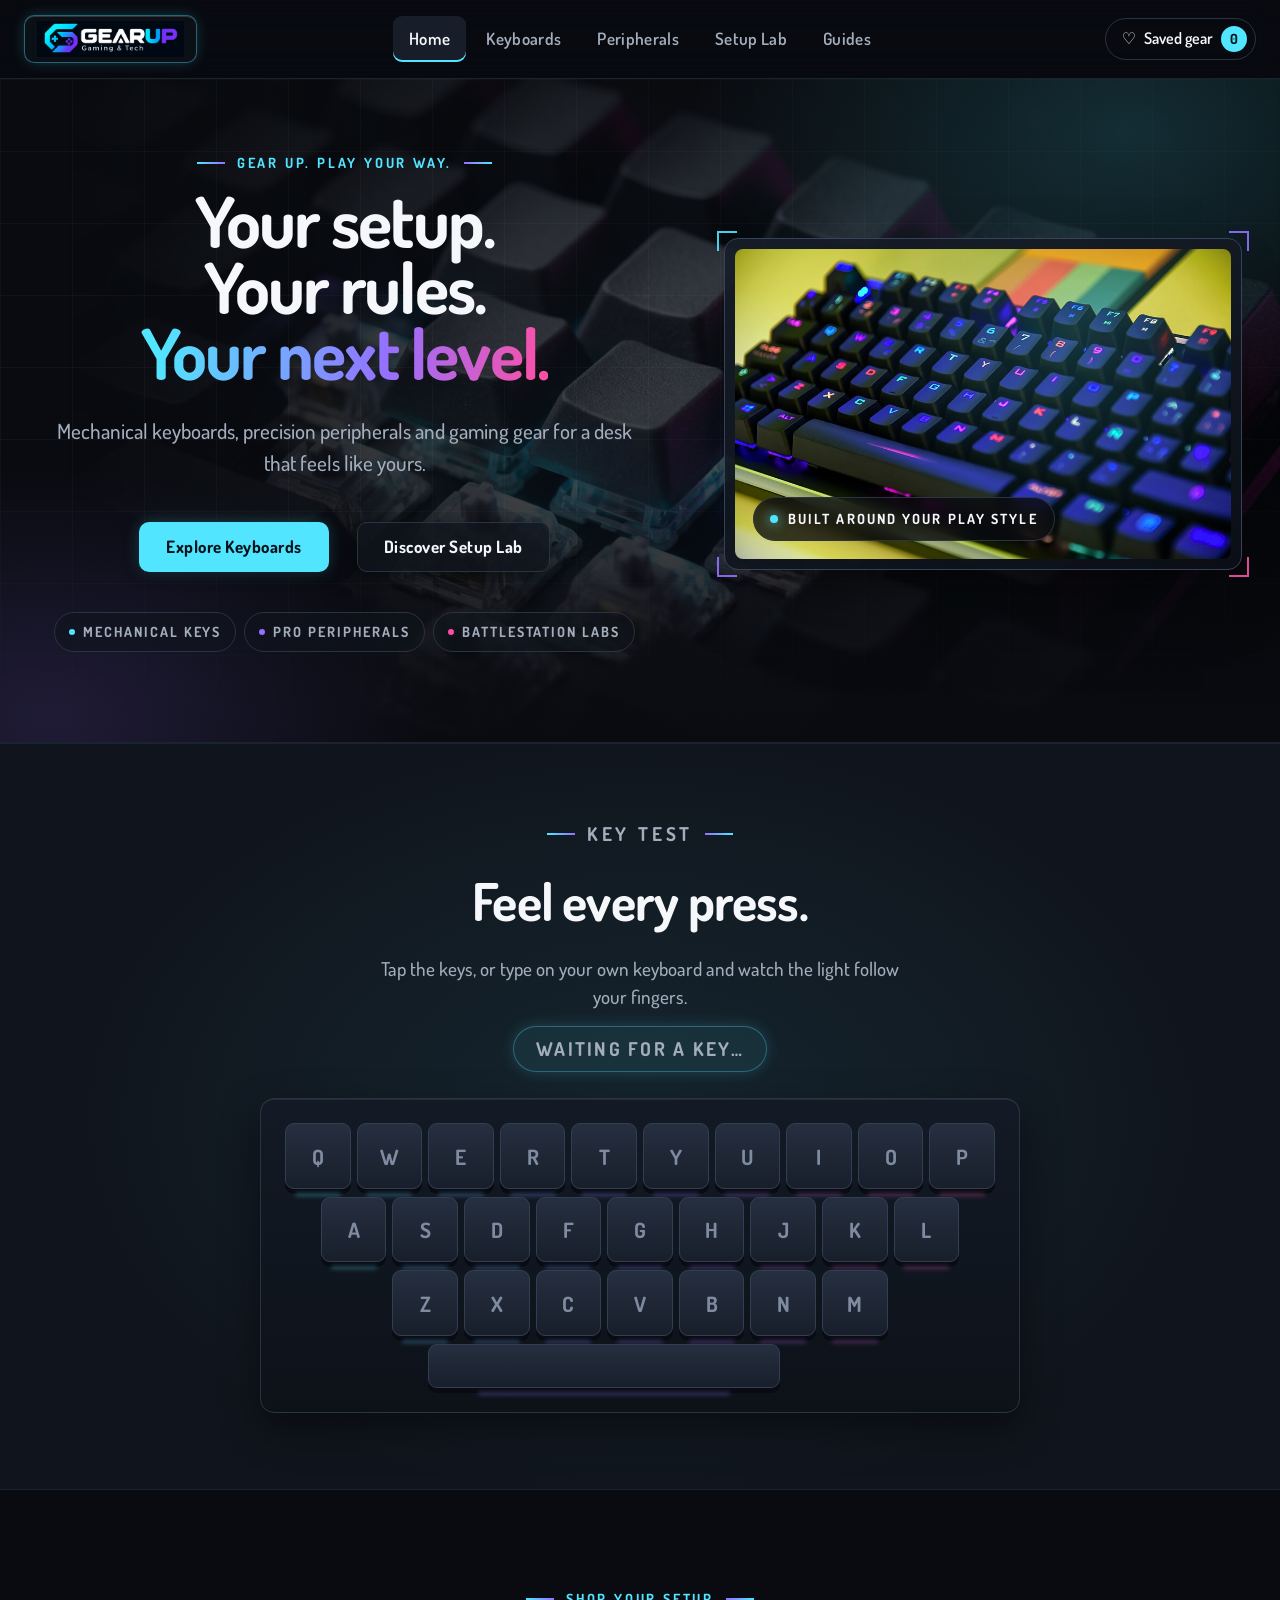
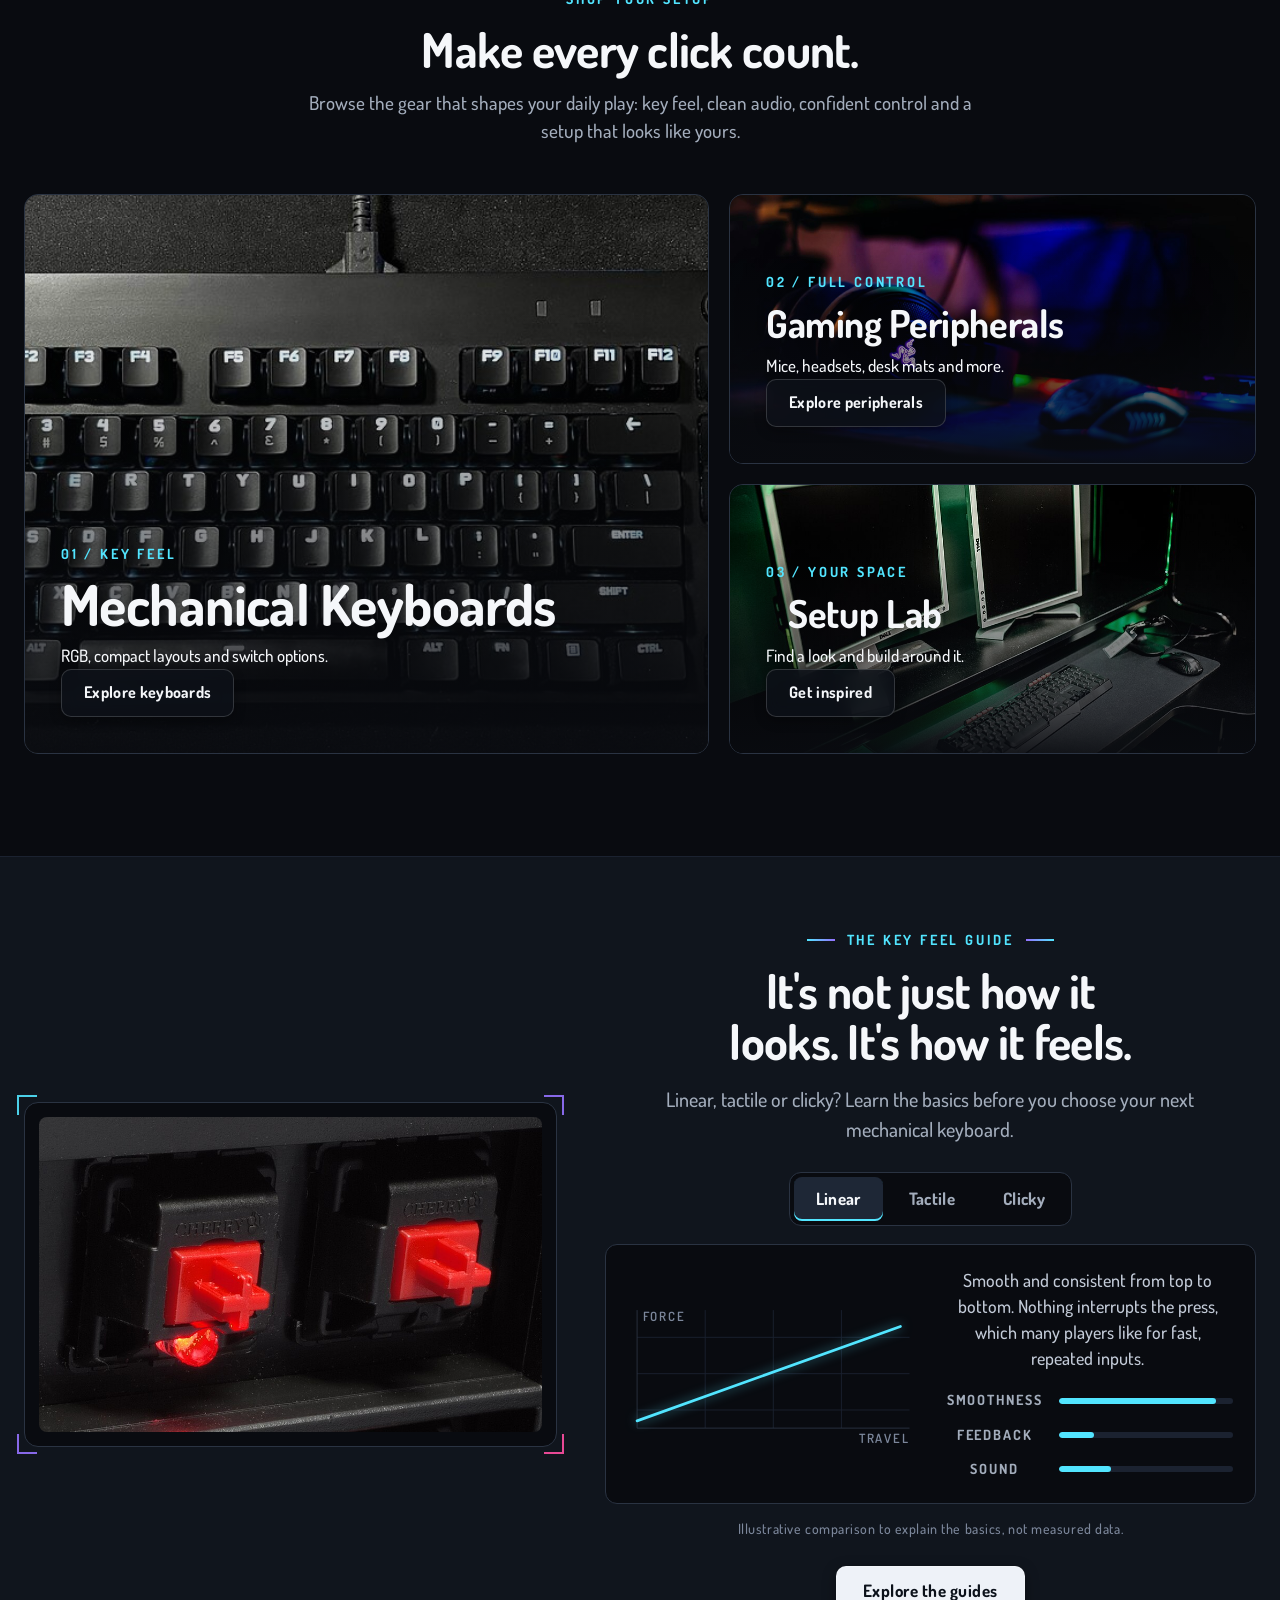
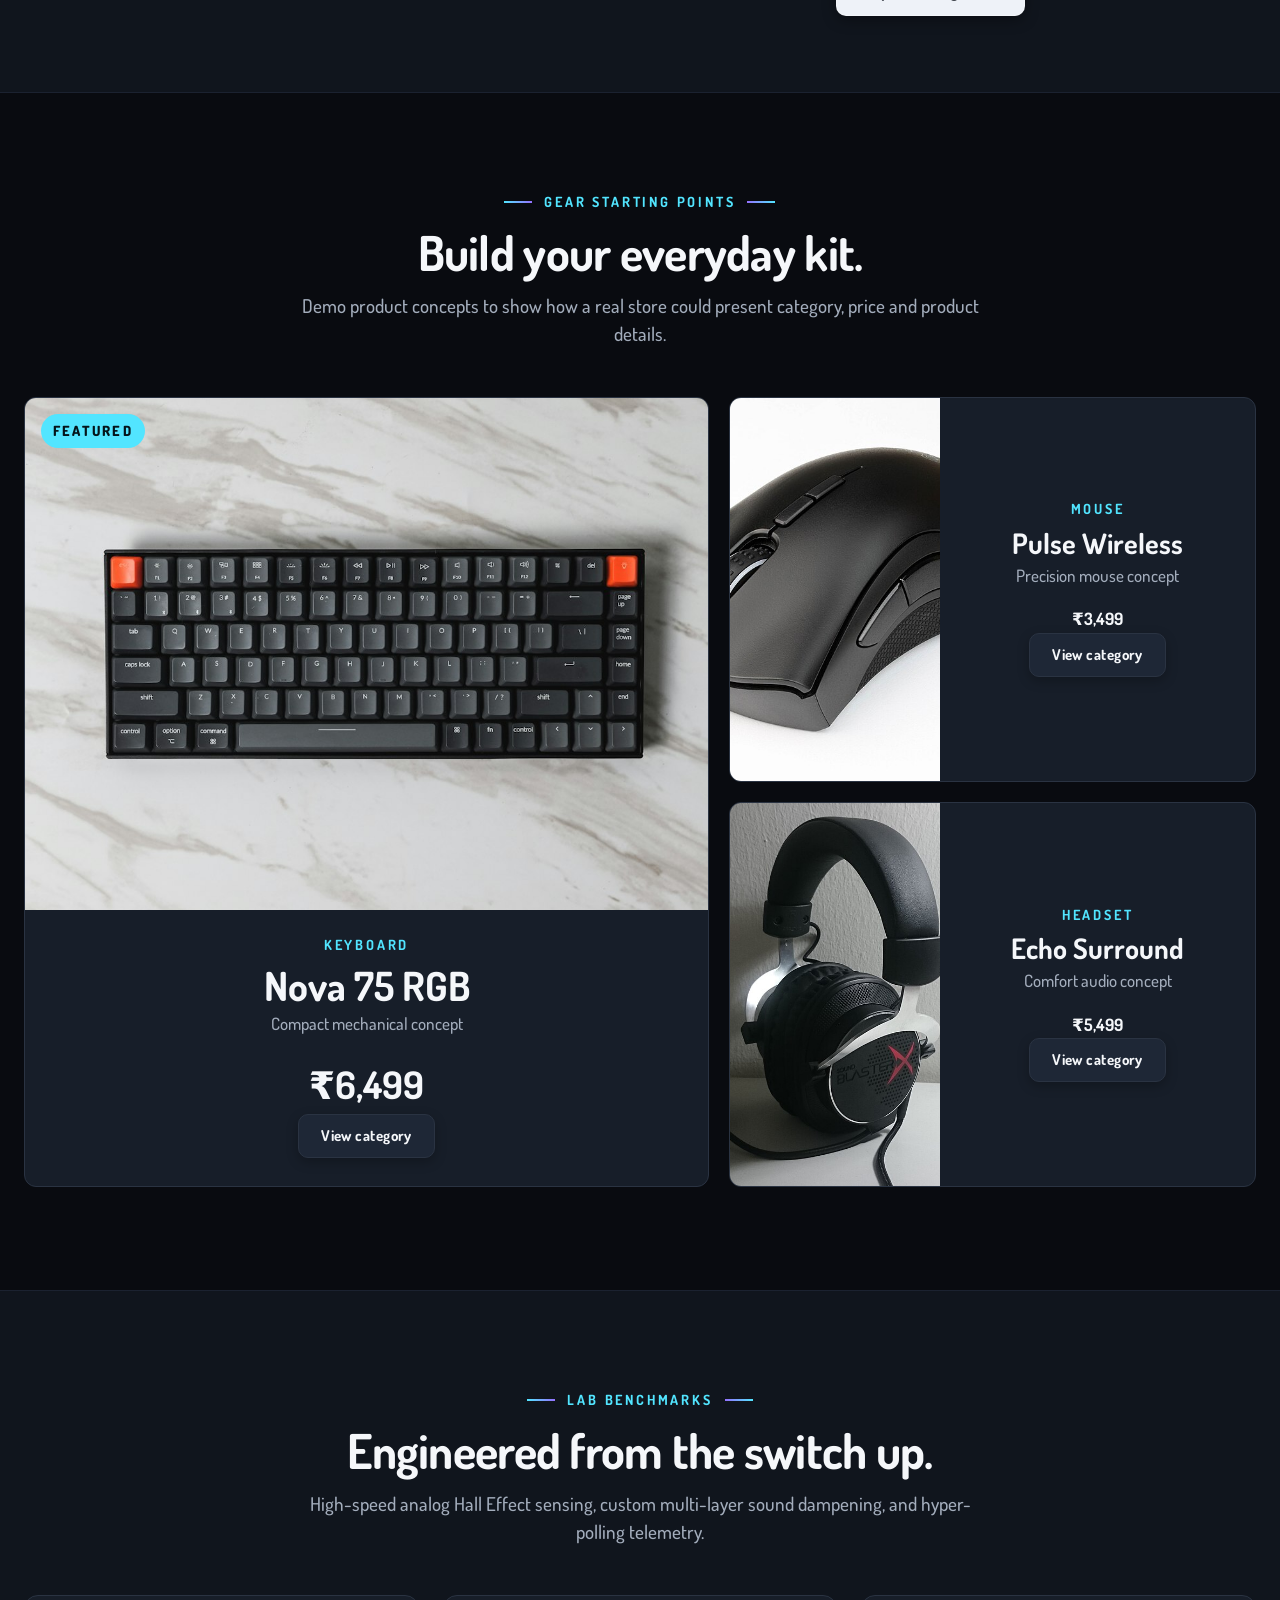
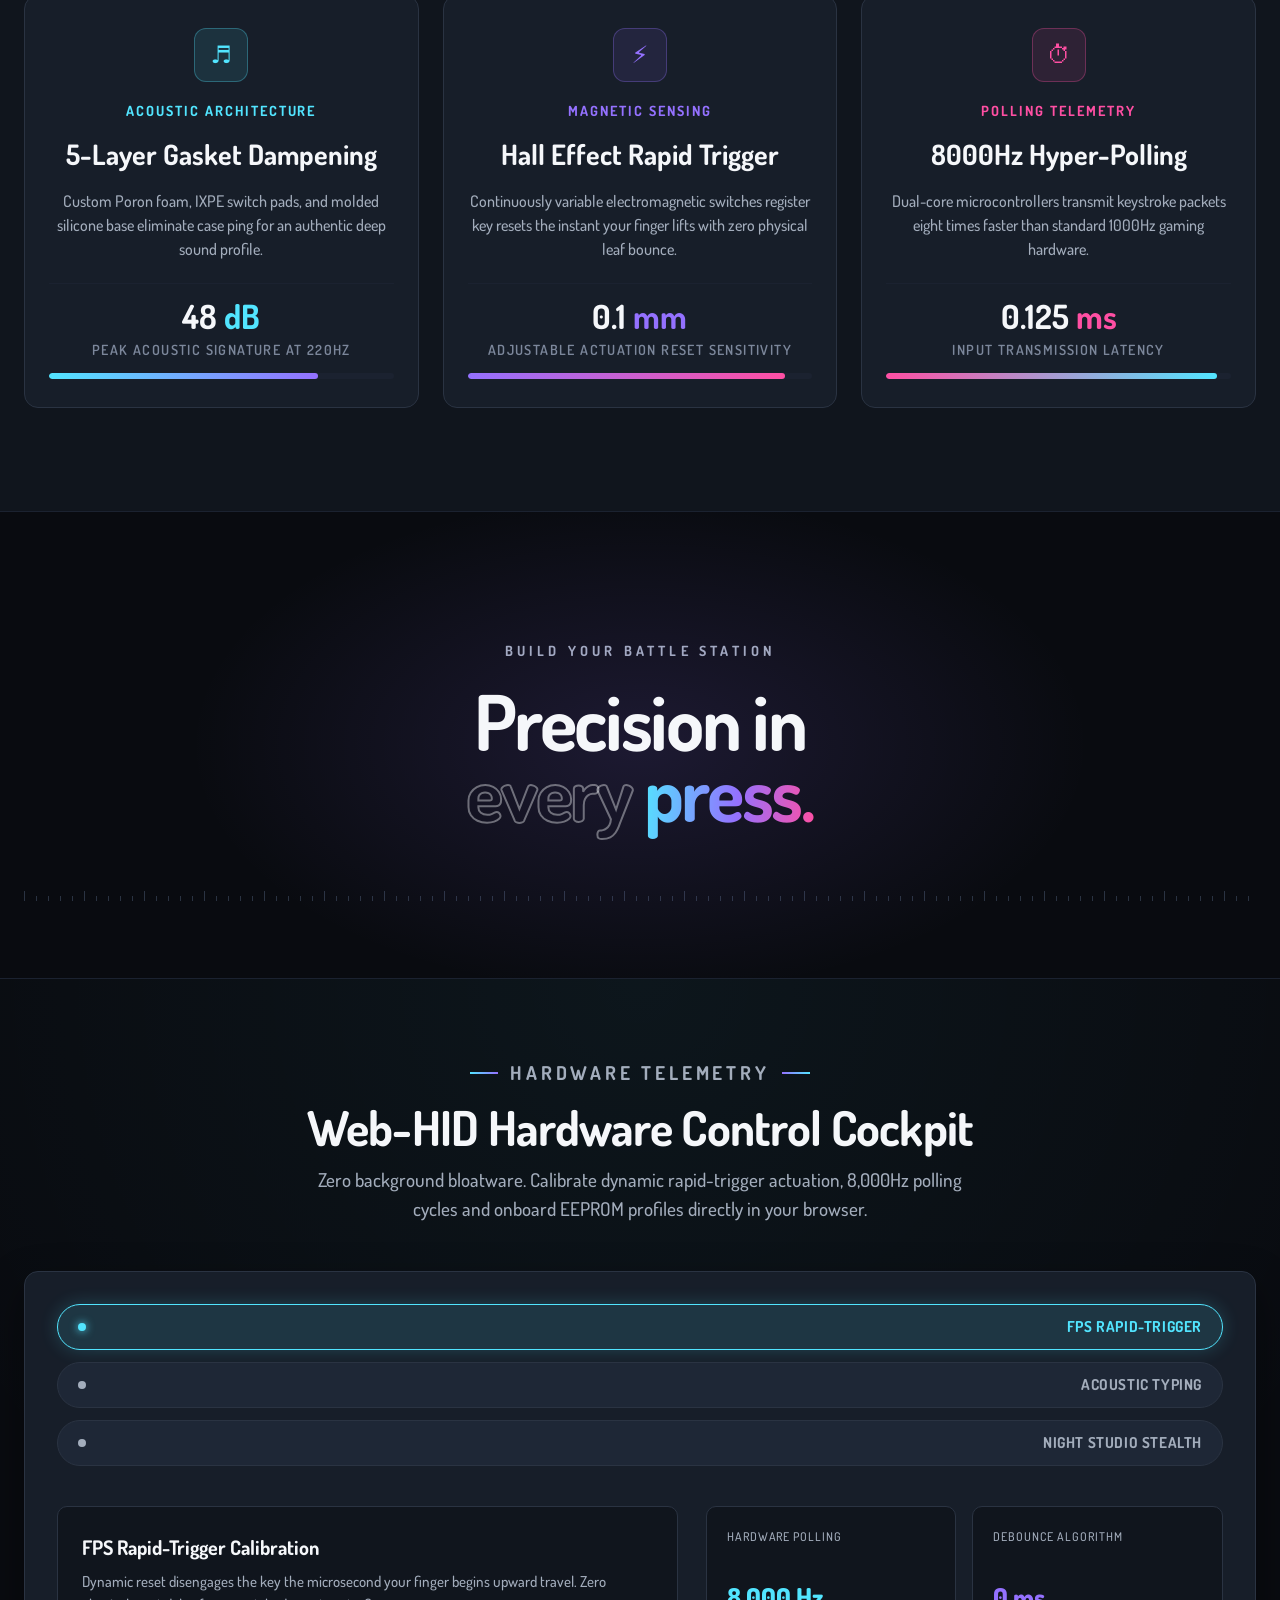
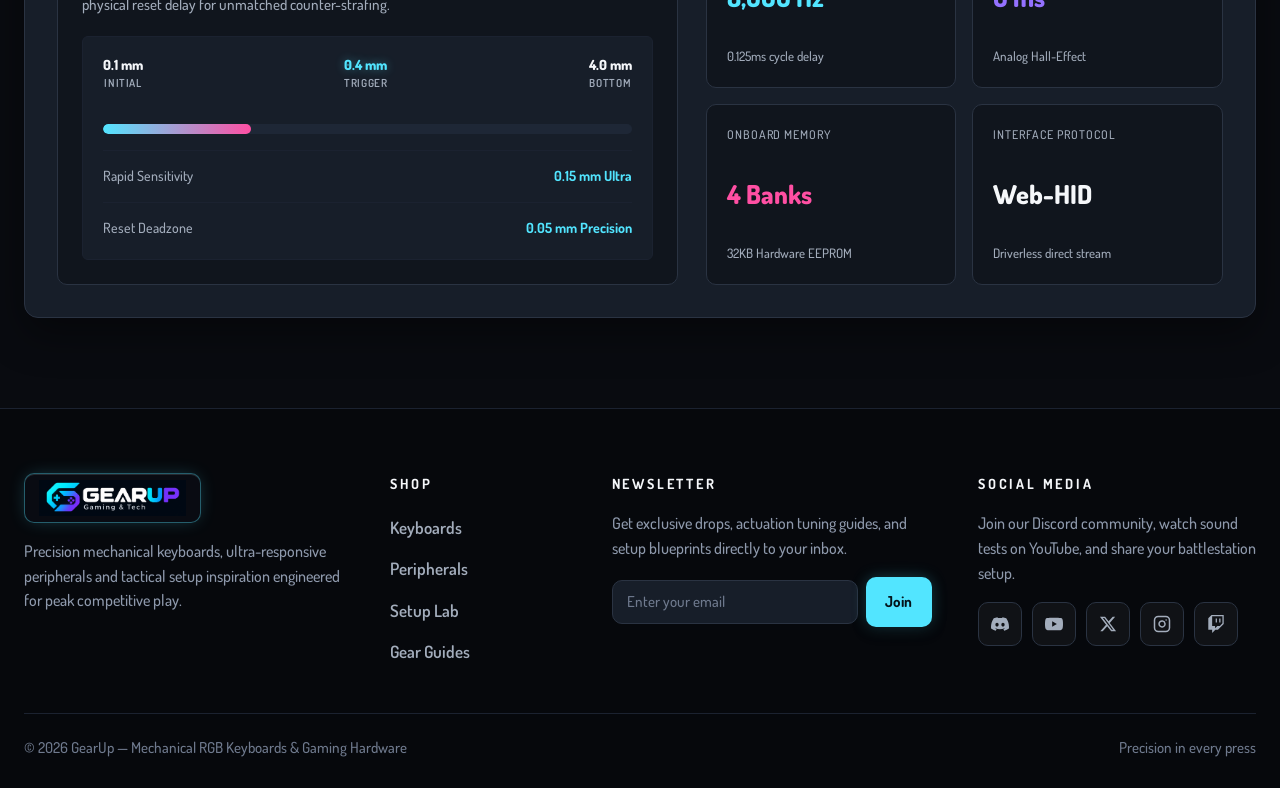
==== commit 0d383cc4: "intfixes" ====
--- a/index.html
+++ b/index.html
@@ -15,6 +15,13 @@
 <link rel="preconnect" href="https://fonts.gstatic.com" crossorigin>
 <link href="https://fonts.googleapis.com/css2?family=Dosis:wght@300;400;500;600;700;800&amp;display=swap" rel="stylesheet">
 <link rel="stylesheet" href="assets/style.css">
+<style>
+  /* Remove scroll progress bar above navigation */
+  .site-header::after {
+    display: none !important;
+    content: none !important;
+  }
+</style>
 </head>
 <body>
 <a class="skip-link" href="#main">Skip to content</a>
@@ -44,10 +51,10 @@
         <h1 id="hero-title"><span class="ln rise" style="--d:.12s">Your setup.</span><span class="ln rise" style="--d:.22s">Your rules.</span><span class="ln grad rise" style="--d:.32s">Your next level.</span></h1>
         <p class="lead rise" style="--d:.42s">Mechanical keyboards, precision peripherals and gaming gear for a desk that feels like yours.</p>
         <div class="hero-actions rise" style="--d:.52s">
-          <a class="btn btn-accent" href="keyboards.html">Explore keyboards</a>
-          <a class="btn btn-outline" href="guides.html">Find your gear</a>
-        </div>
-        <div class="quick-tags rise" style="--d:.62s"><span>Mechanical keys</span><span>RGB lighting</span><span>Gaming gear</span></div>
+          <a class="btn btn-accent" href="keyboards.html">Explore Keyboards</a>
+          <a class="btn btn-outline" href="setup-lab.html">Discover Setup Lab</a>
+        </div>
+        <div class="quick-tags rise" style="--d:.62s"><span>Mechanical Keys</span><span>Pro Peripherals</span><span>Battlestation Labs</span></div>
       </div>
       <div class="hero-art stage rise" style="--d:.3s" data-tilt>
         <div class="stage-frame">
--- a/assets/style.css
+++ b/assets/style.css
@@ -312,6 +312,10 @@
 }
 .hero-copy .lead { margin-bottom: 8px; text-align: center; margin-inline: auto; }
 .hero-actions { display: flex; align-items: center; justify-content: center; gap: 28px; flex-wrap: wrap; margin-top: 34px; }
+.hero-actions--solo { margin-top: 40px; margin-bottom: 10px; }
+.btn-arrow { display: inline-block; margin-left: 6px; transition: transform .2s var(--ease); font-style: normal; }
+.btn:hover .btn-arrow { transform: translateY(2px); }
+
 .quick-tags { display: flex; justify-content: center; gap: 8px; flex-wrap: wrap; margin-top: 40px; }
 .quick-tags span {
   display: inline-flex; align-items: center; gap: 8px;
@@ -321,6 +325,84 @@
 .quick-tags span::before { content: ''; width: 6px; height: 6px; border-radius: 50%; background: var(--cyan); }
 .quick-tags span:nth-child(2)::before { background: var(--violet); }
 .quick-tags span:nth-child(3)::before { background: var(--magenta); }
+
+/* Pattern 3: Only Tags / Hardware Category Pills (peripherals.html) */
+.hero-pills-wrap { margin-top: 36px; display: flex; flex-direction: column; align-items: center; gap: 14px; text-align: center; }
+.pills-label { font-size: 13px; font-weight: 700; letter-spacing: .16em; text-transform: uppercase; color: var(--muted); }
+.hero-pills { display: flex; justify-content: center; gap: 10px; flex-wrap: wrap; }
+.hero-pill {
+  display: inline-flex; align-items: center; gap: 9px;
+  font-size: 15px; font-weight: 700; letter-spacing: .04em; color: var(--ink);
+  border: 1.5px solid var(--line); border-radius: 999px; padding: 10px 20px;
+  background: rgba(14, 19, 27, .85);
+  box-shadow: 0 4px 14px rgba(0, 0, 0, .3);
+  transition: all .22s var(--ease); text-decoration: none;
+}
+.hero-pill:hover {
+  transform: translateY(-2px); border-color: var(--cyan);
+  background: rgba(82, 229, 255, .1); color: #fff;
+  box-shadow: 0 8px 24px rgba(82, 229, 255, .2);
+}
+.hero-pill .dot { width: 7px; height: 7px; border-radius: 50%; display: inline-block; }
+.hero-pill .dot-cyan { background: var(--cyan); box-shadow: 0 0 8px var(--cyan); }
+.hero-pill .dot-violet { background: var(--violet); box-shadow: 0 0 8px var(--violet); }
+.hero-pill .dot-magenta { background: var(--magenta); box-shadow: 0 0 8px var(--magenta); }
+.hero-browse-link {
+  font-size: 14px; font-weight: 700; color: var(--muted); text-decoration: none;
+  letter-spacing: .06em; text-transform: uppercase; transition: color .2s;
+  display: inline-flex; align-items: center; gap: 6px; margin-top: 4px;
+}
+.hero-browse-link:hover { color: var(--cyan); }
+.hero-browse-link span { transition: transform .2s var(--ease); }
+.hero-browse-link:hover span { transform: translateY(2px); }
+
+/* Pattern 4: Stats Telemetry Strip (setup-lab.html) */
+.hero-stats-bar {
+  display: inline-flex; align-items: center; justify-content: center; gap: 28px;
+  margin-top: 36px; padding: 16px 32px;
+  border: 1.5px solid var(--line); border-radius: var(--r-md);
+  background: rgba(14, 19, 28, .88);
+  box-shadow: 0 16px 36px rgba(0, 0, 0, .45), inset 0 1px 0 rgba(255, 255, 255, .08);
+  backdrop-filter: blur(12px); -webkit-backdrop-filter: blur(12px);
+}
+.h-stat { display: flex; flex-direction: column; align-items: center; text-align: center; }
+.stat-num { font-size: 28px; font-weight: 800; line-height: 1; letter-spacing: -.02em; }
+.stat-caption { font-size: 12px; font-weight: 700; letter-spacing: .12em; text-transform: uppercase; color: var(--muted); margin-top: 5px; }
+.text-cyan { color: var(--cyan); text-shadow: 0 0 16px rgba(82, 229, 255, .4); }
+.text-violet { color: var(--violet); text-shadow: 0 0 16px rgba(148, 113, 255, .4); }
+.text-magenta { color: var(--magenta); text-shadow: 0 0 16px rgba(255, 79, 163, .4); }
+.h-stat-divider { width: 1px; height: 38px; background: var(--line-soft); }
+.hero-actions-center { margin-top: 24px; display: flex; justify-content: center; }
+
+/* Pattern 5: Live Technical Explainer Card (guides.html) */
+.hero-tech-card {
+  margin-top: 34px; padding: 22px 28px;
+  border: 1.5px solid var(--line); border-radius: var(--r-md);
+  background: rgba(14, 19, 28, .88);
+  box-shadow: 0 16px 36px rgba(0, 0, 0, .45), inset 0 1px 0 rgba(255, 255, 255, .08);
+  backdrop-filter: blur(12px); -webkit-backdrop-filter: blur(12px);
+  max-width: 580px; margin-inline: auto; text-align: left;
+}
+.tech-card-header { display: flex; align-items: center; gap: 10px; margin-bottom: 10px; flex-wrap: wrap; }
+.live-pulse {
+  width: 9px; height: 9px; border-radius: 50%; background: var(--cyan);
+  box-shadow: 0 0 12px var(--cyan); animation: pulseDot 2s infinite ease-in-out; display: inline-block;
+}
+@keyframes pulseDot { 0%, 100% { transform: scale(1); opacity: 1; } 50% { transform: scale(1.4); opacity: .6; } }
+.tech-card-badge { font-size: 13px; font-weight: 800; letter-spacing: .12em; text-transform: uppercase; color: var(--cyan); }
+.tech-card-spec {
+  margin-left: auto; font-size: 11px; font-weight: 700; letter-spacing: .08em; text-transform: uppercase;
+  padding: 3px 8px; border-radius: 4px; background: rgba(148, 113, 255, .15); color: var(--violet); border: 1px solid rgba(148, 113, 255, .3);
+}
+.tech-card-desc { font-size: 15px; color: #C3CBD8; line-height: 1.5; margin: 0 0 16px; text-align: left; }
+.tech-card-desc strong { color: var(--ink); font-weight: 700; }
+.tech-card-links { display: flex; gap: 16px; flex-wrap: wrap; border-top: 1px solid var(--line-soft); padding-top: 14px; }
+.tech-link {
+  font-size: 14px; font-weight: 700; color: var(--cyan); text-decoration: none;
+  display: inline-flex; align-items: center; gap: 5px; transition: all .2s var(--ease);
+}
+.tech-link:hover { color: #fff; transform: translateX(3px); }
+
 
 /* product stage */
 .stage { position: relative; padding: 14px; perspective: 1100px; }
@@ -677,9 +759,29 @@
 
 /* compact (peripherals) */
 .catalog-grid--compact .catalog-image { aspect-ratio: 4 / 3; }
-.catalog-grid--compact .catalog-copy { padding: 20px 20px 22px; }
-.catalog-grid--compact .catalog-copy h3 { font-size: 26px; }
-.catalog-grid--compact .catalog-copy p:not(.eyebrow) { font-size: 17px; }
+.catalog-grid--compact .catalog-copy { padding: 20px 20px 22px; display: flex; flex-direction: column; align-items: center; text-align: center; }
+.catalog-grid--compact .catalog-copy h3 {
+  font-size: 22px;
+  line-height: 1.25;
+  min-height: 56px;
+  display: flex;
+  align-items: center;
+  justify-content: center;
+  text-align: center;
+  margin-bottom: 10px;
+}
+.catalog-grid--compact .catalog-copy p:not(.eyebrow) {
+  font-size: 16px;
+  line-height: 1.45;
+  min-height: 48px;
+  display: flex;
+  align-items: center;
+  justify-content: center;
+  text-align: center;
+  margin-bottom: 18px;
+  flex: none;
+}
+.catalog-grid--compact .catalog-bottom { margin-top: auto; }
 .catalog-grid--compact .catalog-bottom strong { font-size: 26px; }
 
 /* gallery (setup lab) */
@@ -1243,10 +1345,37 @@
 .wb-badge { font-size: 14px; font-weight: 700; letter-spacing: .15em; text-transform: uppercase; color: var(--cyan); margin-bottom: 8px; }
 .workbench-card:nth-child(2) .wb-badge { color: var(--violet); }
 .workbench-card:nth-child(3) .wb-badge { color: var(--magenta); }
-.workbench-card h3 { font-size: 24px; font-weight: 700; margin-bottom: 12px; text-align: center; }
-.workbench-card p { font-size: 16px; color: var(--muted); line-height: 1.5; margin-bottom: 20px; text-align: center; }
+.workbench-card h3 {
+  font-size: 24px;
+  font-weight: 700;
+  line-height: 1.2;
+  min-height: 58px;
+  display: flex;
+  align-items: center;
+  justify-content: center;
+  margin-bottom: 12px;
+  text-align: center;
+}
+.workbench-card p {
+  font-size: 16px;
+  color: var(--muted);
+  line-height: 1.5;
+  min-height: 72px;
+  display: flex;
+  align-items: center;
+  justify-content: center;
+  margin-bottom: 20px;
+  text-align: center;
+}
 .wb-tools {
-  width: 100%; display: flex; justify-content: center; gap: 6px; flex-wrap: wrap; margin-bottom: 20px;
+  width: 100%;
+  display: flex;
+  justify-content: center;
+  align-items: center;
+  gap: 6px;
+  flex-wrap: wrap;
+  margin-bottom: 20px;
+  min-height: 34px;
 }
 .wb-tools span {
   font-size: 14px; padding: 4px 10px; border-radius: 6px; background: rgba(9, 11, 16, .7);
@@ -1254,7 +1383,8 @@
 }
 .wb-result {
   margin-top: auto; width: 100%; padding-top: 16px; border-top: 1px solid var(--line-soft);
-  display: flex; flex-direction: column; align-items: center; gap: 4px;
+  display: flex; flex-direction: column; align-items: center; justify-content: center; gap: 4px;
+  min-height: 60px;
 }
 .wb-result strong { font-size: 18px; font-weight: 700; color: var(--cyan); }
 .workbench-card:nth-child(2) .wb-result strong { color: var(--violet); }
@@ -1357,6 +1487,13 @@
   .meters > div { grid-template-columns: 95px 1fr; }
   .newsletter form { grid-template-columns: 1fr; }
   .seg button { padding: 0 16px; }
+  .hero-actions-center .btn { width: 100%; }
+  .hero-stats-bar { gap: 14px; padding: 14px 18px; width: 100%; justify-content: space-between; }
+  .stat-num { font-size: 22px; }
+  .stat-caption { font-size: 11px; }
+  .hero-pill { padding: 8px 14px; font-size: 13.5px; }
+  .hero-tech-card { padding: 18px 16px; }
+  .tech-card-links { flex-direction: column; gap: 8px; }
   .footer-grid { grid-template-columns: 1fr; gap: 32px; }
   .footer-col--brand { grid-column: auto; }
   .back-to-top { bottom: 18px; right: 18px; width: 44px; height: 44px; }
@@ -2031,23 +2168,12 @@
   .engine-status-row strong { text-align: left; }
 }
 
-/* ---------- scroll progress (progressive enhancement) ---------- */
-@supports (animation-timeline: scroll()) {
-  .site-header::after {
-    content: ''; position: absolute; left: 0; bottom: -1px; width: 100%; height: 2px;
-    background: linear-gradient(90deg, var(--cyan), var(--violet), var(--magenta));
-    transform: scaleX(0); transform-origin: 0 50%;
-    animation: progress linear both; animation-timeline: scroll(root);
-  }
-}
-@keyframes progress { to { transform: scaleX(1); } }
-
 /* ---------- reduced motion ---------- */
 @media (prefers-reduced-motion: reduce) {
   html { scroll-behavior: auto; }
   *, *::before, *::after { animation-duration: .01ms !important; animation-iteration-count: 1 !important; transition-duration: .01ms !important; transition-delay: 0s !important; }
   .js .reveal { opacity: 1; transform: none; }
-  .site-header::after { display: none; }
   .stage-frame img { animation: none; }
   .curve path.c { stroke-dashoffset: 0; }
 }
+
